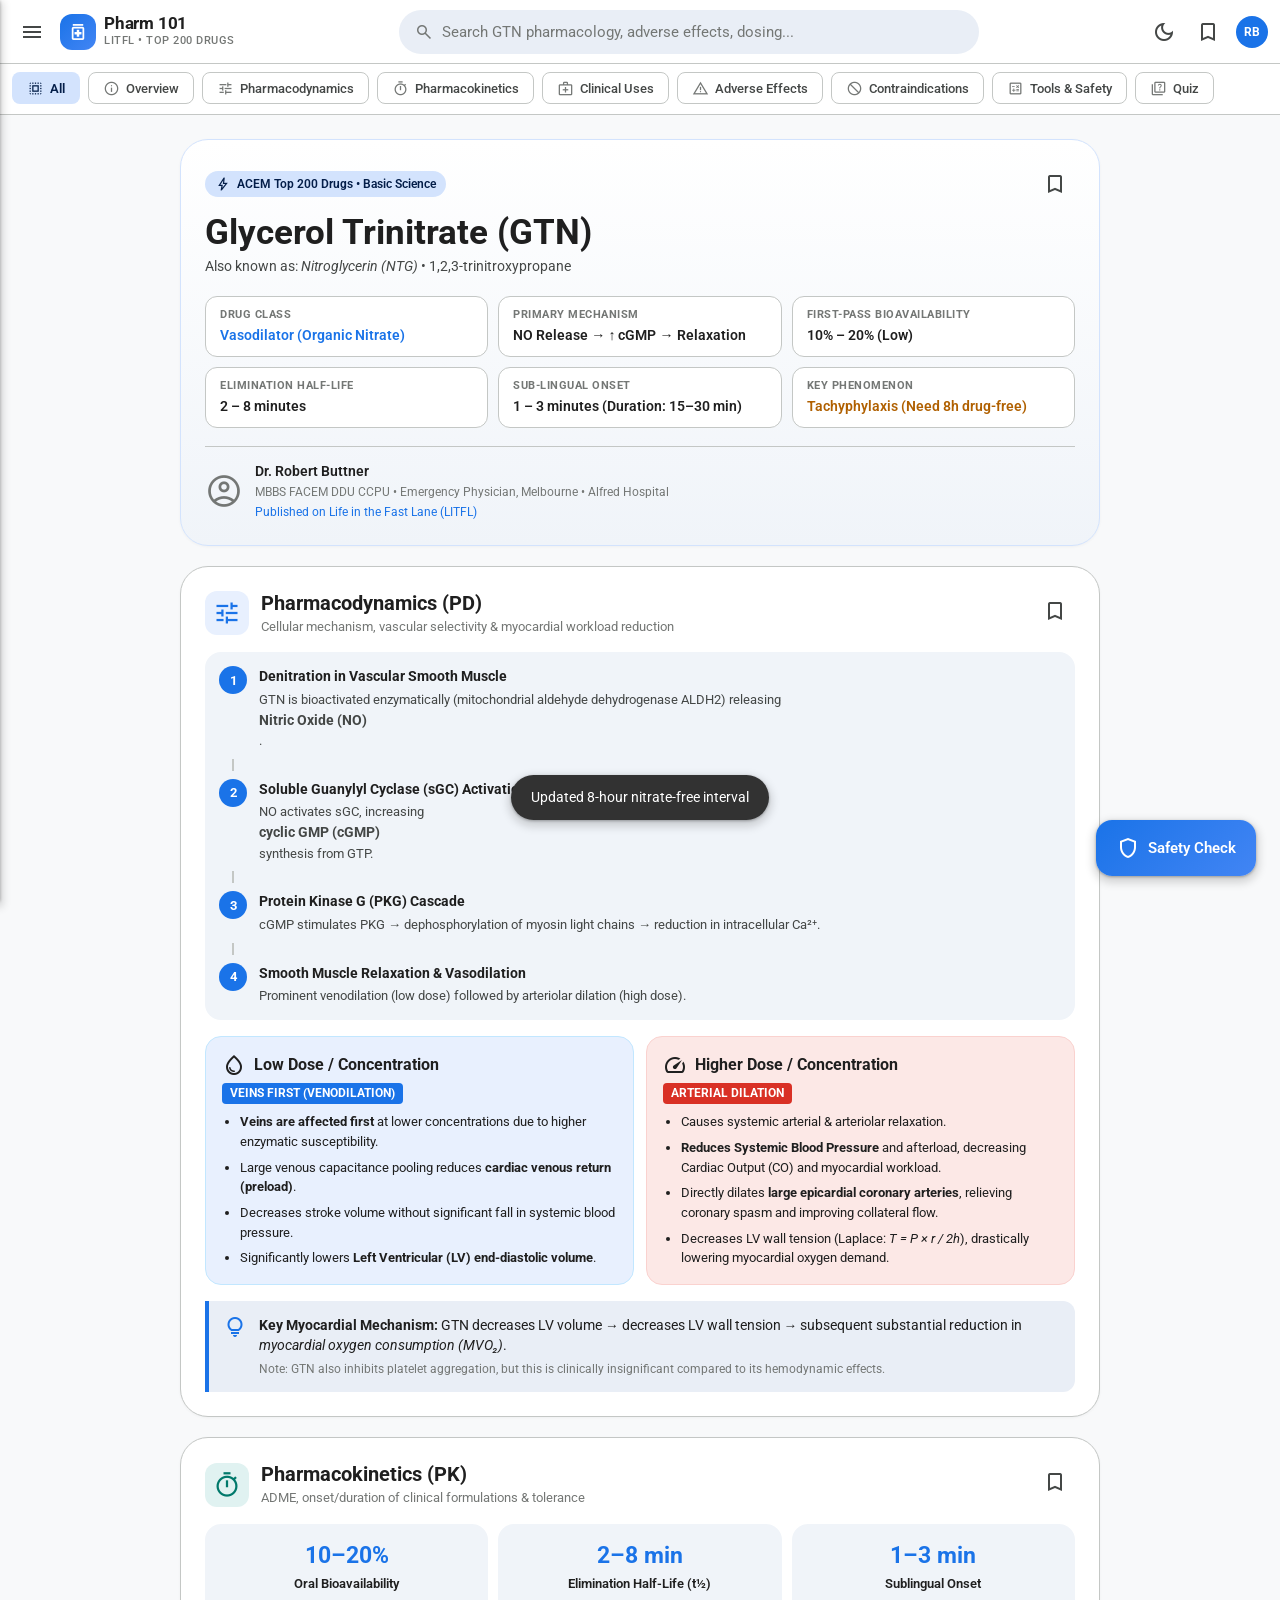
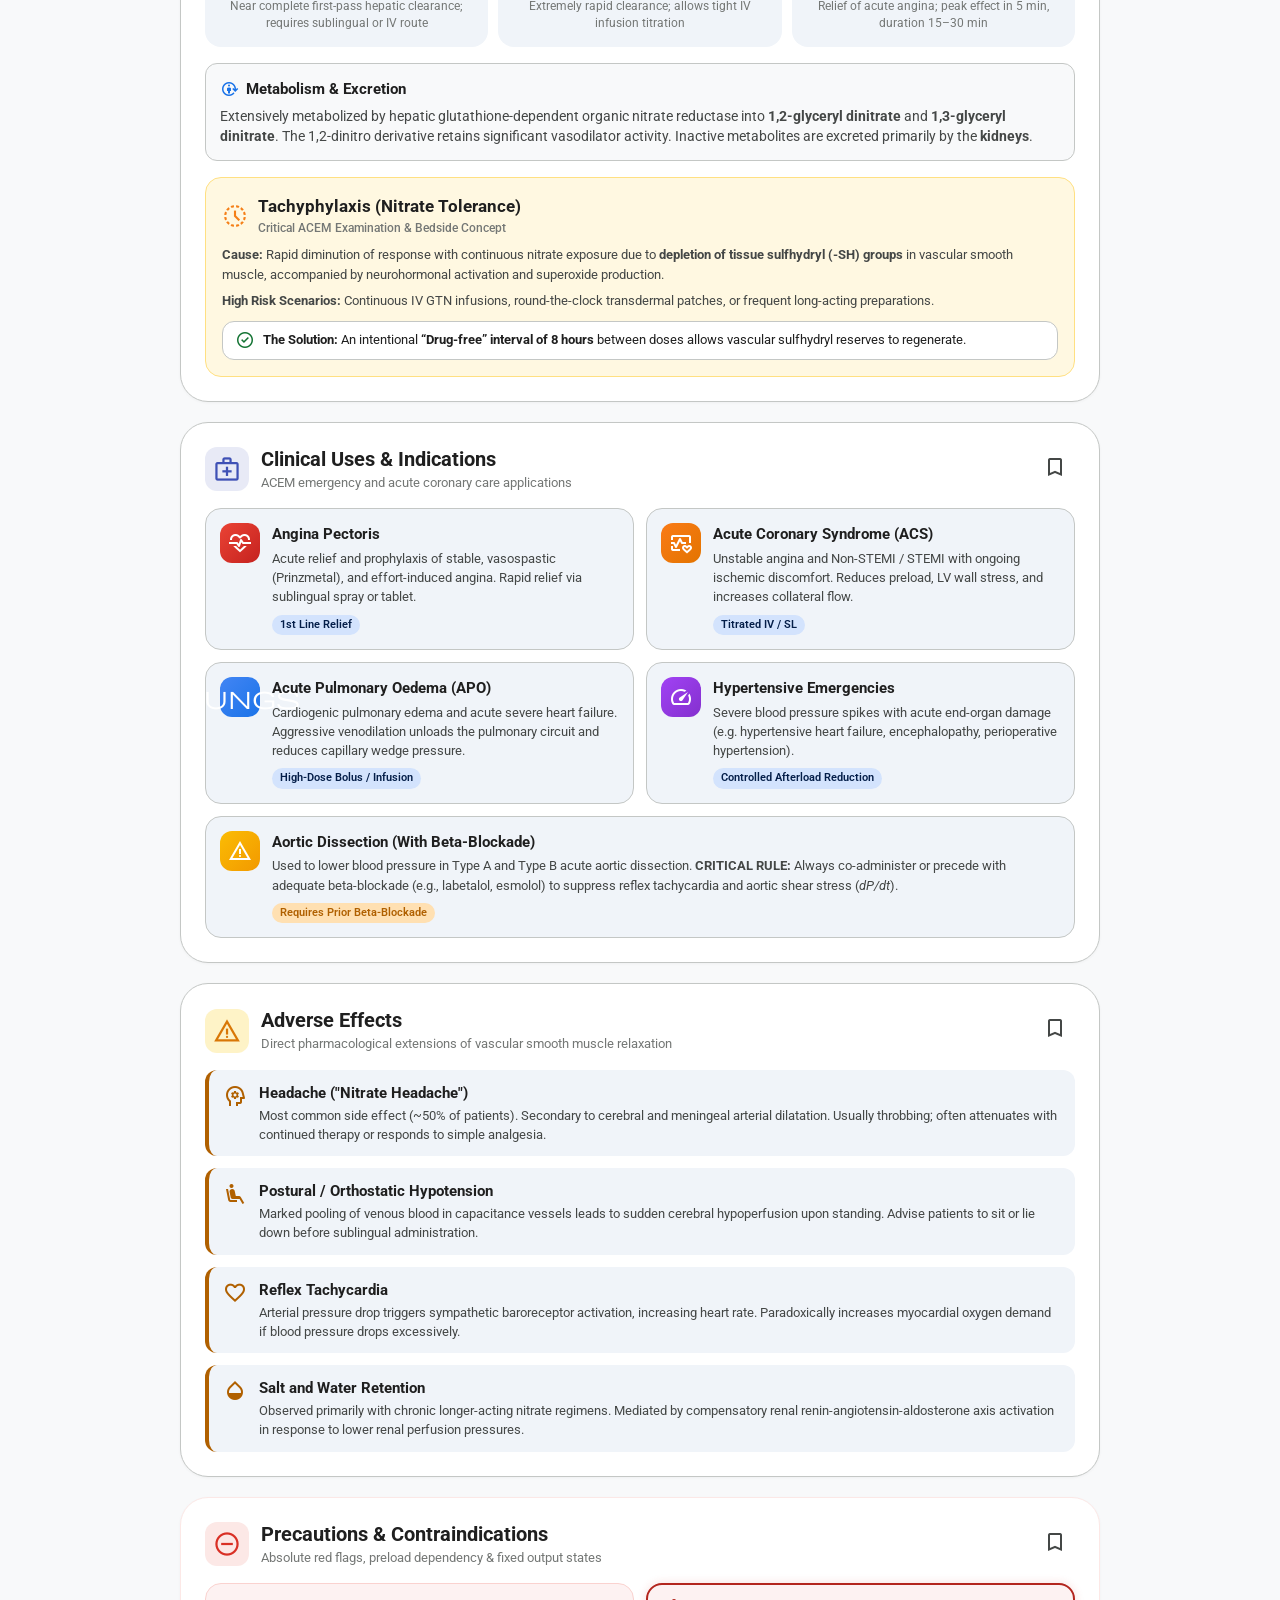
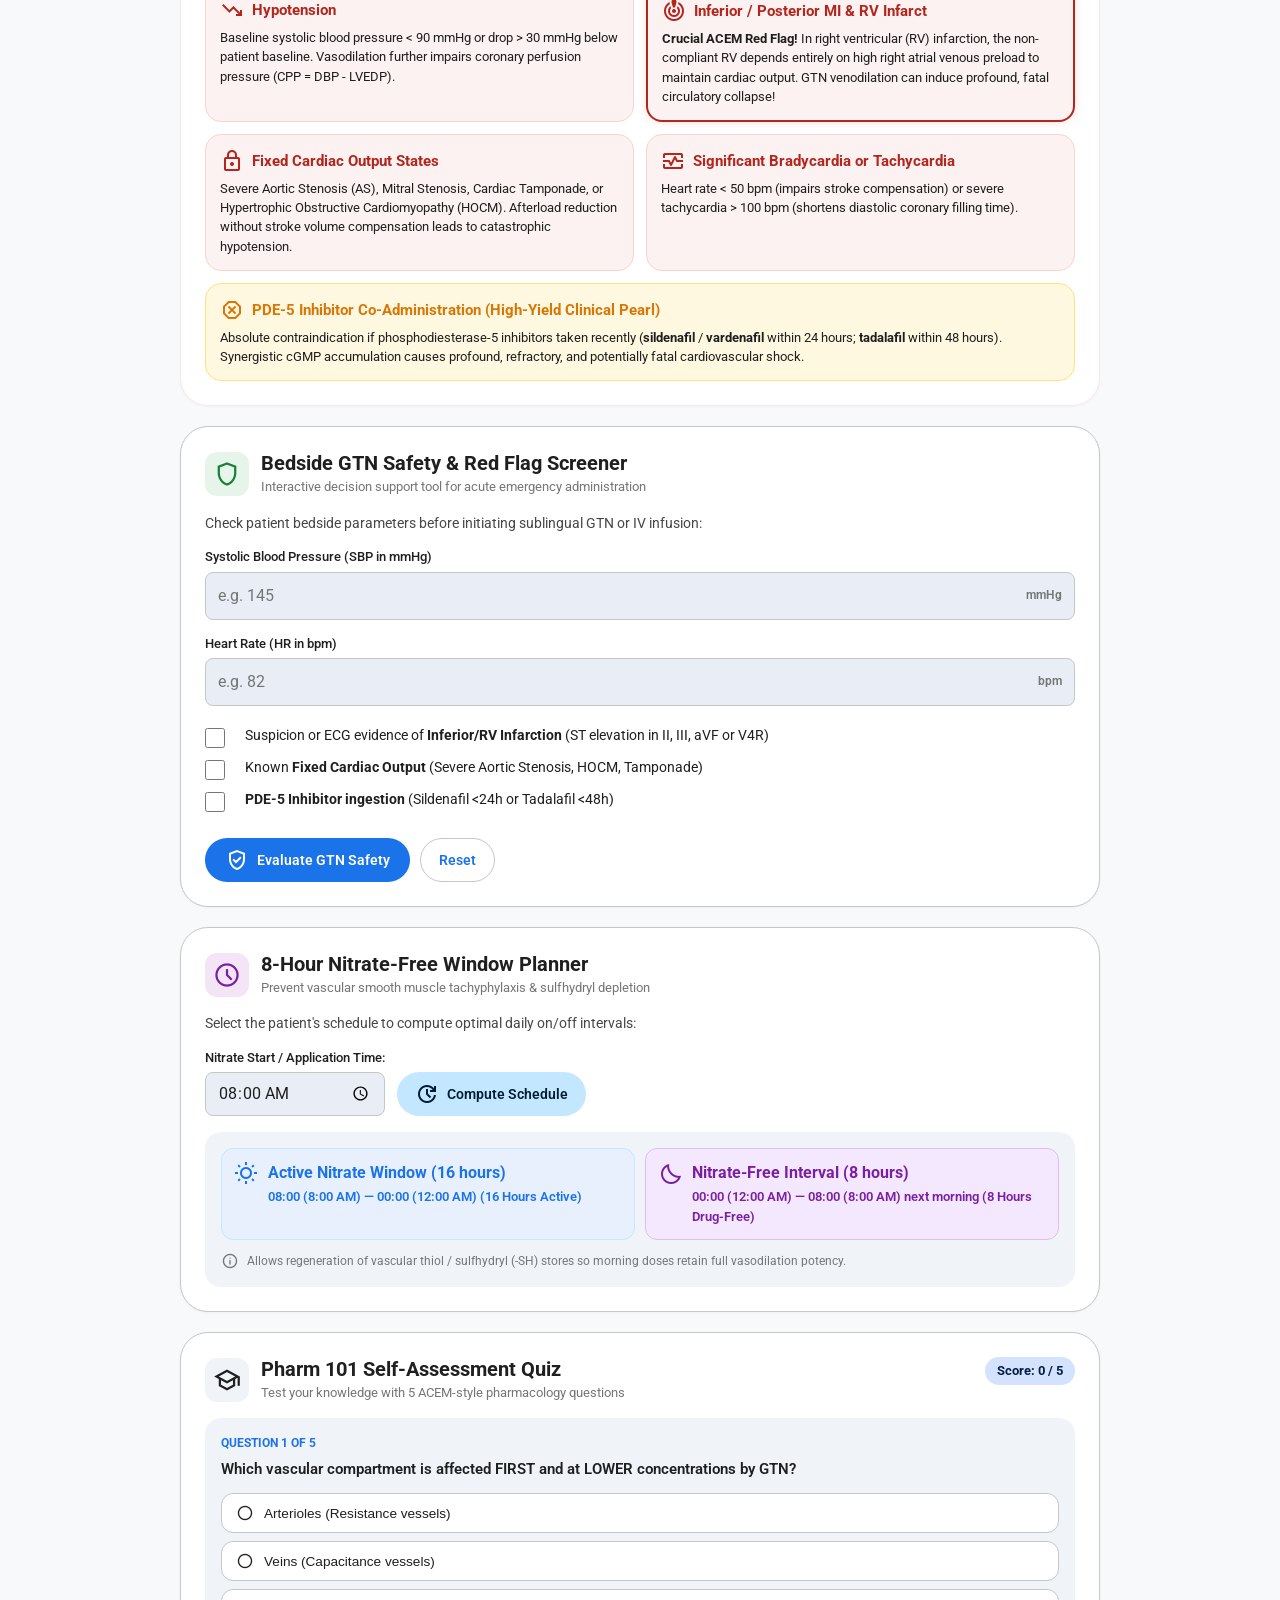
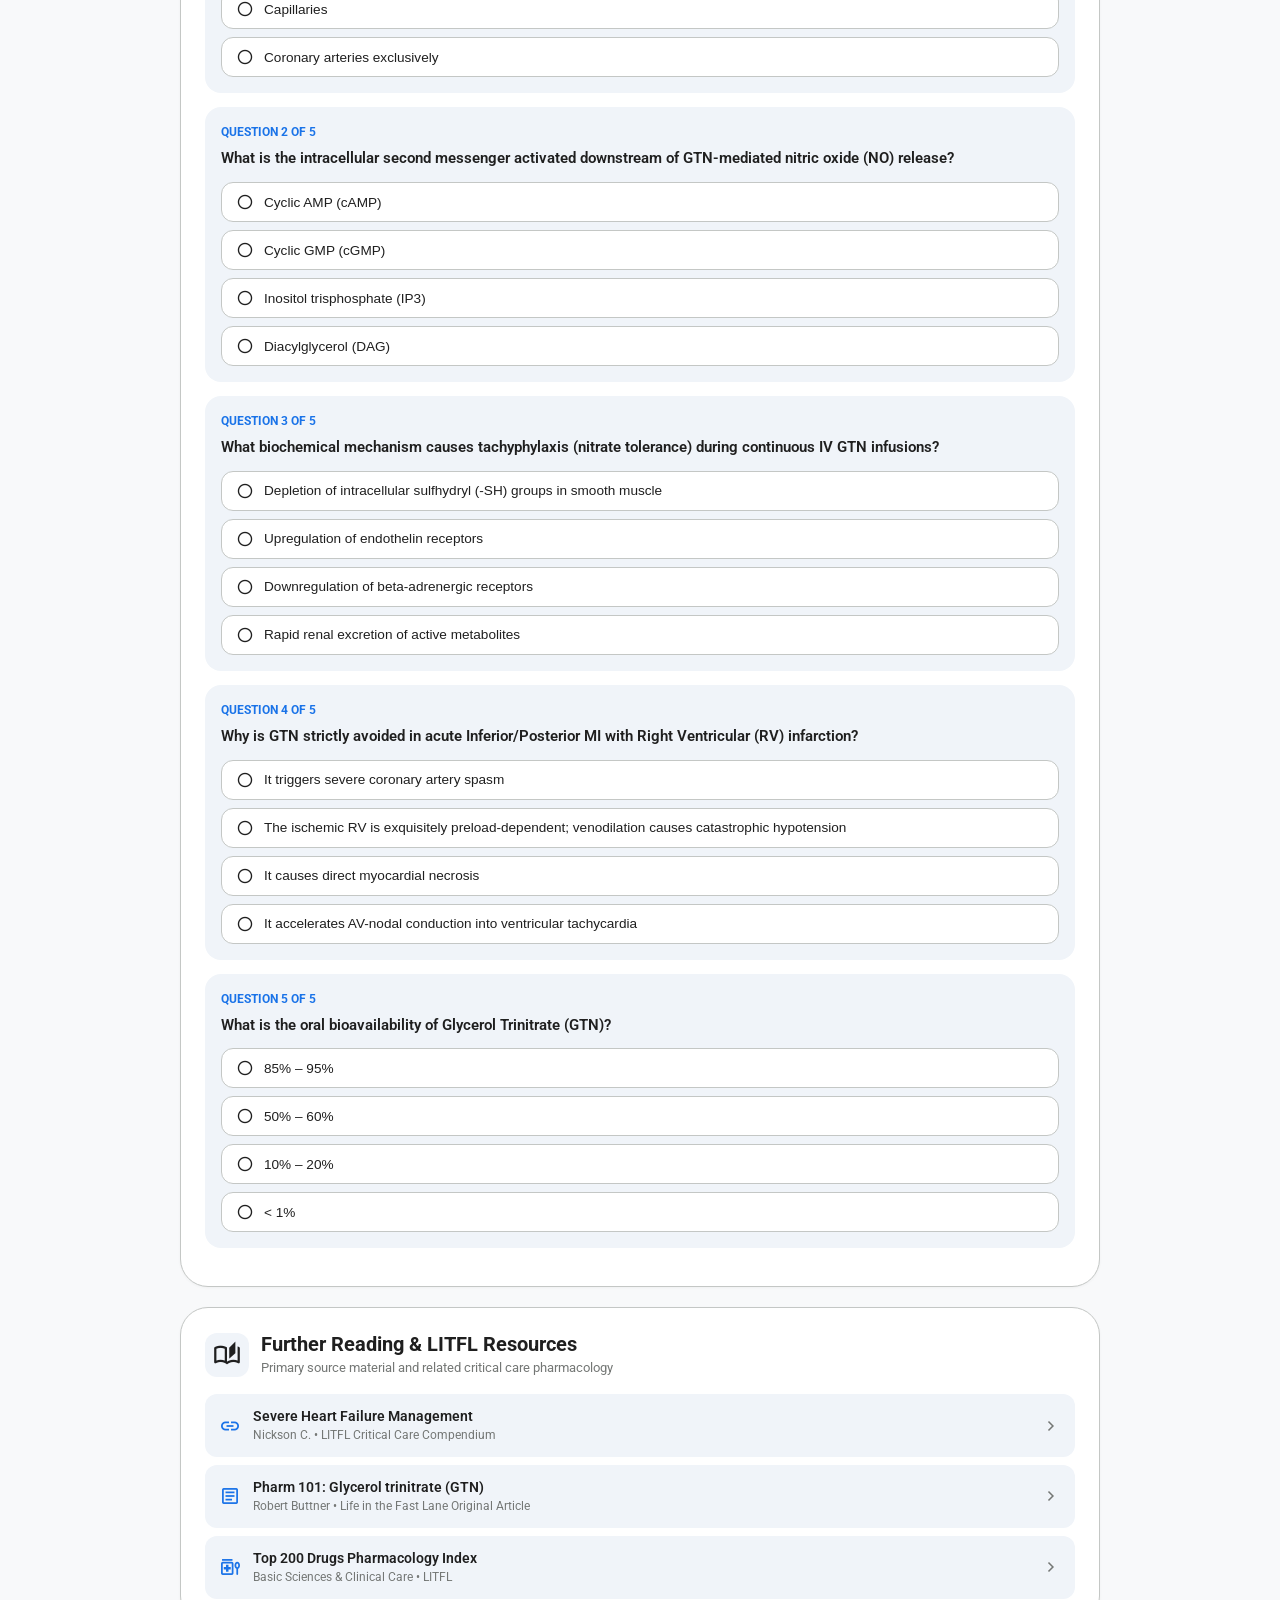
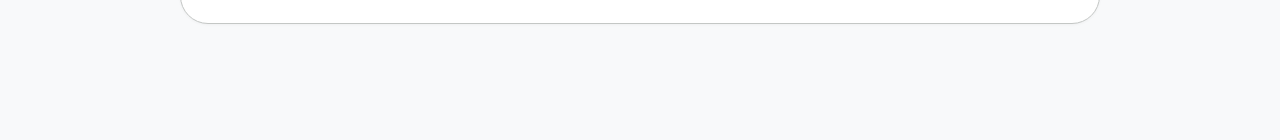
==== index.html @ 9f52c264 "feat: Google Material mobile-first web app for LITFL Pharm 101 GTN" ====
<!DOCTYPE html>
<html lang="en">
<head>
  <meta charset="UTF-8">
  <meta name="viewport" content="width=device-width, initial-scale=1.0, viewport-fit=cover">
  <meta name="description" content="Pharm 101: Glycerol trinitrate (GTN) - Emergency and Critical Care Pharmacology based on LITFL Top 200 Drugs by Dr. Robert Buttner. Mobile-first Google Material web app.">
  <meta name="theme-color" content="#1a73e8" id="meta-theme-color">
  <meta name="apple-mobile-web-app-capable" content="yes">
  <meta name="apple-mobile-web-app-status-bar-style" content="default">
  <title>GTN • Pharm 101 | LITFL Medical Pharmacology</title>

  <!-- Google Fonts: Roboto & Material Symbols -->
  <link rel="preconnect" href="https://fonts.googleapis.com">
  <link rel="preconnect" href="https://fonts.gstatic.com" crossorigin>
  <link href="https://fonts.googleapis.com/css2?family=Google+Sans:wght@400;500;700&family=Roboto:ital,wght@0,300;0,400;0,500;0,700;1,400&family=Roboto+Mono:wght@400;500&display=swap" rel="stylesheet">
  <link href="https://fonts.googleapis.com/css2?family=Material+Symbols+Outlined:opsz,wght,FILL,GRAD@20..48,100..700,0..1,-50..200" rel="stylesheet">

  <link rel="stylesheet" href="style.css">
  <link rel="manifest" href="manifest.json">
  <link rel="icon" type="image/svg+xml" href="favicon.svg">
</head>
<body class="light-theme">
  <!-- Google App Header -->
  <header class="md3-app-bar" id="topAppBar">
    <div class="app-bar-start">
      <button class="md3-icon-button" id="menuButton" aria-label="Menu Navigation" title="Menu">
        <span class="material-symbols-outlined">menu</span>
      </button>
      <div class="app-brand">
        <div class="brand-icon">
          <span class="material-symbols-outlined brand-glyph">medication</span>
        </div>
        <div class="brand-text">
          <span class="brand-title">Pharm 101</span>
          <span class="brand-subtitle">LITFL • Top 200 Drugs</span>
        </div>
      </div>
    </div>

    <!-- Google Pill Search Bar -->
    <div class="app-search-wrapper" id="searchWrapper">
      <div class="search-box">
        <span class="material-symbols-outlined search-icon">search</span>
        <input type="search" id="searchInput" placeholder="Search GTN pharmacology, adverse effects, dosing..." aria-label="Search drug information" autocomplete="off">
        <button class="search-clear-btn" id="searchClearBtn" aria-label="Clear search" style="display: none;">
          <span class="material-symbols-outlined">close</span>
        </button>
      </div>
    </div>

    <div class="app-bar-end">
      <button class="md3-icon-button" id="themeToggleBtn" aria-label="Toggle dark mode" title="Toggle theme">
        <span class="material-symbols-outlined" id="themeIcon">dark_mode</span>
      </button>
      <button class="md3-icon-button" id="bookmarkListBtn" aria-label="Saved Bookmarks" title="Saved items">
        <span class="material-symbols-outlined">bookmark</span>
        <span class="badge-dot" id="bookmarkDot" style="display: none;"></span>
      </button>
      <div class="user-avatar" title="ACEM Primary Pharmacology - LITFL" aria-label="Author avatar">
        <span>RB</span>
      </div>
    </div>
  </header>

  <!-- Filter Chips Bar (Google-style horizontal scrollable pill chips) -->
  <nav class="md3-chip-bar" id="chipBar" aria-label="Category filters">
    <div class="chip-scroller">
      <button class="md3-chip active" data-filter="all">
        <span class="material-symbols-outlined chip-icon">select_all</span>
        <span class="chip-label">All</span>
      </button>
      <button class="md3-chip" data-filter="overview">
        <span class="material-symbols-outlined chip-icon">info</span>
        <span class="chip-label">Overview</span>
      </button>
      <button class="md3-chip" data-filter="pd">
        <span class="material-symbols-outlined chip-icon">tune</span>
        <span class="chip-label">Pharmacodynamics</span>
      </button>
      <button class="md3-chip" data-filter="pk">
        <span class="material-symbols-outlined chip-icon">timer</span>
        <span class="chip-label">Pharmacokinetics</span>
      </button>
      <button class="md3-chip" data-filter="indications">
        <span class="material-symbols-outlined chip-icon">medical_services</span>
        <span class="chip-label">Clinical Uses</span>
      </button>
      <button class="md3-chip" data-filter="adverse">
        <span class="material-symbols-outlined chip-icon">report_problem</span>
        <span class="chip-label">Adverse Effects</span>
      </button>
      <button class="md3-chip" data-filter="contraindications">
        <span class="material-symbols-outlined chip-icon">block</span>
        <span class="chip-label">Contraindications</span>
      </button>
      <button class="md3-chip" data-filter="tools">
        <span class="material-symbols-outlined chip-icon">calculate</span>
        <span class="chip-label">Tools & Safety</span>
      </button>
      <button class="md3-chip" data-filter="quiz">
        <span class="material-symbols-outlined chip-icon">quiz</span>
        <span class="chip-label">Quiz</span>
      </button>
    </div>
  </nav>

  <!-- Side Navigation Drawer (for mobile & tablet toggle) -->
  <aside class="md3-nav-drawer" id="navDrawer" aria-hidden="true">
    <div class="drawer-header">
      <div class="drawer-header-brand">
        <span class="material-symbols-outlined brand-glyph">ecg_heart</span>
        <div>
          <h3>LITFL Pharmacology</h3>
          <p>Emergency & Critical Care</p>
        </div>
      </div>
      <button class="md3-icon-button" id="closeDrawerBtn" aria-label="Close navigation drawer">
        <span class="material-symbols-outlined">close</span>
      </button>
    </div>
    <div class="drawer-content">
      <div class="drawer-section-title">GTN SECTIONS</div>
      <a href="#hero-section" class="drawer-item active" data-target="all">
        <span class="material-symbols-outlined">home</span>
        <span>Drug Summary</span>
      </a>
      <a href="#pd-section" class="drawer-item" data-target="pd">
        <span class="material-symbols-outlined">science</span>
        <span>Pharmacodynamics</span>
      </a>
      <a href="#pk-section" class="drawer-item" data-target="pk">
        <span class="material-symbols-outlined">hourglass_top</span>
        <span>Pharmacokinetics</span>
      </a>
      <a href="#indications-section" class="drawer-item" data-target="indications">
        <span class="material-symbols-outlined">local_hospital</span>
        <span>Clinical Indications</span>
      </a>
      <a href="#adverse-section" class="drawer-item" data-target="adverse">
        <span class="material-symbols-outlined">warning</span>
        <span>Adverse Effects</span>
      </a>
      <a href="#contraindications-section" class="drawer-item" data-target="contraindications">
        <span class="material-symbols-outlined">do_not_disturb</span>
        <span>Red Flags & Safety</span>
      </a>
      <div class="drawer-divider"></div>
      <div class="drawer-section-title">CLINICAL INTERACTIVE TOOLS</div>
      <a href="#safety-checker-section" class="drawer-item" data-target="tools">
        <span class="material-symbols-outlined">shield</span>
        <span>Red Flag Bedside Checker</span>
      </a>
      <a href="#tolerance-calculator-section" class="drawer-item" data-target="tools">
        <span class="material-symbols-outlined">schedule</span>
        <span>8h Nitrate Window Planner</span>
      </a>
      <a href="#quiz-section" class="drawer-item" data-target="quiz">
        <span class="material-symbols-outlined">school</span>
        <span>Pharm 101 Self-Quiz</span>
      </a>
      <div class="drawer-divider"></div>
      <div class="drawer-section-title">SOURCE & CITATION</div>
      <a href="https://litfl.com/pharm-101-gtn/" target="_blank" rel="noopener noreferrer" class="drawer-item">
        <span class="material-symbols-outlined">open_in_new</span>
        <span>Original LITFL Article</span>
      </a>
      <a href="https://litfl.com/bscc/top-200-drugs-pharmacology/" target="_blank" rel="noopener noreferrer" class="drawer-item">
        <span class="material-symbols-outlined">library_books</span>
        <span>LITFL Top 200 Drugs Index</span>
      </a>
    </div>
  </aside>
  <div class="drawer-scrim" id="drawerScrim"></div>

  <!-- Main Content Container (Mobile-first responsive layout) -->
  <main class="md3-main-container" id="mainContainer">

    <!-- Active Search Results Banner (Shown when searching) -->
    <div class="search-status-banner" id="searchBanner" style="display: none;">
      <span class="search-status-text">Showing results for "<strong id="searchQueryDisplay"></strong>"</span>
      <button class="md3-text-button" id="resetSearchBtn">Reset</button>
    </div>

    <!-- 1. HERO / OVERVIEW CARD -->
    <section class="card-section" id="hero-section" data-category="overview">
      <div class="md3-card hero-card">
        <div class="hero-header-row">
          <div class="hero-chip-badge">
            <span class="material-symbols-outlined">bolt</span>
            <span>ACEM Top 200 Drugs • Basic Science</span>
          </div>
          <button class="md3-icon-button bookmark-card-btn" data-card-id="hero" aria-label="Bookmark card" title="Save to bookmarks">
            <span class="material-symbols-outlined">bookmark_border</span>
          </button>
        </div>

        <h1 class="hero-title">Glycerol Trinitrate (GTN)</h1>
        <p class="hero-subtitle">Also known as: <em>Nitroglycerin (NTG)</em> • 1,2,3-trinitroxypropane</p>

        <!-- Quick Facts Pill Grid -->
        <div class="quick-facts-grid">
          <div class="fact-tile">
            <span class="fact-label">DRUG CLASS</span>
            <span class="fact-val highlight-blue">Vasodilator (Organic Nitrate)</span>
          </div>
          <div class="fact-tile">
            <span class="fact-label">PRIMARY MECHANISM</span>
            <span class="fact-val">NO Release &rarr; &uarr; cGMP &rarr; Relaxation</span>
          </div>
          <div class="fact-tile">
            <span class="fact-label">FIRST-PASS BIOAVAILABILITY</span>
            <span class="fact-val">10% – 20% (Low)</span>
          </div>
          <div class="fact-tile">
            <span class="fact-label">ELIMINATION HALF-LIFE</span>
            <span class="fact-val">2 – 8 minutes</span>
          </div>
          <div class="fact-tile">
            <span class="fact-label">SUB-LINGUAL ONSET</span>
            <span class="fact-val">1 – 3 minutes (Duration: 15–30 min)</span>
          </div>
          <div class="fact-tile">
            <span class="fact-label">KEY PHENOMENON</span>
            <span class="fact-val highlight-amber">Tachyphylaxis (Need 8h drug-free)</span>
          </div>
        </div>

        <!-- Article Attribution Banner -->
        <div class="author-citation-banner">
          <div class="author-avatar-img">
            <span class="material-symbols-outlined">account_circle</span>
          </div>
          <div class="author-details">
            <div class="author-name">Dr. Robert Buttner</div>
            <div class="author-creds">MBBS FACEM DDU CCPU • Emergency Physician, Melbourne • Alfred Hospital</div>
            <div class="author-source">Published on <a href="https://litfl.com/pharm-101-gtn/" target="_blank" rel="noopener">Life in the Fast Lane (LITFL)</a></div>
          </div>
        </div>
      </div>
    </section>

    <!-- 2. PHARMACODYNAMICS SECTION -->
    <section class="card-section" id="pd-section" data-category="pd">
      <div class="md3-card pd-card">
        <div class="card-top-bar">
          <div class="card-heading-group">
            <span class="material-symbols-outlined section-icon color-blue">tune</span>
            <div>
              <h2 class="card-title">Pharmacodynamics (PD)</h2>
              <p class="card-subhead">Cellular mechanism, vascular selectivity & myocardial workload reduction</p>
            </div>
          </div>
          <button class="md3-icon-button bookmark-card-btn" data-card-id="pd" aria-label="Bookmark Pharmacodynamics">
            <span class="material-symbols-outlined">bookmark_border</span>
          </button>
        </div>

        <!-- Biochemical Pathway Stepper -->
        <div class="pathway-container">
          <div class="pathway-step">
            <div class="step-num">1</div>
            <div class="step-content">
              <strong>Denitration in Vascular Smooth Muscle</strong>
              <p>GTN is bioactivated enzymatically (mitochondrial aldehyde dehydrogenase ALDH2) releasing <strong>Nitric Oxide (NO)</strong>.</p>
            </div>
          </div>
          <div class="step-connector"></div>
          <div class="pathway-step">
            <div class="step-num">2</div>
            <div class="step-content">
              <strong>Soluble Guanylyl Cyclase (sGC) Activation</strong>
              <p>NO activates sGC, increasing <strong>cyclic GMP (cGMP)</strong> synthesis from GTP.</p>
            </div>
          </div>
          <div class="step-connector"></div>
          <div class="pathway-step">
            <div class="step-num">3</div>
            <div class="step-content">
              <strong>Protein Kinase G (PKG) Cascade</strong>
              <p>cGMP stimulates PKG &rarr; dephosphorylation of myosin light chains &rarr; reduction in intracellular Ca²⁺.</p>
            </div>
          </div>
          <div class="step-connector"></div>
          <div class="pathway-step">
            <div class="step-num">4</div>
            <div class="step-content">
              <strong>Smooth Muscle Relaxation & Vasodilation</strong>
              <p>Prominent venodilation (low dose) followed by arteriolar dilation (high dose).</p>
            </div>
          </div>
        </div>

        <!-- Vascular Dilation Differential Comparison -->
        <div class="dose-dynamics-box">
          <div class="dose-column veno-col">
            <div class="dose-header">
              <span class="material-symbols-outlined">water_drop</span>
              <h4>Low Dose / Concentration</h4>
            </div>
            <div class="dose-tag">Veins First (Venodilation)</div>
            <ul class="clean-bullet-list">
              <li><strong>Veins are affected first</strong> at lower concentrations due to higher enzymatic susceptibility.</li>
              <li>Large venous capacitance pooling reduces <strong>cardiac venous return (preload)</strong>.</li>
              <li>Decreases stroke volume without significant fall in systemic blood pressure.</li>
              <li>Significantly lowers <strong>Left Ventricular (LV) end-diastolic volume</strong>.</li>
            </ul>
          </div>

          <div class="dose-column arterio-col">
            <div class="dose-header">
              <span class="material-symbols-outlined">speed</span>
              <h4>Higher Dose / Concentration</h4>
            </div>
            <div class="dose-tag">Arterial Dilation</div>
            <ul class="clean-bullet-list">
              <li>Causes systemic arterial & arteriolar relaxation.</li>
              <li><strong>Reduces Systemic Blood Pressure</strong> and afterload, decreasing Cardiac Output (CO) and myocardial workload.</li>
              <li>Directly dilates <strong>large epicardial coronary arteries</strong>, relieving coronary spasm and improving collateral flow.</li>
              <li>Decreases LV wall tension (Laplace: <em>T = P &times; r / 2h</em>), drastically lowering myocardial oxygen demand.</li>
            </ul>
          </div>
        </div>

        <!-- Key Clinical Pearl Box -->
        <div class="pearl-callout">
          <span class="material-symbols-outlined pearl-icon">lightbulb</span>
          <div class="pearl-text">
            <strong>Key Myocardial Mechanism:</strong> GTN decreases LV volume &rarr; decreases LV wall tension &rarr; subsequent substantial reduction in <em>myocardial oxygen consumption (MVO₂)</em>.
            <div class="pearl-subtext">Note: GTN also inhibits platelet aggregation, but this is clinically insignificant compared to its hemodynamic effects.</div>
          </div>
        </div>
      </div>
    </section>

    <!-- 3. PHARMACOKINETICS SECTION -->
    <section class="card-section" id="pk-section" data-category="pk">
      <div class="md3-card pk-card">
        <div class="card-top-bar">
          <div class="card-heading-group">
            <span class="material-symbols-outlined section-icon color-teal">timer</span>
            <div>
              <h2 class="card-title">Pharmacokinetics (PK)</h2>
              <p class="card-subhead">ADME, onset/duration of clinical formulations & tolerance</p>
            </div>
          </div>
          <button class="md3-icon-button bookmark-card-btn" data-card-id="pk" aria-label="Bookmark Pharmacokinetics">
            <span class="material-symbols-outlined">bookmark_border</span>
          </button>
        </div>

        <!-- Metric Stat Cards -->
        <div class="metric-row">
          <div class="metric-card">
            <div class="metric-number">10–20%</div>
            <div class="metric-title">Oral Bioavailability</div>
            <div class="metric-desc">Near complete first-pass hepatic clearance; requires sublingual or IV route</div>
          </div>
          <div class="metric-card">
            <div class="metric-number">2–8 min</div>
            <div class="metric-title">Elimination Half-Life (t½)</div>
            <div class="metric-desc">Extremely rapid clearance; allows tight IV infusion titration</div>
          </div>
          <div class="metric-card">
            <div class="metric-number">1–3 min</div>
            <div class="metric-title">Sublingual Onset</div>
            <div class="metric-desc">Relief of acute angina; peak effect in 5 min, duration 15–30 min</div>
          </div>
        </div>

        <!-- Metabolism and Route Details -->
        <div class="info-block">
          <h4 class="block-title">
            <span class="material-symbols-outlined">metabolism</span>
            Metabolism & Excretion
          </h4>
          <p>Extensively metabolized by hepatic glutathione-dependent organic nitrate reductase into <strong>1,2-glyceryl dinitrate</strong> and <strong>1,3-glyceryl dinitrate</strong>. The 1,2-dinitro derivative retains significant vasodilator activity. Inactive metabolites are excreted primarily by the <strong>kidneys</strong>.</p>
        </div>

        <!-- Tachyphylaxis / Tolerance Deep-Dive -->
        <div class="tachyphylaxis-banner">
          <div class="tachy-header">
            <span class="material-symbols-outlined tachy-icon">history_toggle_off</span>
            <div>
              <h4>Tachyphylaxis (Nitrate Tolerance)</h4>
              <p class="tachy-sub">Critical ACEM Examination & Bedside Concept</p>
            </div>
          </div>
          <div class="tachy-body">
            <p><strong>Cause:</strong> Rapid diminution of response with continuous nitrate exposure due to <strong>depletion of tissue sulfhydryl (-SH) groups</strong> in vascular smooth muscle, accompanied by neurohormonal activation and superoxide production.</p>
            <p><strong>High Risk Scenarios:</strong> Continuous IV GTN infusions, round-the-clock transdermal patches, or frequent long-acting preparations.</p>
            <div class="solution-pill">
              <span class="material-symbols-outlined">check_circle</span>
              <span><strong>The Solution:</strong> An intentional <strong>“Drug-free” interval of 8 hours</strong> between doses allows vascular sulfhydryl reserves to regenerate.</span>
            </div>
          </div>
        </div>
      </div>
    </section>

    <!-- 4. CLINICAL USES / INDICATIONS SECTION -->
    <section class="card-section" id="indications-section" data-category="indications">
      <div class="md3-card indications-card">
        <div class="card-top-bar">
          <div class="card-heading-group">
            <span class="material-symbols-outlined section-icon color-indigo">medical_services</span>
            <div>
              <h2 class="card-title">Clinical Uses & Indications</h2>
              <p class="card-subhead">ACEM emergency and acute coronary care applications</p>
            </div>
          </div>
          <button class="md3-icon-button bookmark-card-btn" data-card-id="indications" aria-label="Bookmark Indications">
            <span class="material-symbols-outlined">bookmark_border</span>
          </button>
        </div>

        <!-- Grid of 5 Indications from Article -->
        <div class="indications-grid">
          <div class="indication-card">
            <div class="indication-icon-wrap bg-red">
              <span class="material-symbols-outlined">cardiology</span>
            </div>
            <div class="indication-info">
              <h3>Angina Pectoris</h3>
              <p>Acute relief and prophylaxis of stable, vasospastic (Prinzmetal), and effort-induced angina. Rapid relief via sublingual spray or tablet.</p>
              <div class="mini-tag">1st Line Relief</div>
            </div>
          </div>

          <div class="indication-card">
            <div class="indication-icon-wrap bg-orange">
              <span class="material-symbols-outlined">ecg</span>
            </div>
            <div class="indication-info">
              <h3>Acute Coronary Syndrome (ACS)</h3>
              <p>Unstable angina and Non-STEMI / STEMI with ongoing ischemic discomfort. Reduces preload, LV wall stress, and increases collateral flow.</p>
              <div class="mini-tag">Titrated IV / SL</div>
            </div>
          </div>

          <div class="indication-card">
            <div class="indication-icon-wrap bg-blue">
              <span class="material-symbols-outlined">lungs</span>
            </div>
            <div class="indication-info">
              <h3>Acute Pulmonary Oedema (APO)</h3>
              <p>Cardiogenic pulmonary edema and acute severe heart failure. Aggressive venodilation unloads the pulmonary circuit and reduces capillary wedge pressure.</p>
              <div class="mini-tag">High-Dose Bolus / Infusion</div>
            </div>
          </div>

          <div class="indication-card">
            <div class="indication-icon-wrap bg-purple">
              <span class="material-symbols-outlined">speed</span>
            </div>
            <div class="indication-info">
              <h3>Hypertensive Emergencies</h3>
              <p>Severe blood pressure spikes with acute end-organ damage (e.g. hypertensive heart failure, encephalopathy, perioperative hypertension).</p>
              <div class="mini-tag">Controlled Afterload Reduction</div>
            </div>
          </div>

          <div class="indication-card full-span">
            <div class="indication-icon-wrap bg-amber">
              <span class="material-symbols-outlined">warning_amber</span>
            </div>
            <div class="indication-info">
              <h3>Aortic Dissection (With Beta-Blockade)</h3>
              <p>Used to lower blood pressure in Type A and Type B acute aortic dissection. <strong>CRITICAL RULE:</strong> Always co-administer or precede with adequate beta-blockade (e.g., labetalol, esmolol) to suppress reflex tachycardia and aortic shear stress (<em>dP/dt</em>).</p>
              <div class="mini-tag warning">Requires Prior Beta-Blockade</div>
            </div>
          </div>
        </div>
      </div>
    </section>

    <!-- 5. ADVERSE EFFECTS SECTION -->
    <section class="card-section" id="adverse-section" data-category="adverse">
      <div class="md3-card adverse-card">
        <div class="card-top-bar">
          <div class="card-heading-group">
            <span class="material-symbols-outlined section-icon color-amber">report_problem</span>
            <div>
              <h2 class="card-title">Adverse Effects</h2>
              <p class="card-subhead">Direct pharmacological extensions of vascular smooth muscle relaxation</p>
            </div>
          </div>
          <button class="md3-icon-button bookmark-card-btn" data-card-id="adverse" aria-label="Bookmark Adverse Effects">
            <span class="material-symbols-outlined">bookmark_border</span>
          </button>
        </div>

        <div class="adverse-list">
          <div class="adverse-item">
            <div class="adverse-icon-col">
              <span class="material-symbols-outlined">psychology</span>
            </div>
            <div class="adverse-detail">
              <h4>Headache ("Nitrate Headache")</h4>
              <p>Most common side effect (~50% of patients). Secondary to cerebral and meningeal arterial dilatation. Usually throbbing; often attenuates with continued therapy or responds to simple analgesia.</p>
            </div>
          </div>

          <div class="adverse-item">
            <div class="adverse-icon-col">
              <span class="material-symbols-outlined">airline_seat_recline_extra</span>
            </div>
            <div class="adverse-detail">
              <h4>Postural / Orthostatic Hypotension</h4>
              <p>Marked pooling of venous blood in capacitance vessels leads to sudden cerebral hypoperfusion upon standing. Advise patients to sit or lie down before sublingual administration.</p>
            </div>
          </div>

          <div class="adverse-item">
            <div class="adverse-icon-col">
              <span class="material-symbols-outlined">favorite</span>
            </div>
            <div class="adverse-detail">
              <h4>Reflex Tachycardia</h4>
              <p>Arterial pressure drop triggers sympathetic baroreceptor activation, increasing heart rate. Paradoxically increases myocardial oxygen demand if blood pressure drops excessively.</p>
            </div>
          </div>

          <div class="adverse-item">
            <div class="adverse-icon-col">
              <span class="material-symbols-outlined">opacity</span>
            </div>
            <div class="adverse-detail">
              <h4>Salt and Water Retention</h4>
              <p>Observed primarily with chronic longer-acting nitrate regimens. Mediated by compensatory renal renin-angiotensin-aldosterone axis activation in response to lower renal perfusion pressures.</p>
            </div>
          </div>
        </div>
      </div>
    </section>

    <!-- 6. PRECAUTIONS & CONTRAINDICATIONS SECTION -->
    <section class="card-section" id="contraindications-section" data-category="contraindications">
      <div class="md3-card danger-card">
        <div class="card-top-bar">
          <div class="card-heading-group">
            <span class="material-symbols-outlined section-icon color-danger">do_not_disturb_on</span>
            <div>
              <h2 class="card-title">Precautions & Contraindications</h2>
              <p class="card-subhead">Absolute red flags, preload dependency & fixed output states</p>
            </div>
          </div>
          <button class="md3-icon-button bookmark-card-btn" data-card-id="contraindications" aria-label="Bookmark Contraindications">
            <span class="material-symbols-outlined">bookmark_border</span>
          </button>
        </div>

        <div class="danger-boxes-grid">
          <div class="danger-box">
            <div class="danger-header">
              <span class="material-symbols-outlined">trending_down</span>
              <h3>Hypotension</h3>
            </div>
            <p>Baseline systolic blood pressure &lt; 90 mmHg or drop &gt; 30 mmHg below patient baseline. Vasodilation further impairs coronary perfusion pressure (CPP = DBP - LVEDP).</p>
          </div>

          <div class="danger-box highlight-critical">
            <div class="danger-header">
              <span class="material-symbols-outlined">crisis_alert</span>
              <h3>Inferior / Posterior MI & RV Infarct</h3>
            </div>
            <p><strong>Crucial ACEM Red Flag!</strong> In right ventricular (RV) infarction, the non-compliant RV depends entirely on high right atrial venous preload to maintain cardiac output. GTN venodilation can induce profound, fatal circulatory collapse!</p>
          </div>

          <div class="danger-box">
            <div class="danger-header">
              <span class="material-symbols-outlined">lock</span>
              <h3>Fixed Cardiac Output States</h3>
            </div>
            <p>Severe Aortic Stenosis (AS), Mitral Stenosis, Cardiac Tamponade, or Hypertrophic Obstructive Cardiomyopathy (HOCM). Afterload reduction without stroke volume compensation leads to catastrophic hypotension.</p>
          </div>

          <div class="danger-box">
            <div class="danger-header">
              <span class="material-symbols-outlined">monitor_heart</span>
              <h3>Significant Bradycardia or Tachycardia</h3>
            </div>
            <p>Heart rate &lt; 50 bpm (impairs stroke compensation) or severe tachycardia &gt; 100 bpm (shortens diastolic coronary filling time).</p>
          </div>

          <div class="danger-box full-span warning-alert">
            <div class="danger-header">
              <span class="material-symbols-outlined">dangerous</span>
              <h3>PDE-5 Inhibitor Co-Administration (High-Yield Clinical Pearl)</h3>
            </div>
            <p>Absolute contraindication if phosphodiesterase-5 inhibitors taken recently (<strong>sildenafil</strong> / <strong>vardenafil</strong> within 24 hours; <strong>tadalafil</strong> within 48 hours). Synergistic cGMP accumulation causes profound, refractory, and potentially fatal cardiovascular shock.</p>
          </div>
        </div>
      </div>
    </section>

    <!-- 7. INTERACTIVE TOOLS & CLINICAL DECISION SUPPORT -->
    <section class="card-section" id="safety-checker-section" data-category="tools">
      <div class="md3-card tools-card">
        <div class="card-top-bar">
          <div class="card-heading-group">
            <span class="material-symbols-outlined section-icon color-green">shield</span>
            <div>
              <h2 class="card-title">Bedside GTN Safety & Red Flag Screener</h2>
              <p class="card-subhead">Interactive decision support tool for acute emergency administration</p>
            </div>
          </div>
        </div>

        <p class="tool-intro">Check patient bedside parameters before initiating sublingual GTN or IV infusion:</p>

        <form id="safetyCheckerForm" class="safety-form">
          <div class="input-field-group">
            <label for="sbpInput">Systolic Blood Pressure (SBP in mmHg)</label>
            <div class="md3-text-field">
              <input type="number" id="sbpInput" placeholder="e.g. 145" min="40" max="300" required>
              <span class="unit-badge">mmHg</span>
            </div>
          </div>

          <div class="input-field-group">
            <label for="hrInput">Heart Rate (HR in bpm)</label>
            <div class="md3-text-field">
              <input type="number" id="hrInput" placeholder="e.g. 82" min="20" max="250" required>
              <span class="unit-badge">bpm</span>
            </div>
          </div>

          <div class="checkboxes-group">
            <label class="md3-checkbox-label">
              <input type="checkbox" id="checkRvInfarct">
              <span class="checkbox-box"></span>
              <span class="check-text">Suspicion or ECG evidence of <strong>Inferior/RV Infarction</strong> (ST elevation in II, III, aVF or V4R)</span>
            </label>

            <label class="md3-checkbox-label">
              <input type="checkbox" id="checkFixedCo">
              <span class="checkbox-box"></span>
              <span class="check-text">Known <strong>Fixed Cardiac Output</strong> (Severe Aortic Stenosis, HOCM, Tamponade)</span>
            </label>

            <label class="md3-checkbox-label">
              <input type="checkbox" id="checkPde5">
              <span class="checkbox-box"></span>
              <span class="check-text"><strong>PDE-5 Inhibitor ingestion</strong> (Sildenafil &lt;24h or Tadalafil &lt;48h)</span>
            </label>
          </div>

          <div class="form-actions">
            <button type="button" class="md3-filled-button" id="evaluateSafetyBtn">
              <span class="material-symbols-outlined">verified_user</span>
              <span>Evaluate GTN Safety</span>
            </button>
            <button type="button" class="md3-outlined-button" id="resetSafetyBtn">Reset</button>
          </div>
        </form>

        <div id="safetyResultBox" class="safety-result-box" style="display: none;">
          <!-- Dynamically populated via JavaScript -->
        </div>
      </div>
    </section>

    <!-- 8. 8-HOUR NITRATE TOLERANCE PLANNER -->
    <section class="card-section" id="tolerance-calculator-section" data-category="tools">
      <div class="md3-card tolerance-card">
        <div class="card-top-bar">
          <div class="card-heading-group">
            <span class="material-symbols-outlined section-icon color-purple">schedule</span>
            <div>
              <h2 class="card-title">8-Hour Nitrate-Free Window Planner</h2>
              <p class="card-subhead">Prevent vascular smooth muscle tachyphylaxis & sulfhydryl depletion</p>
            </div>
          </div>
        </div>

        <p class="tool-intro">Select the patient's schedule to compute optimal daily on/off intervals:</p>

        <div class="calc-row">
          <div class="calc-input">
            <label for="patchApplyTime">Nitrate Start / Application Time:</label>
            <input type="time" id="patchApplyTime" value="08:00" class="md3-time-input">
          </div>
          <button class="md3-tonal-button" id="calcScheduleBtn">
            <span class="material-symbols-outlined">update</span>
            <span>Compute Schedule</span>
          </button>
        </div>

        <div class="schedule-output-card" id="scheduleOutput">
          <div class="timeline-row">
            <div class="timeline-chip active-period">
              <span class="material-symbols-outlined">wb_sunny</span>
              <div>
                <strong>Active Nitrate Window (16 hours)</strong>
                <p id="activePeriodText">08:00 &mdash; 00:00 (Midnight)</p>
              </div>
            </div>
            <div class="timeline-chip free-period">
              <span class="material-symbols-outlined">bedtime</span>
              <div>
                <strong>Nitrate-Free Interval (8 hours)</strong>
                <p id="freePeriodText">00:00 (Midnight) &mdash; 08:00 (Next morning)</p>
              </div>
            </div>
          </div>
          <div class="rationale-note">
            <span class="material-symbols-outlined">info</span>
            <span>Allows regeneration of vascular thiol / sulfhydryl (-SH) stores so morning doses retain full vasodilation potency.</span>
          </div>
        </div>
      </div>
    </section>

    <!-- 9. PHARM 101 KNOWLEDGE CHECK / QUIZ -->
    <section class="card-section" id="quiz-section" data-category="quiz">
      <div class="md3-card quiz-card">
        <div class="card-top-bar">
          <div class="card-heading-group">
            <span class="material-symbols-outlined section-icon color-red">school</span>
            <div>
              <h2 class="card-title">Pharm 101 Self-Assessment Quiz</h2>
              <p class="card-subhead">Test your knowledge with 5 ACEM-style pharmacology questions</p>
            </div>
          </div>
          <div class="quiz-score-badge" id="quizScoreBadge">Score: <span id="currentScore">0</span> / 5</div>
        </div>

        <div class="quiz-container" id="quizContainer">
          <!-- Dynamically generated question cards -->
        </div>

        <div class="quiz-controls">
          <button class="md3-filled-button" id="restartQuizBtn" style="display: none;">
            <span class="material-symbols-outlined">replay</span>
            <span>Restart Quiz</span>
          </button>
        </div>
      </div>
    </section>

    <!-- 10. REFERENCES & FURTHER READING -->
    <section class="card-section" id="references-section" data-category="overview">
      <div class="md3-card ref-card">
        <div class="card-top-bar">
          <div class="card-heading-group">
            <span class="material-symbols-outlined section-icon">auto_stories</span>
            <div>
              <h2 class="card-title">Further Reading & LITFL Resources</h2>
              <p class="card-subhead">Primary source material and related critical care pharmacology</p>
            </div>
          </div>
        </div>

        <div class="ref-links-list">
          <a href="https://litfl.com/severe-heart-failure-management/" target="_blank" rel="noopener" class="ref-item">
            <span class="material-symbols-outlined ref-icon">link</span>
            <div class="ref-item-body">
              <span class="ref-name">Severe Heart Failure Management</span>
              <span class="ref-author">Nickson C. • LITFL Critical Care Compendium</span>
            </div>
            <span class="material-symbols-outlined link-arrow">chevron_right</span>
          </a>

          <a href="https://litfl.com/pharm-101-gtn/" target="_blank" rel="noopener" class="ref-item">
            <span class="material-symbols-outlined ref-icon">article</span>
            <div class="ref-item-body">
              <span class="ref-name">Pharm 101: Glycerol trinitrate (GTN)</span>
              <span class="ref-author">Robert Buttner • Life in the Fast Lane Original Article</span>
            </div>
            <span class="material-symbols-outlined link-arrow">chevron_right</span>
          </a>

          <a href="https://litfl.com/bscc/top-200-drugs-pharmacology/" target="_blank" rel="noopener" class="ref-item">
            <span class="material-symbols-outlined ref-icon">medication_liquid</span>
            <div class="ref-item-body">
              <span class="ref-name">Top 200 Drugs Pharmacology Index</span>
              <span class="ref-author">Basic Sciences & Clinical Care • LITFL</span>
            </div>
            <span class="material-symbols-outlined link-arrow">chevron_right</span>
          </a>
        </div>
      </div>
    </section>

  </main>

  <!-- Google Floating Action Button (FAB) -->
  <button class="md3-fab" id="fabAction" aria-label="Quick Safety Check" title="Quick Bedside Safety Check">
    <span class="material-symbols-outlined">shield</span>
    <span class="fab-label">Safety Check</span>
  </button>

  <!-- Mobile Bottom Navigation Bar (Google Material 3 Standard) -->
  <nav class="md3-bottom-nav" id="bottomNav" aria-label="Bottom mobile navigation">
    <button class="nav-item active" data-nav="all">
      <span class="material-symbols-outlined nav-icon">home</span>
      <span class="nav-label">Summary</span>
    </button>
    <button class="nav-item" data-nav="pd">
      <span class="material-symbols-outlined nav-icon">tune</span>
      <span class="nav-label">Dynamics</span>
    </button>
    <button class="nav-item" data-nav="pk">
      <span class="material-symbols-outlined nav-icon">timer</span>
      <span class="nav-label">Kinetics</span>
    </button>
    <button class="nav-item" data-nav="contraindications">
      <span class="material-symbols-outlined nav-icon">shield</span>
      <span class="nav-label">Safety</span>
    </button>
    <button class="nav-item" data-nav="quiz">
      <span class="material-symbols-outlined nav-icon">quiz</span>
      <span class="nav-label">Quiz</span>
    </button>
  </nav>

  <!-- Bookmarks Modal Dialog -->
  <dialog class="md3-dialog" id="bookmarksDialog">
    <div class="dialog-surface">
      <div class="dialog-header">
        <h3 class="dialog-title">Saved Drug Sections</h3>
        <button class="md3-icon-button" id="closeBookmarksDialogBtn" aria-label="Close dialog">
          <span class="material-symbols-outlined">close</span>
        </button>
      </div>
      <div class="dialog-body" id="bookmarksDialogBody">
        <!-- Injected by JavaScript -->
      </div>
      <div class="dialog-actions">
        <button class="md3-text-button" id="clearAllBookmarksBtn">Clear All</button>
        <button class="md3-filled-button" id="doneBookmarksBtn">Done</button>
      </div>
    </div>
  </dialog>

  <!-- Toast Notification Snackbar -->
  <div class="md3-snackbar" id="appSnackbar" role="status" aria-live="polite">
    <span class="snackbar-text" id="snackbarText">Action completed</span>
  </div>

  <script src="app.js"></script>
</body>
</html>
---- style.css ----
/* ==========================================================================
   Google Material Design 3 (Material You) Mobile-First Stylesheet
   LITFL Pharm 101 - Glycerol Trinitrate (GTN)
   ========================================================================== */

/* --------------------------------------------------------------------------
   1. CSS Custom Properties / MD3 Design Tokens
   -------------------------------------------------------------------------- */
:root {
  /* MD3 Color Palette - Light Theme */
  --md-sys-color-primary: #1a73e8;
  --md-sys-color-on-primary: #ffffff;
  --md-sys-color-primary-container: #d3e3fd;
  --md-sys-color-on-primary-container: #041e49;

  --md-sys-color-secondary: #00639b;
  --md-sys-color-secondary-container: #c2e7ff;
  --md-sys-color-on-secondary-container: #001d32;

  --md-sys-color-surface: #ffffff;
  --md-sys-color-on-surface: #1f1f1f;
  --md-sys-color-surface-variant: #f1f3f4;
  --md-sys-color-on-surface-variant: #444746;
  
  --md-sys-color-surface-container-lowest: #ffffff;
  --md-sys-color-surface-container-low: #f8f9fa;
  --md-sys-color-surface-container: #f0f4f9;
  --md-sys-color-surface-container-high: #e9eef6;
  --md-sys-color-surface-container-highest: #dfe3e8;

  --md-sys-color-outline: #747775;
  --md-sys-color-outline-variant: #c4c7c5;

  --md-sys-color-error: #b3261e;
  --md-sys-color-error-container: #f9dedc;
  --md-sys-color-on-error: #ffffff;

  --md-sys-color-warning: #b06000;
  --md-sys-color-warning-container: #ffe0b2;

  --md-sys-color-success: #137333;
  --md-sys-color-success-container: #ceead6;

  /* Typography */
  --font-brand: 'Google Sans', -apple-system, BlinkMacSystemFont, 'Segoe UI', Roboto, Helvetica, Arial, sans-serif;
  --font-body: 'Roboto', -apple-system, BlinkMacSystemFont, 'Segoe UI', sans-serif;
  --font-mono: 'Roboto Mono', monospace;

  /* Elevations / Box Shadows */
  --md-elevation-1: 0px 1px 3px 1px rgba(0, 0, 0, 0.15), 0px 1px 2px 0px rgba(0, 0, 0, 0.30);
  --md-elevation-2: 0px 2px 6px 2px rgba(0, 0, 0, 0.15), 0px 1px 2px 0px rgba(0, 0, 0, 0.30);
  --md-elevation-3: 0px 4px 8px 3px rgba(0, 0, 0, 0.15), 0px 1px 3px 0px rgba(0, 0, 0, 0.30);
  --md-elevation-4: 0px 6px 10px 4px rgba(0, 0, 0, 0.15), 0px 2px 3px 0px rgba(0, 0, 0, 0.30);

  /* Shape tokens */
  --shape-corner-xs: 4px;
  --shape-corner-s: 8px;
  --shape-corner-m: 12px;
  --shape-corner-l: 16px;
  --shape-corner-xl: 28px;
  --shape-corner-full: 9999px;

  /* Nav dimensions */
  --header-height: 64px;
  --bottom-nav-height: 68px;
  --safe-bottom: env(safe-area-inset-bottom, 0px);

  /* Transition speeds */
  --transition-standard: cubic-bezier(0.2, 0, 0, 1) 200ms;
  --transition-decelerate: cubic-bezier(0, 0, 0.2, 1) 250ms;
}

/* Dark Theme Overrides */
body.dark-theme {
  --md-sys-color-primary: #a8c7fa;
  --md-sys-color-on-primary: #062e6f;
  --md-sys-color-primary-container: #0842a0;
  --md-sys-color-on-primary-container: #d3e3fd;

  --md-sys-color-secondary: #7fcfff;
  --md-sys-color-secondary-container: #004a77;
  --md-sys-color-on-secondary-container: #c2e7ff;

  --md-sys-color-surface: #131314;
  --md-sys-color-on-surface: #e3e3e3;
  --md-sys-color-surface-variant: #282a2c;
  --md-sys-color-on-surface-variant: #c4c7c5;

  --md-sys-color-surface-container-lowest: #0e0e0e;
  --md-sys-color-surface-container-low: #1b1b1f;
  --md-sys-color-surface-container: #1e1f20;
  --md-sys-color-surface-container-high: #28292a;
  --md-sys-color-surface-container-highest: #333537;

  --md-sys-color-outline: #8e918f;
  --md-sys-color-outline-variant: #444746;

  --md-sys-color-error: #f2b8b5;
  --md-sys-color-error-container: #8c1d18;
  --md-sys-color-on-error: #601410;

  --md-sys-color-warning: #ffb74d;
  --md-sys-color-warning-container: #7f3d00;

  --md-sys-color-success: #81c995;
  --md-sys-color-success-container: #0d652d;

  --md-elevation-1: 0px 1px 3px 1px rgba(0, 0, 0, 0.4), 0px 1px 2px 0px rgba(0, 0, 0, 0.6);
  --md-elevation-2: 0px 2px 6px 2px rgba(0, 0, 0, 0.45), 0px 1px 2px 0px rgba(0, 0, 0, 0.6);
  --md-elevation-3: 0px 4px 8px 3px rgba(0, 0, 0, 0.5), 0px 1px 3px 0px rgba(0, 0, 0, 0.6);
}

/* --------------------------------------------------------------------------
   2. Reset & Mobile-First Base
   -------------------------------------------------------------------------- */
*, *::before, *::after {
  box-sizing: border-box;
  margin: 0;
  padding: 0;
  -webkit-tap-highlight-color: transparent;
}

html {
  font-size: 16px;
  scroll-behavior: smooth;
  height: 100%;
}

body {
  font-family: var(--font-body);
  background-color: var(--md-sys-color-surface-container-low);
  color: var(--md-sys-color-on-surface);
  line-height: 1.5;
  min-height: 100%;
  display: flex;
  flex-direction: column;
  padding-bottom: calc(var(--bottom-nav-height) + var(--safe-bottom) + 24px);
  -webkit-font-smoothing: antialiased;
  -moz-osx-font-smoothing: grayscale;
}

/* Links */
a {
  color: var(--md-sys-color-primary);
  text-decoration: none;
}
a:hover {
  text-decoration: underline;
}

/* --------------------------------------------------------------------------
   3. Top Google App Bar
   -------------------------------------------------------------------------- */
.md3-app-bar {
  position: sticky;
  top: 0;
  z-index: 100;
  display: flex;
  align-items: center;
  justify-content: space-between;
  height: var(--header-height);
  padding: 0 12px;
  background-color: var(--md-sys-color-surface);
  border-bottom: 1px solid var(--md-sys-color-outline-variant);
  transition: background-color var(--transition-standard), box-shadow var(--transition-standard);
}

.md3-app-bar.scrolled {
  box-shadow: 0 2px 8px rgba(0,0,0,0.08);
}

.app-bar-start {
  display: flex;
  align-items: center;
  gap: 8px;
}

.app-brand {
  display: flex;
  align-items: center;
  gap: 8px;
}

.brand-icon {
  width: 36px;
  height: 36px;
  border-radius: var(--shape-corner-m);
  background: linear-gradient(135deg, #1a73e8, #4285f4);
  color: #fff;
  display: flex;
  align-items: center;
  justify-content: center;
}

.brand-glyph {
  font-size: 22px;
}

.brand-text {
  display: flex;
  flex-direction: column;
}

.brand-title {
  font-family: var(--font-brand);
  font-weight: 700;
  font-size: 1.05rem;
  line-height: 1.1;
  letter-spacing: -0.2px;
  color: var(--md-sys-color-on-surface);
}

.brand-subtitle {
  font-size: 0.68rem;
  font-weight: 500;
  color: var(--md-sys-color-outline);
  text-transform: uppercase;
  letter-spacing: 0.5px;
}

/* Search Wrapper (Hidden on very small mobile until expanded, or responsive) */
.app-search-wrapper {
  flex: 1;
  max-width: 580px;
  margin: 0 12px;
  display: none; /* Desktop/tablet or opened via search trigger */
}

@media (min-width: 680px) {
  .app-search-wrapper {
    display: block;
  }
}

.search-box {
  position: relative;
  display: flex;
  align-items: center;
  background-color: var(--md-sys-color-surface-container-high);
  border-radius: var(--shape-corner-full);
  height: 44px;
  padding: 0 14px;
  border: 1px solid transparent;
  transition: all var(--transition-standard);
}

.search-box:focus-within {
  background-color: var(--md-sys-color-surface);
  border-color: var(--md-sys-color-primary);
  box-shadow: 0 1px 6px rgba(26, 115, 232, 0.2);
}

.search-icon {
  color: var(--md-sys-color-outline);
  font-size: 20px;
  margin-right: 8px;
}

.search-box input {
  flex: 1;
  background: transparent;
  border: none;
  outline: none;
  font-family: var(--font-body);
  font-size: 0.92rem;
  color: var(--md-sys-color-on-surface);
}

.search-box input::placeholder {
  color: var(--md-sys-color-outline);
}

.search-clear-btn {
  background: transparent;
  border: none;
  cursor: pointer;
  color: var(--md-sys-color-outline);
  display: flex;
  align-items: center;
  justify-content: center;
  padding: 4px;
  border-radius: 50%;
}
.search-clear-btn:hover {
  background-color: rgba(0,0,0,0.06);
}

.app-bar-end {
  display: flex;
  align-items: center;
  gap: 4px;
}

/* User avatar */
.user-avatar {
  width: 32px;
  height: 32px;
  border-radius: 50%;
  background-color: var(--md-sys-color-primary);
  color: var(--md-sys-color-on-primary);
  display: flex;
  align-items: center;
  justify-content: center;
  font-size: 0.75rem;
  font-weight: 700;
  font-family: var(--font-brand);
  margin-left: 4px;
}

/* Material Icon Buttons */
.md3-icon-button {
  position: relative;
  width: 40px;
  height: 40px;
  border-radius: 50%;
  border: none;
  background: transparent;
  color: var(--md-sys-color-on-surface-variant);
  display: inline-flex;
  align-items: center;
  justify-content: center;
  cursor: pointer;
  transition: background-color var(--transition-standard);
}

.md3-icon-button:hover {
  background-color: rgba(0, 0, 0, 0.05);
}
body.dark-theme .md3-icon-button:hover {
  background-color: rgba(255, 255, 255, 0.08);
}

.badge-dot {
  position: absolute;
  top: 6px;
  right: 6px;
  width: 8px;
  height: 8px;
  border-radius: 50%;
  background-color: var(--md-sys-color-error);
}

/* --------------------------------------------------------------------------
   4. Filter Chips Bar (Google-Style Horizontal Pills)
   -------------------------------------------------------------------------- */
.md3-chip-bar {
  position: sticky;
  top: var(--header-height);
  z-index: 95;
  background-color: var(--md-sys-color-surface);
  border-bottom: 1px solid var(--md-sys-color-outline-variant);
  padding: 8px 12px;
  overflow: hidden;
}

.chip-scroller {
  display: flex;
  gap: 8px;
  overflow-x: auto;
  scrollbar-width: none;
  -webkit-overflow-scrolling: touch;
  padding-bottom: 2px;
}

.chip-scroller::-webkit-scrollbar {
  display: none;
}

.md3-chip {
  display: inline-flex;
  align-items: center;
  gap: 6px;
  height: 32px;
  padding: 0 14px;
  border-radius: var(--shape-corner-s);
  border: 1px solid var(--md-sys-color-outline-variant);
  background-color: var(--md-sys-color-surface);
  color: var(--md-sys-color-on-surface-variant);
  font-family: var(--font-brand);
  font-size: 0.82rem;
  font-weight: 500;
  white-space: nowrap;
  cursor: pointer;
  transition: all var(--transition-standard);
  user-select: none;
}

.md3-chip .chip-icon {
  font-size: 17px;
  color: var(--md-sys-color-outline);
}

.md3-chip:hover {
  background-color: var(--md-sys-color-surface-container-high);
}

.md3-chip.active {
  background-color: var(--md-sys-color-primary-container);
  color: var(--md-sys-color-on-primary-container);
  border-color: transparent;
  font-weight: 600;
}

.md3-chip.active .chip-icon {
  color: var(--md-sys-color-on-primary-container);
}

/* --------------------------------------------------------------------------
   5. Side Navigation Drawer
   -------------------------------------------------------------------------- */
.md3-nav-drawer {
  position: fixed;
  top: 0;
  left: 0;
  width: 300px;
  max-width: 85vw;
  height: 100vh;
  background-color: var(--md-sys-color-surface);
  z-index: 200;
  box-shadow: var(--md-elevation-3);
  transform: translateX(-100%);
  transition: transform var(--transition-decelerate);
  overflow-y: auto;
  display: flex;
  flex-direction: column;
}

.md3-nav-drawer.open {
  transform: translateX(0);
}

.drawer-scrim {
  position: fixed;
  inset: 0;
  background-color: rgba(0, 0, 0, 0.4);
  z-index: 190;
  opacity: 0;
  pointer-events: none;
  transition: opacity var(--transition-standard);
}

.drawer-scrim.visible {
  opacity: 1;
  pointer-events: auto;
}

.drawer-header {
  display: flex;
  align-items: center;
  justify-content: space-between;
  padding: 16px;
  border-bottom: 1px solid var(--md-sys-color-outline-variant);
}

.drawer-header-brand {
  display: flex;
  align-items: center;
  gap: 12px;
}

.drawer-header-brand h3 {
  font-family: var(--font-brand);
  font-size: 1rem;
  line-height: 1.2;
}

.drawer-header-brand p {
  font-size: 0.75rem;
  color: var(--md-sys-color-outline);
}

.drawer-content {
  padding: 12px;
  display: flex;
  flex-direction: column;
  gap: 4px;
}

.drawer-section-title {
  font-size: 0.68rem;
  font-weight: 700;
  color: var(--md-sys-color-outline);
  padding: 12px 12px 4px;
  letter-spacing: 0.8px;
}

.drawer-item {
  display: flex;
  align-items: center;
  gap: 14px;
  padding: 10px 14px;
  border-radius: var(--shape-corner-full);
  color: var(--md-sys-color-on-surface-variant);
  font-family: var(--font-brand);
  font-size: 0.88rem;
  font-weight: 500;
  transition: background-color var(--transition-standard);
}

.drawer-item:hover {
  background-color: var(--md-sys-color-surface-container-high);
  text-decoration: none;
}

.drawer-item.active {
  background-color: var(--md-sys-color-secondary-container);
  color: var(--md-sys-color-on-secondary-container);
  font-weight: 600;
}

.drawer-divider {
  height: 1px;
  background-color: var(--md-sys-color-outline-variant);
  margin: 8px 12px;
}

/* --------------------------------------------------------------------------
   6. Main Content Area & Responsive Grid
   -------------------------------------------------------------------------- */
.md3-main-container {
  width: 100%;
  max-width: 960px;
  margin: 0 auto;
  padding: 16px 12px;
  display: flex;
  flex-direction: column;
  gap: 16px;
}

@media (min-width: 600px) {
  .md3-main-container {
    padding: 24px 20px;
    gap: 20px;
  }
}

/* Active Search Banner */
.search-status-banner {
  display: flex;
  align-items: center;
  justify-content: space-between;
  background-color: var(--md-sys-color-primary-container);
  color: var(--md-sys-color-on-primary-container);
  padding: 8px 16px;
  border-radius: var(--shape-corner-m);
  font-size: 0.88rem;
}

/* Section Wrapper */
.card-section {
  width: 100%;
  transition: opacity var(--transition-standard), transform var(--transition-standard);
}

.card-section.hidden-by-filter {
  display: none !important;
}

/* --------------------------------------------------------------------------
   7. Material 3 Cards (Tonal Elevation & Rounded Shapes)
   -------------------------------------------------------------------------- */
.md3-card {
  background-color: var(--md-sys-color-surface);
  border-radius: var(--shape-corner-xl);
  padding: 18px;
  border: 1px solid var(--md-sys-color-outline-variant);
  box-shadow: 0 1px 3px rgba(0,0,0,0.04);
  transition: transform var(--transition-standard), box-shadow var(--transition-standard);
}

@media (min-width: 600px) {
  .md3-card {
    padding: 24px;
  }
}

.md3-card:hover {
  box-shadow: 0 4px 12px rgba(0,0,0,0.06);
}

.card-top-bar {
  display: flex;
  align-items: flex-start;
  justify-content: space-between;
  margin-bottom: 16px;
}

.card-heading-group {
  display: flex;
  align-items: center;
  gap: 12px;
}

.section-icon {
  font-size: 28px;
  padding: 8px;
  border-radius: var(--shape-corner-m);
  background-color: var(--md-sys-color-surface-container);
}

.section-icon.color-blue {
  color: #1a73e8;
  background-color: #e8f0fe;
}
.section-icon.color-teal {
  color: #00796b;
  background-color: #e0f2f1;
}
.section-icon.color-indigo {
  color: #3f51b5;
  background-color: #e8eaf6;
}
.section-icon.color-amber {
  color: #d97706;
  background-color: #fef3c7;
}
.section-icon.color-danger {
  color: #d93025;
  background-color: #fce8e6;
}
.section-icon.color-green {
  color: #188038;
  background-color: #e6f4ea;
}
.section-icon.color-purple {
  color: #7b1fa2;
  background-color: #f3e5f5;
}

body.dark-theme .section-icon.color-blue { background-color: #174ea6; color: #8ab4f8; }
body.dark-theme .section-icon.color-teal { background-color: #004d40; color: #80cbc4; }
body.dark-theme .section-icon.color-indigo { background-color: #283593; color: #9fa8da; }
body.dark-theme .section-icon.color-amber { background-color: #78350f; color: #fde68a; }
body.dark-theme .section-icon.color-danger { background-color: #7c2d12; color: #fca5a5; }
body.dark-theme .section-icon.color-green { background-color: #0d652d; color: #81c995; }
body.dark-theme .section-icon.color-purple { background-color: #4a148c; color: #ce93d8; }

.card-title {
  font-family: var(--font-brand);
  font-size: 1.25rem;
  font-weight: 700;
  line-height: 1.2;
}

.card-subhead {
  font-size: 0.82rem;
  color: var(--md-sys-color-outline);
  margin-top: 2px;
}

/* Bookmark Active State */
.bookmark-card-btn.bookmarked {
  color: var(--md-sys-color-primary);
}
.bookmark-card-btn.bookmarked .material-symbols-outlined {
  font-variation-settings: 'FILL' 1;
}

/* --------------------------------------------------------------------------
   8. Specific Cards Details
   -------------------------------------------------------------------------- */

/* Hero Card */
.hero-card {
  background: linear-gradient(180deg, var(--md-sys-color-surface) 0%, var(--md-sys-color-surface-container) 100%);
  border: 1px solid var(--md-sys-color-primary-container);
}

.hero-header-row {
  display: flex;
  align-items: center;
  justify-content: space-between;
  margin-bottom: 8px;
}

.hero-chip-badge {
  display: inline-flex;
  align-items: center;
  gap: 6px;
  background-color: var(--md-sys-color-primary-container);
  color: var(--md-sys-color-on-primary-container);
  padding: 4px 10px;
  border-radius: var(--shape-corner-full);
  font-size: 0.75rem;
  font-weight: 600;
  font-family: var(--font-brand);
}

.hero-chip-badge .material-symbols-outlined {
  font-size: 16px;
}

.hero-title {
  font-family: var(--font-brand);
  font-size: 1.7rem;
  font-weight: 700;
  color: var(--md-sys-color-on-surface);
  line-height: 1.15;
  margin-top: 6px;
}

@media (min-width: 600px) {
  .hero-title {
    font-size: 2.2rem;
  }
}

.hero-subtitle {
  font-size: 0.88rem;
  color: var(--md-sys-color-on-surface-variant);
  margin-top: 4px;
}

/* Quick Facts Grid */
.quick-facts-grid {
  display: grid;
  grid-template-columns: 1fr;
  gap: 10px;
  margin-top: 18px;
}

@media (min-width: 480px) {
  .quick-facts-grid {
    grid-template-columns: repeat(2, 1fr);
  }
}

@media (min-width: 768px) {
  .quick-facts-grid {
    grid-template-columns: repeat(3, 1fr);
  }
}

.fact-tile {
  background-color: var(--md-sys-color-surface);
  border: 1px solid var(--md-sys-color-outline-variant);
  border-radius: var(--shape-corner-m);
  padding: 10px 14px;
  display: flex;
  flex-direction: column;
}

.fact-label {
  font-size: 0.68rem;
  font-weight: 700;
  letter-spacing: 0.5px;
  color: var(--md-sys-color-outline);
}

.fact-val {
  font-size: 0.88rem;
  font-weight: 600;
  color: var(--md-sys-color-on-surface);
  margin-top: 2px;
}

.fact-val.highlight-blue {
  color: var(--md-sys-color-primary);
}

.fact-val.highlight-amber {
  color: var(--md-sys-color-warning);
}

/* Author Citation Banner */
.author-citation-banner {
  display: flex;
  align-items: center;
  gap: 12px;
  margin-top: 18px;
  padding-top: 14px;
  border-top: 1px solid var(--md-sys-color-outline-variant);
}

.author-avatar-img {
  color: var(--md-sys-color-outline);
  display: flex;
}
.author-avatar-img .material-symbols-outlined {
  font-size: 38px;
}

.author-name {
  font-family: var(--font-brand);
  font-weight: 600;
  font-size: 0.88rem;
}

.author-creds {
  font-size: 0.75rem;
  color: var(--md-sys-color-outline);
}

.author-source {
  font-size: 0.75rem;
  color: var(--md-sys-color-primary);
  margin-top: 2px;
}

/* --------------------------------------------------------------------------
   9. Pharmacodynamics Pathway Stepper
   -------------------------------------------------------------------------- */
.pathway-container {
  display: flex;
  flex-direction: column;
  gap: 8px;
  margin: 16px 0;
  padding: 14px;
  background-color: var(--md-sys-color-surface-container);
  border-radius: var(--shape-corner-l);
}

.pathway-step {
  display: flex;
  gap: 12px;
}

.step-num {
  width: 28px;
  height: 28px;
  border-radius: 50%;
  background-color: var(--md-sys-color-primary);
  color: var(--md-sys-color-on-primary);
  font-weight: 700;
  font-size: 0.8rem;
  display: flex;
  align-items: center;
  justify-content: center;
  flex-shrink: 0;
}

.step-content strong {
  font-family: var(--font-brand);
  font-size: 0.9rem;
  display: block;
}

.step-content p {
  font-size: 0.82rem;
  color: var(--md-sys-color-on-surface-variant);
  margin-top: 2px;
}

.step-connector {
  width: 2px;
  height: 12px;
  background-color: var(--md-sys-color-outline-variant);
  margin-left: 13px;
}

/* Dose Dynamics Columns */
.dose-dynamics-box {
  display: grid;
  grid-template-columns: 1fr;
  gap: 12px;
  margin: 16px 0;
}

@media (min-width: 680px) {
  .dose-dynamics-box {
    grid-template-columns: 1fr 1fr;
  }
}

.dose-column {
  border-radius: var(--shape-corner-l);
  padding: 16px;
  display: flex;
  flex-direction: column;
}

.dose-column.veno-col {
  background-color: #e8f0fe;
  border: 1px solid #c2e7ff;
}

.dose-column.arterio-col {
  background-color: #fce8e6;
  border: 1px solid #fad2cf;
}

body.dark-theme .dose-column.veno-col {
  background-color: #0b2548;
  border-color: #174ea6;
}

body.dark-theme .dose-column.arterio-col {
  background-color: #3c1618;
  border-color: #8c1d18;
}

.dose-header {
  display: flex;
  align-items: center;
  gap: 8px;
  margin-bottom: 6px;
}

.dose-header h4 {
  font-family: var(--font-brand);
  font-size: 1rem;
}

.dose-tag {
  display: inline-block;
  align-self: flex-start;
  font-size: 0.72rem;
  font-weight: 700;
  padding: 2px 8px;
  border-radius: var(--shape-corner-xs);
  text-transform: uppercase;
  margin-bottom: 8px;
}

.veno-col .dose-tag {
  background-color: #1a73e8;
  color: #fff;
}

.arterio-col .dose-tag {
  background-color: #d93025;
  color: #fff;
}

.clean-bullet-list {
  padding-left: 18px;
  display: flex;
  flex-direction: column;
  gap: 6px;
  font-size: 0.82rem;
  color: var(--md-sys-color-on-surface);
}

.pearl-callout {
  display: flex;
  gap: 12px;
  padding: 14px;
  background-color: var(--md-sys-color-surface-container-high);
  border-left: 4px solid var(--md-sys-color-primary);
  border-radius: 0 var(--shape-corner-m) var(--shape-corner-m) 0;
  margin-top: 14px;
}

.pearl-icon {
  color: var(--md-sys-color-primary);
  font-size: 24px;
  flex-shrink: 0;
}

.pearl-text {
  font-size: 0.85rem;
}

.pearl-subtext {
  font-size: 0.75rem;
  color: var(--md-sys-color-outline);
  margin-top: 4px;
}

/* --------------------------------------------------------------------------
   10. Pharmacokinetics Metrics
   -------------------------------------------------------------------------- */
.metric-row {
  display: grid;
  grid-template-columns: 1fr;
  gap: 10px;
  margin-bottom: 16px;
}

@media (min-width: 520px) {
  .metric-row {
    grid-template-columns: repeat(3, 1fr);
  }
}

.metric-card {
  background-color: var(--md-sys-color-surface-container);
  border-radius: var(--shape-corner-l);
  padding: 14px;
  text-align: center;
}

.metric-number {
  font-family: var(--font-brand);
  font-size: 1.45rem;
  font-weight: 700;
  color: var(--md-sys-color-primary);
}

.metric-title {
  font-size: 0.82rem;
  font-weight: 600;
  margin-top: 2px;
}

.metric-desc {
  font-size: 0.72rem;
  color: var(--md-sys-color-outline);
  margin-top: 4px;
}

.info-block {
  padding: 14px;
  background-color: var(--md-sys-color-surface-container-low);
  border: 1px solid var(--md-sys-color-outline-variant);
  border-radius: var(--shape-corner-m);
  margin-bottom: 16px;
}

.block-title {
  display: flex;
  align-items: center;
  gap: 6px;
  font-family: var(--font-brand);
  font-size: 0.92rem;
  margin-bottom: 6px;
}

.block-title .material-symbols-outlined {
  font-size: 20px;
  color: var(--md-sys-color-primary);
}

.info-block p {
  font-size: 0.85rem;
  color: var(--md-sys-color-on-surface-variant);
}

/* Tachyphylaxis Banner */
.tachyphylaxis-banner {
  background-color: #fff8e1;
  border: 1px solid #ffe082;
  border-radius: var(--shape-corner-l);
  padding: 16px;
}

body.dark-theme .tachyphylaxis-banner {
  background-color: #332607;
  border-color: #614a0f;
}

.tachy-header {
  display: flex;
  align-items: center;
  gap: 10px;
  margin-bottom: 8px;
}

.tachy-icon {
  font-size: 26px;
  color: #f57f17;
}

.tachy-header h4 {
  font-family: var(--font-brand);
  font-size: 1.05rem;
  color: var(--md-sys-color-on-surface);
}

.tachy-sub {
  font-size: 0.72rem;
  color: var(--md-sys-color-outline);
  font-weight: 500;
}

.tachy-body p {
  font-size: 0.84rem;
  margin-bottom: 6px;
  color: var(--md-sys-color-on-surface-variant);
}

.solution-pill {
  display: flex;
  align-items: center;
  gap: 8px;
  background-color: var(--md-sys-color-surface);
  border: 1px solid var(--md-sys-color-outline-variant);
  border-radius: var(--shape-corner-m);
  padding: 8px 12px;
  font-size: 0.84rem;
  margin-top: 10px;
  color: var(--md-sys-color-on-surface);
}

.solution-pill .material-symbols-outlined {
  color: var(--md-sys-color-success);
  font-size: 20px;
  flex-shrink: 0;
}

/* --------------------------------------------------------------------------
   11. Clinical Indications Grid
   -------------------------------------------------------------------------- */
.indications-grid {
  display: grid;
  grid-template-columns: 1fr;
  gap: 12px;
}

@media (min-width: 600px) {
  .indications-grid {
    grid-template-columns: 1fr 1fr;
  }
}

.indication-card {
  display: flex;
  gap: 12px;
  padding: 14px;
  background-color: var(--md-sys-color-surface-container);
  border-radius: var(--shape-corner-l);
  border: 1px solid var(--md-sys-color-outline-variant);
  transition: transform var(--transition-standard);
}

.indication-card.full-span {
  grid-column: 1 / -1;
}

.indication-icon-wrap {
  width: 40px;
  height: 40px;
  border-radius: var(--shape-corner-m);
  display: flex;
  align-items: center;
  justify-content: center;
  flex-shrink: 0;
  color: #fff;
}

.indication-icon-wrap.bg-red { background: linear-gradient(135deg, #ea4335, #c5221f); }
.indication-icon-wrap.bg-orange { background: linear-gradient(135deg, #fa7b17, #e37400); }
.indication-icon-wrap.bg-blue { background: linear-gradient(135deg, #4285f4, #1a73e8); }
.indication-icon-wrap.bg-purple { background: linear-gradient(135deg, #a142f4, #8430ce); }
.indication-icon-wrap.bg-amber { background: linear-gradient(135deg, #fbbc04, #f29900); }

.indication-info h3 {
  font-family: var(--font-brand);
  font-size: 0.95rem;
}

.indication-info p {
  font-size: 0.8rem;
  color: var(--md-sys-color-on-surface-variant);
  margin-top: 3px;
}

.mini-tag {
  display: inline-block;
  font-size: 0.68rem;
  font-weight: 600;
  padding: 2px 8px;
  border-radius: var(--shape-corner-full);
  background-color: var(--md-sys-color-primary-container);
  color: var(--md-sys-color-on-primary-container);
  margin-top: 8px;
}

.mini-tag.warning {
  background-color: var(--md-sys-color-warning-container);
  color: var(--md-sys-color-warning);
}

/* --------------------------------------------------------------------------
   12. Adverse Effects
   -------------------------------------------------------------------------- */
.adverse-list {
  display: flex;
  flex-direction: column;
  gap: 12px;
}

.adverse-item {
  display: flex;
  gap: 12px;
  padding: 12px 14px;
  border-radius: var(--shape-corner-m);
  background-color: var(--md-sys-color-surface-container);
  border-left: 4px solid var(--md-sys-color-warning);
}

.adverse-icon-col {
  color: var(--md-sys-color-warning);
  font-size: 24px;
  display: flex;
  align-items: flex-start;
  padding-top: 2px;
}

.adverse-detail h4 {
  font-family: var(--font-brand);
  font-size: 0.92rem;
}

.adverse-detail p {
  font-size: 0.8rem;
  color: var(--md-sys-color-on-surface-variant);
  margin-top: 2px;
}

/* --------------------------------------------------------------------------
   13. Red Flags & Contraindications
   -------------------------------------------------------------------------- */
.danger-card {
  border-color: #fce8e6;
}

.danger-boxes-grid {
  display: grid;
  grid-template-columns: 1fr;
  gap: 12px;
}

@media (min-width: 600px) {
  .danger-boxes-grid {
    grid-template-columns: 1fr 1fr;
  }
}

.danger-box {
  background-color: #fdf2f2;
  border: 1px solid #fad2cf;
  border-radius: var(--shape-corner-l);
  padding: 14px;
}

body.dark-theme .danger-box {
  background-color: #2e1112;
  border-color: #601410;
}

.danger-box.full-span {
  grid-column: 1 / -1;
}

.danger-box.highlight-critical {
  border: 2px solid var(--md-sys-color-error);
  box-shadow: 0 0 10px rgba(217, 48, 37, 0.15);
}

.danger-header {
  display: flex;
  align-items: center;
  gap: 8px;
  margin-bottom: 6px;
  color: var(--md-sys-color-error);
}

.danger-header h3 {
  font-family: var(--font-brand);
  font-size: 0.92rem;
  font-weight: 700;
}

.danger-box p {
  font-size: 0.8rem;
  color: var(--md-sys-color-on-surface);
}

.warning-alert {
  background-color: #fff8e1;
  border-color: #ffe082;
}
.warning-alert .danger-header {
  color: #d97706;
}
body.dark-theme .warning-alert {
  background-color: #332607;
  border-color: #614a0f;
}

/* --------------------------------------------------------------------------
   14. Bedside Safety Screener Tool
   -------------------------------------------------------------------------- */
.tool-intro {
  font-size: 0.86rem;
  color: var(--md-sys-color-on-surface-variant);
  margin-bottom: 14px;
}

.safety-form {
  display: flex;
  flex-direction: column;
  gap: 14px;
}

.input-field-group label {
  display: block;
  font-family: var(--font-brand);
  font-size: 0.84rem;
  font-weight: 500;
  margin-bottom: 4px;
}

.md3-text-field {
  display: flex;
  align-items: center;
  background-color: var(--md-sys-color-surface-container-high);
  border: 1px solid var(--md-sys-color-outline-variant);
  border-radius: var(--shape-corner-s);
  padding: 0 12px;
  height: 48px;
  transition: border-color var(--transition-standard);
}

.md3-text-field:focus-within {
  border-color: var(--md-sys-color-primary);
  background-color: var(--md-sys-color-surface);
}

.md3-text-field input {
  flex: 1;
  border: none;
  background: transparent;
  outline: none;
  font-family: var(--font-body);
  font-size: 1rem;
  color: var(--md-sys-color-on-surface);
}

.unit-badge {
  font-size: 0.78rem;
  color: var(--md-sys-color-outline);
  font-weight: 600;
}

.checkboxes-group {
  display: flex;
  flex-direction: column;
  gap: 10px;
  margin: 6px 0;
}

.md3-checkbox-label {
  display: flex;
  align-items: flex-start;
  gap: 10px;
  cursor: pointer;
  font-size: 0.85rem;
  line-height: 1.4;
}

.md3-checkbox-label input[type="checkbox"] {
  width: 20px;
  height: 20px;
  margin-top: 2px;
  accent-color: var(--md-sys-color-primary);
  flex-shrink: 0;
  cursor: pointer;
}

.form-actions {
  display: flex;
  gap: 10px;
  margin-top: 6px;
}

/* Material Buttons */
.md3-filled-button {
  display: inline-flex;
  align-items: center;
  justify-content: center;
  gap: 8px;
  height: 44px;
  padding: 0 20px;
  border-radius: var(--shape-corner-full);
  background-color: var(--md-sys-color-primary);
  color: var(--md-sys-color-on-primary);
  border: none;
  font-family: var(--font-brand);
  font-size: 0.88rem;
  font-weight: 600;
  cursor: pointer;
  transition: all var(--transition-standard);
}

.md3-filled-button:hover {
  box-shadow: var(--md-elevation-1);
  filter: brightness(1.05);
}

.md3-outlined-button {
  display: inline-flex;
  align-items: center;
  justify-content: center;
  gap: 8px;
  height: 44px;
  padding: 0 18px;
  border-radius: var(--shape-corner-full);
  background: transparent;
  color: var(--md-sys-color-primary);
  border: 1px solid var(--md-sys-color-outline-variant);
  font-family: var(--font-brand);
  font-size: 0.88rem;
  font-weight: 600;
  cursor: pointer;
  transition: all var(--transition-standard);
}

.md3-outlined-button:hover {
  background-color: var(--md-sys-color-surface-container);
}

.md3-tonal-button {
  display: inline-flex;
  align-items: center;
  justify-content: center;
  gap: 8px;
  height: 44px;
  padding: 0 18px;
  border-radius: var(--shape-corner-full);
  background-color: var(--md-sys-color-secondary-container);
  color: var(--md-sys-color-on-secondary-container);
  border: none;
  font-family: var(--font-brand);
  font-size: 0.88rem;
  font-weight: 600;
  cursor: pointer;
}

.md3-text-button {
  background: transparent;
  border: none;
  color: var(--md-sys-color-primary);
  font-family: var(--font-brand);
  font-size: 0.88rem;
  font-weight: 600;
  cursor: pointer;
  padding: 8px 12px;
  border-radius: var(--shape-corner-full);
}
.md3-text-button:hover {
  background-color: rgba(0,0,0,0.04);
}

/* Results Box */
.safety-result-box {
  margin-top: 18px;
  padding: 16px;
  border-radius: var(--shape-corner-l);
  animation: fadeIn 250ms ease-out;
}

.result-badge {
  display: inline-flex;
  align-items: center;
  gap: 6px;
  padding: 4px 12px;
  border-radius: var(--shape-corner-full);
  font-size: 0.8rem;
  font-weight: 700;
  margin-bottom: 8px;
}

.result-badge.danger {
  background-color: var(--md-sys-color-error);
  color: #fff;
}
.result-badge.caution {
  background-color: #f59e0b;
  color: #fff;
}
.result-badge.safe {
  background-color: var(--md-sys-color-success);
  color: #fff;
}

.safety-result-box h4 {
  font-family: var(--font-brand);
  font-size: 1.05rem;
  margin-bottom: 6px;
}

.safety-result-box ul {
  padding-left: 20px;
  font-size: 0.84rem;
  display: flex;
  flex-direction: column;
  gap: 4px;
  margin-top: 8px;
}

/* --------------------------------------------------------------------------
   15. Tolerance Schedule Calculator
   -------------------------------------------------------------------------- */
.calc-row {
  display: flex;
  flex-wrap: wrap;
  align-items: flex-end;
  gap: 12px;
  margin-bottom: 16px;
}

.calc-input {
  display: flex;
  flex-direction: column;
  gap: 4px;
}

.calc-input label {
  font-size: 0.82rem;
  font-weight: 500;
}

.md3-time-input {
  height: 44px;
  padding: 0 12px;
  border-radius: var(--shape-corner-s);
  border: 1px solid var(--md-sys-color-outline-variant);
  background-color: var(--md-sys-color-surface-container-high);
  color: var(--md-sys-color-on-surface);
  font-family: var(--font-body);
  font-size: 1rem;
}

.schedule-output-card {
  background-color: var(--md-sys-color-surface-container);
  border-radius: var(--shape-corner-l);
  padding: 16px;
}

.timeline-row {
  display: grid;
  grid-template-columns: 1fr;
  gap: 10px;
}

@media (min-width: 600px) {
  .timeline-row {
    grid-template-columns: 1fr 1fr;
  }
}

.timeline-chip {
  display: flex;
  gap: 10px;
  padding: 12px;
  border-radius: var(--shape-corner-m);
}

.timeline-chip.active-period {
  background-color: #e8f0fe;
  color: #1a73e8;
  border: 1px solid #c2e7ff;
}

.timeline-chip.free-period {
  background-color: #f3e8fd;
  color: #7b1fa2;
  border: 1px solid #e1bee7;
}

body.dark-theme .timeline-chip.active-period {
  background-color: #0c274c;
  color: #8ab4f8;
  border-color: #174ea6;
}

body.dark-theme .timeline-chip.free-period {
  background-color: #3b144c;
  color: #ce93d8;
  border-color: #7b1fa2;
}

.timeline-chip p {
  font-size: 0.84rem;
  font-weight: 600;
  margin-top: 2px;
}

.rationale-note {
  display: flex;
  align-items: center;
  gap: 8px;
  margin-top: 12px;
  font-size: 0.78rem;
  color: var(--md-sys-color-outline);
}

.rationale-note .material-symbols-outlined {
  font-size: 18px;
  flex-shrink: 0;
}

/* --------------------------------------------------------------------------
   16. Quiz Section
   -------------------------------------------------------------------------- */
.quiz-score-badge {
  background-color: var(--md-sys-color-primary-container);
  color: var(--md-sys-color-on-primary-container);
  font-family: var(--font-brand);
  font-weight: 700;
  font-size: 0.84rem;
  padding: 4px 12px;
  border-radius: var(--shape-corner-full);
}

.quiz-question-card {
  background-color: var(--md-sys-color-surface-container);
  border-radius: var(--shape-corner-l);
  padding: 16px;
  margin-bottom: 14px;
}

.q-header {
  display: flex;
  justify-content: space-between;
  margin-bottom: 6px;
}

.q-number {
  font-size: 0.75rem;
  font-weight: 700;
  color: var(--md-sys-color-primary);
  text-transform: uppercase;
}

.q-text {
  font-family: var(--font-brand);
  font-size: 0.95rem;
  font-weight: 600;
  margin-bottom: 12px;
}

.quiz-options {
  display: flex;
  flex-direction: column;
  gap: 8px;
}

.quiz-option-btn {
  display: flex;
  align-items: center;
  gap: 10px;
  padding: 10px 14px;
  border-radius: var(--shape-corner-m);
  border: 1px solid var(--md-sys-color-outline-variant);
  background-color: var(--md-sys-color-surface);
  color: var(--md-sys-color-on-surface);
  text-align: left;
  font-size: 0.85rem;
  cursor: pointer;
  transition: all var(--transition-standard);
}

.quiz-option-btn:hover:not(:disabled) {
  background-color: var(--md-sys-color-surface-container-high);
}

.quiz-option-btn.correct {
  background-color: #e6f4ea;
  border-color: #34a853;
  color: #137333;
  font-weight: 600;
}

.quiz-option-btn.incorrect {
  background-color: #fce8e6;
  border-color: #ea4335;
  color: #c5221f;
}

body.dark-theme .quiz-option-btn.correct {
  background-color: #0f391e;
  border-color: #34a853;
  color: #81c995;
}

body.dark-theme .quiz-option-btn.incorrect {
  background-color: #441315;
  border-color: #ea4335;
  color: #f28b82;
}

.q-feedback {
  margin-top: 10px;
  padding: 10px;
  border-radius: var(--shape-corner-s);
  font-size: 0.82rem;
  display: none;
}

.q-feedback.visible {
  display: block;
}

.q-feedback.correct-fb {
  background-color: #e6f4ea;
  color: #137333;
}

.q-feedback.incorrect-fb {
  background-color: #fce8e6;
  color: #c5221f;
}

/* --------------------------------------------------------------------------
   17. References Links List
   -------------------------------------------------------------------------- */
.ref-links-list {
  display: flex;
  flex-direction: column;
  gap: 8px;
}

.ref-item {
  display: flex;
  align-items: center;
  gap: 12px;
  padding: 12px 14px;
  border-radius: var(--shape-corner-m);
  background-color: var(--md-sys-color-surface-container);
  color: var(--md-sys-color-on-surface);
  transition: background-color var(--transition-standard);
}

.ref-item:hover {
  background-color: var(--md-sys-color-surface-container-high);
  text-decoration: none;
}

.ref-icon {
  color: var(--md-sys-color-primary);
  font-size: 22px;
}

.ref-item-body {
  flex: 1;
  display: flex;
  flex-direction: column;
}

.ref-name {
  font-family: var(--font-brand);
  font-size: 0.88rem;
  font-weight: 600;
}

.ref-author {
  font-size: 0.74rem;
  color: var(--md-sys-color-outline);
}

.link-arrow {
  color: var(--md-sys-color-outline);
  font-size: 20px;
}

/* --------------------------------------------------------------------------
   18. Google Floating Action Button (FAB)
   -------------------------------------------------------------------------- */
.md3-fab {
  position: fixed;
  right: 16px;
  bottom: calc(var(--bottom-nav-height) + var(--safe-bottom) + 16px);
  z-index: 90;
  display: inline-flex;
  align-items: center;
  gap: 8px;
  height: 56px;
  padding: 0 20px;
  border-radius: var(--shape-corner-l);
  background: linear-gradient(135deg, #1a73e8, #4285f4);
  color: #ffffff;
  border: none;
  box-shadow: var(--md-elevation-3);
  font-family: var(--font-brand);
  font-size: 0.92rem;
  font-weight: 600;
  cursor: pointer;
  transition: transform var(--transition-standard), box-shadow var(--transition-standard);
}

.md3-fab:hover {
  transform: translateY(-2px);
  box-shadow: var(--md-elevation-4);
}

.md3-fab .material-symbols-outlined {
  font-size: 24px;
}

@media (min-width: 768px) {
  .md3-fab {
    bottom: 24px;
    right: 24px;
  }
}

/* --------------------------------------------------------------------------
   19. Mobile Bottom Navigation Bar (Google Material 3)
   -------------------------------------------------------------------------- */
.md3-bottom-nav {
  position: fixed;
  bottom: 0;
  left: 0;
  right: 0;
  height: calc(var(--bottom-nav-height) + var(--safe-bottom));
  padding-bottom: var(--safe-bottom);
  background-color: var(--md-sys-color-surface);
  border-top: 1px solid var(--md-sys-color-outline-variant);
  display: flex;
  align-items: center;
  justify-content: space-around;
  z-index: 99;
}

@media (min-width: 860px) {
  .md3-bottom-nav {
    display: none; /* Desktop uses top navigation & drawer */
  }
}

.nav-item {
  display: flex;
  flex-direction: column;
  align-items: center;
  justify-content: center;
  background: transparent;
  border: none;
  color: var(--md-sys-color-on-surface-variant);
  padding: 4px 12px;
  cursor: pointer;
  flex: 1;
  transition: all var(--transition-standard);
}

.nav-item .nav-icon {
  font-size: 22px;
  padding: 4px 16px;
  border-radius: var(--shape-corner-full);
  transition: background-color var(--transition-standard), color var(--transition-standard);
}

.nav-item .nav-label {
  font-family: var(--font-brand);
  font-size: 0.72rem;
  font-weight: 500;
  margin-top: 2px;
}

.nav-item.active {
  color: var(--md-sys-color-primary);
}

.nav-item.active .nav-icon {
  background-color: var(--md-sys-color-secondary-container);
  color: var(--md-sys-color-on-secondary-container);
  font-variation-settings: 'FILL' 1;
}

/* --------------------------------------------------------------------------
   20. Bookmarks Dialog & Snackbar
   -------------------------------------------------------------------------- */
.md3-dialog {
  border: none;
  background: transparent;
  padding: 0;
  margin: auto;
  max-width: 480px;
  width: 90vw;
}

.md3-dialog::backdrop {
  background-color: rgba(0, 0, 0, 0.4);
}

.dialog-surface {
  background-color: var(--md-sys-color-surface);
  border-radius: var(--shape-corner-xl);
  padding: 24px;
  box-shadow: var(--md-elevation-3);
  display: flex;
  flex-direction: column;
  max-height: 80vh;
}

.dialog-header {
  display: flex;
  align-items: center;
  justify-content: space-between;
  margin-bottom: 16px;
}

.dialog-title {
  font-family: var(--font-brand);
  font-size: 1.25rem;
}

.dialog-body {
  overflow-y: auto;
  flex: 1;
  display: flex;
  flex-direction: column;
  gap: 8px;
  margin-bottom: 16px;
}

.dialog-actions {
  display: flex;
  justify-content: flex-end;
  gap: 8px;
}

.bookmark-dialog-item {
  display: flex;
  align-items: center;
  justify-content: space-between;
  padding: 10px 14px;
  background-color: var(--md-sys-color-surface-container);
  border-radius: var(--shape-corner-m);
}

/* Snackbar */
.md3-snackbar {
  position: fixed;
  bottom: calc(var(--bottom-nav-height) + var(--safe-bottom) + 12px);
  left: 50%;
  transform: translateX(-50%) translateY(100px);
  background-color: #323232;
  color: #fff;
  padding: 12px 20px;
  border-radius: var(--shape-corner-full);
  font-size: 0.88rem;
  box-shadow: var(--md-elevation-3);
  z-index: 300;
  opacity: 0;
  pointer-events: none;
  transition: all var(--transition-decelerate);
}

.md3-snackbar.visible {
  transform: translateX(-50%) translateY(0);
  opacity: 1;
  pointer-events: auto;
}

@keyframes fadeIn {
  from { opacity: 0; transform: translateY(6px); }
  to { opacity: 1; transform: translateY(0); }
}
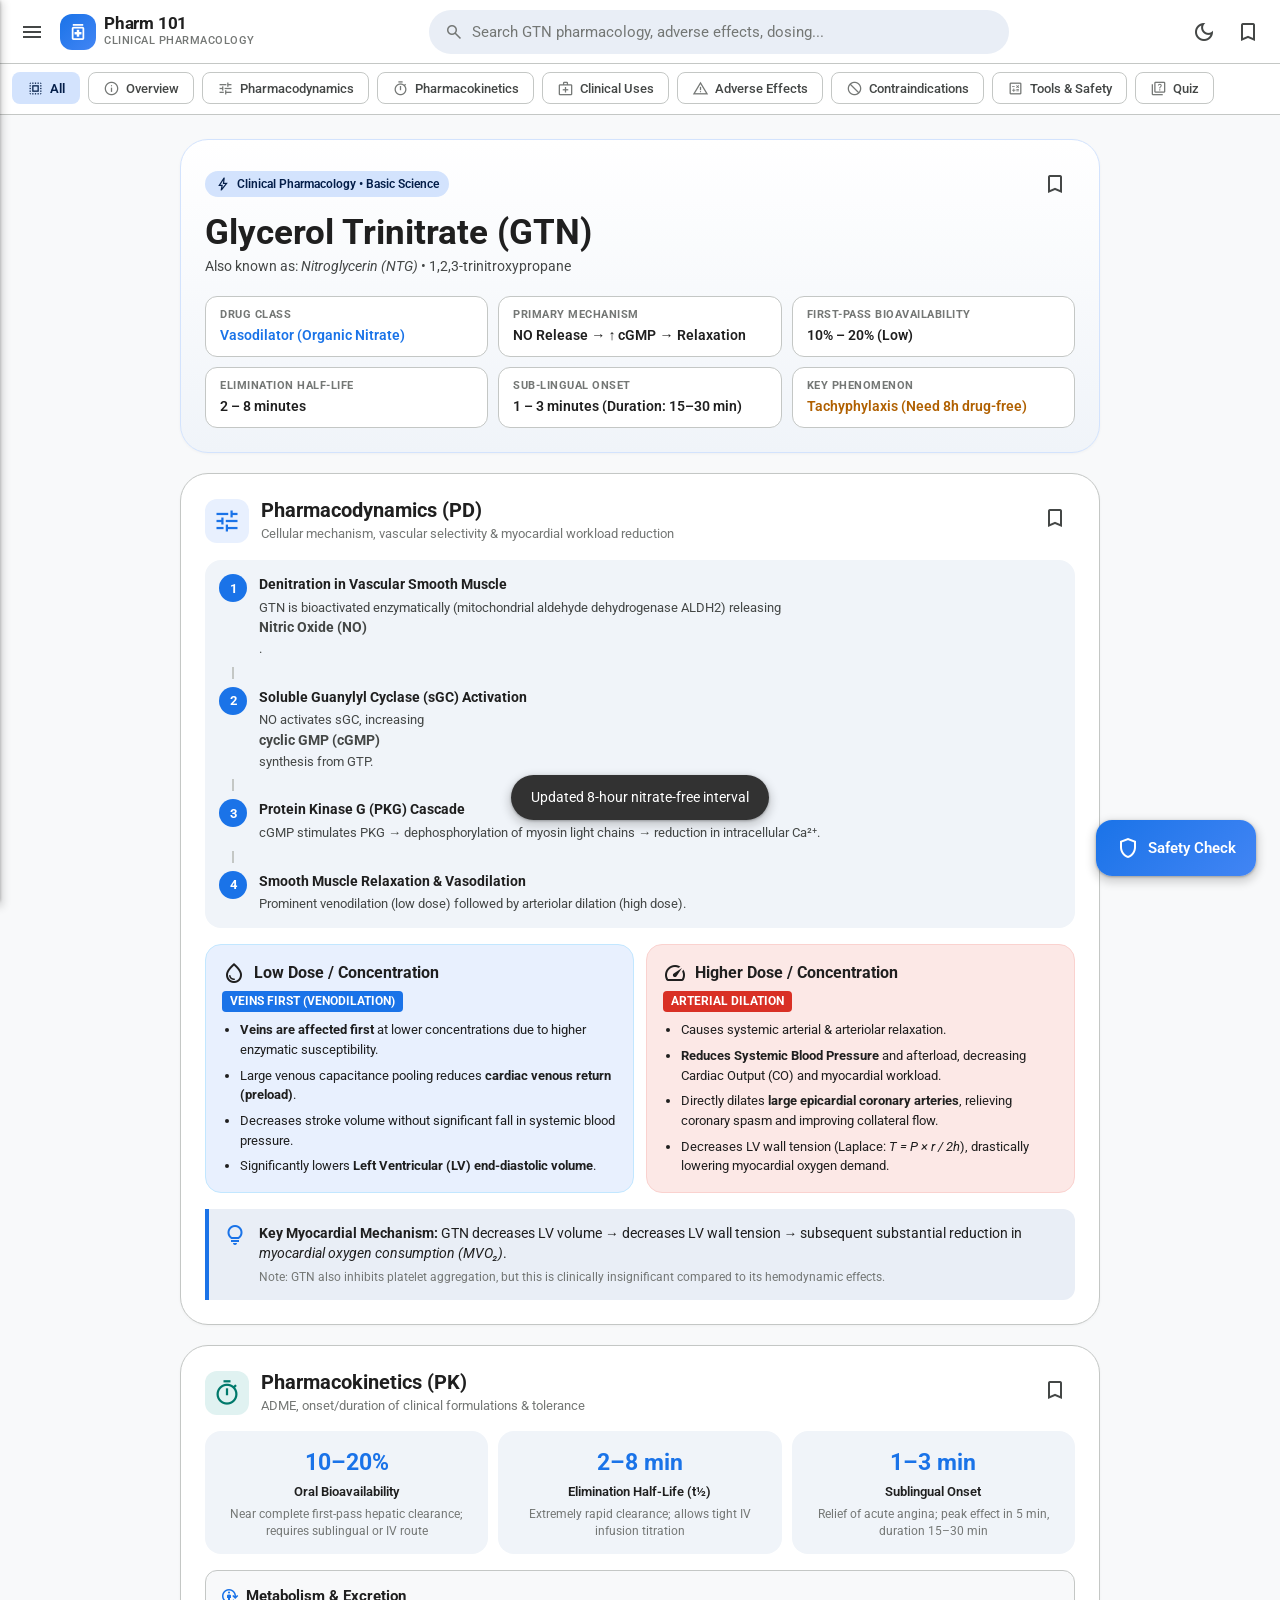
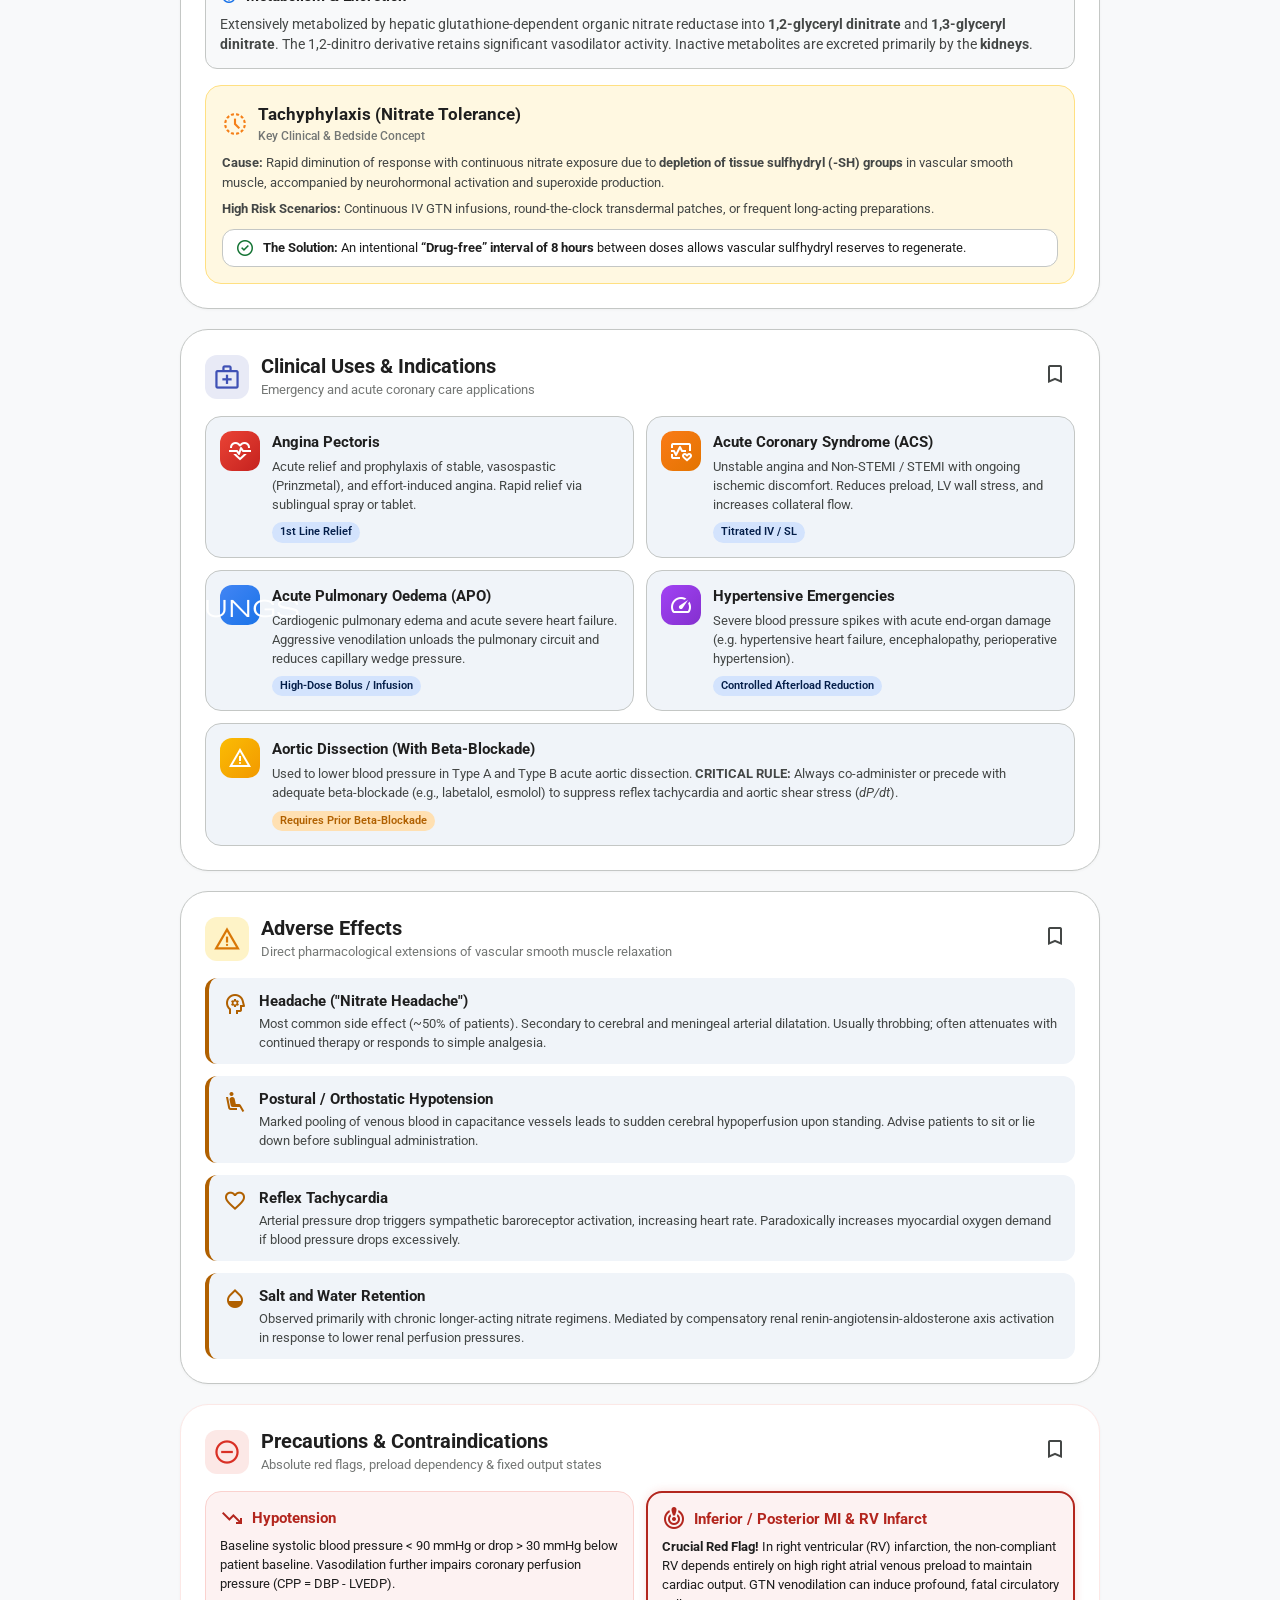
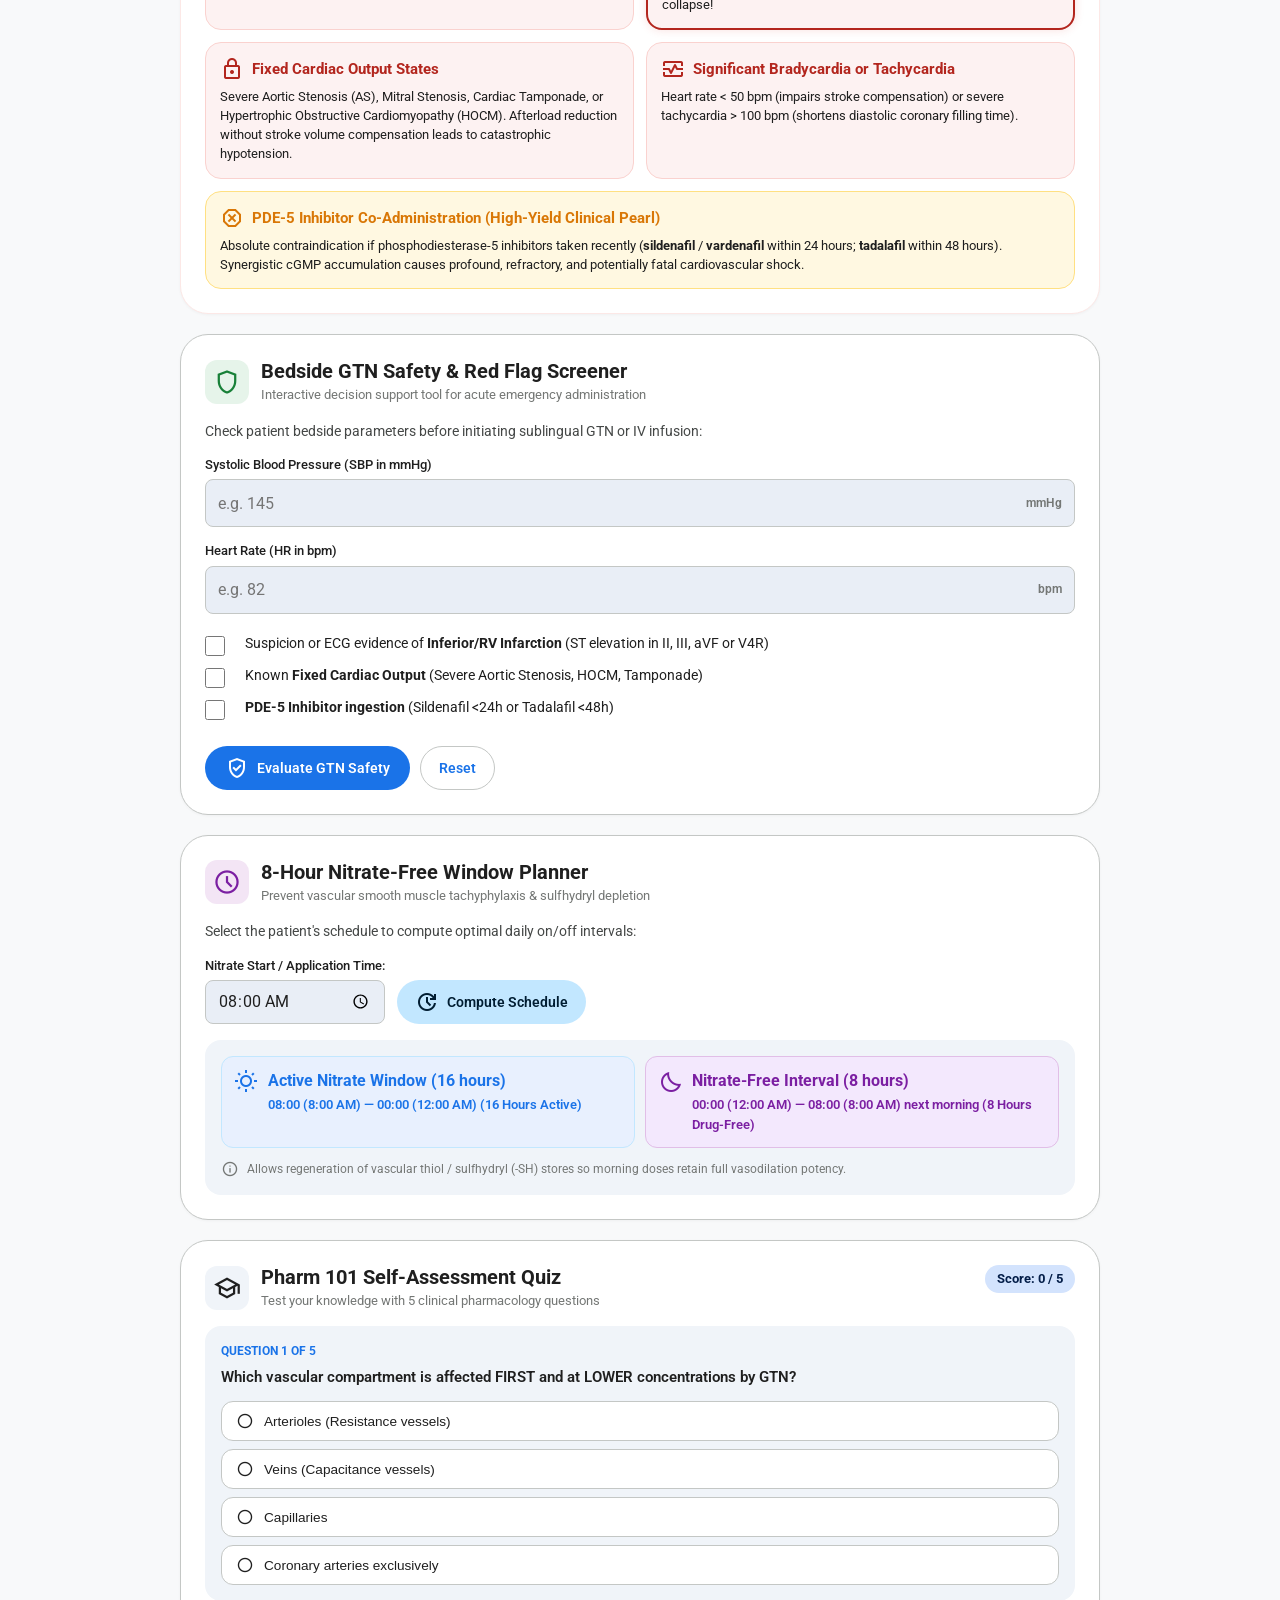
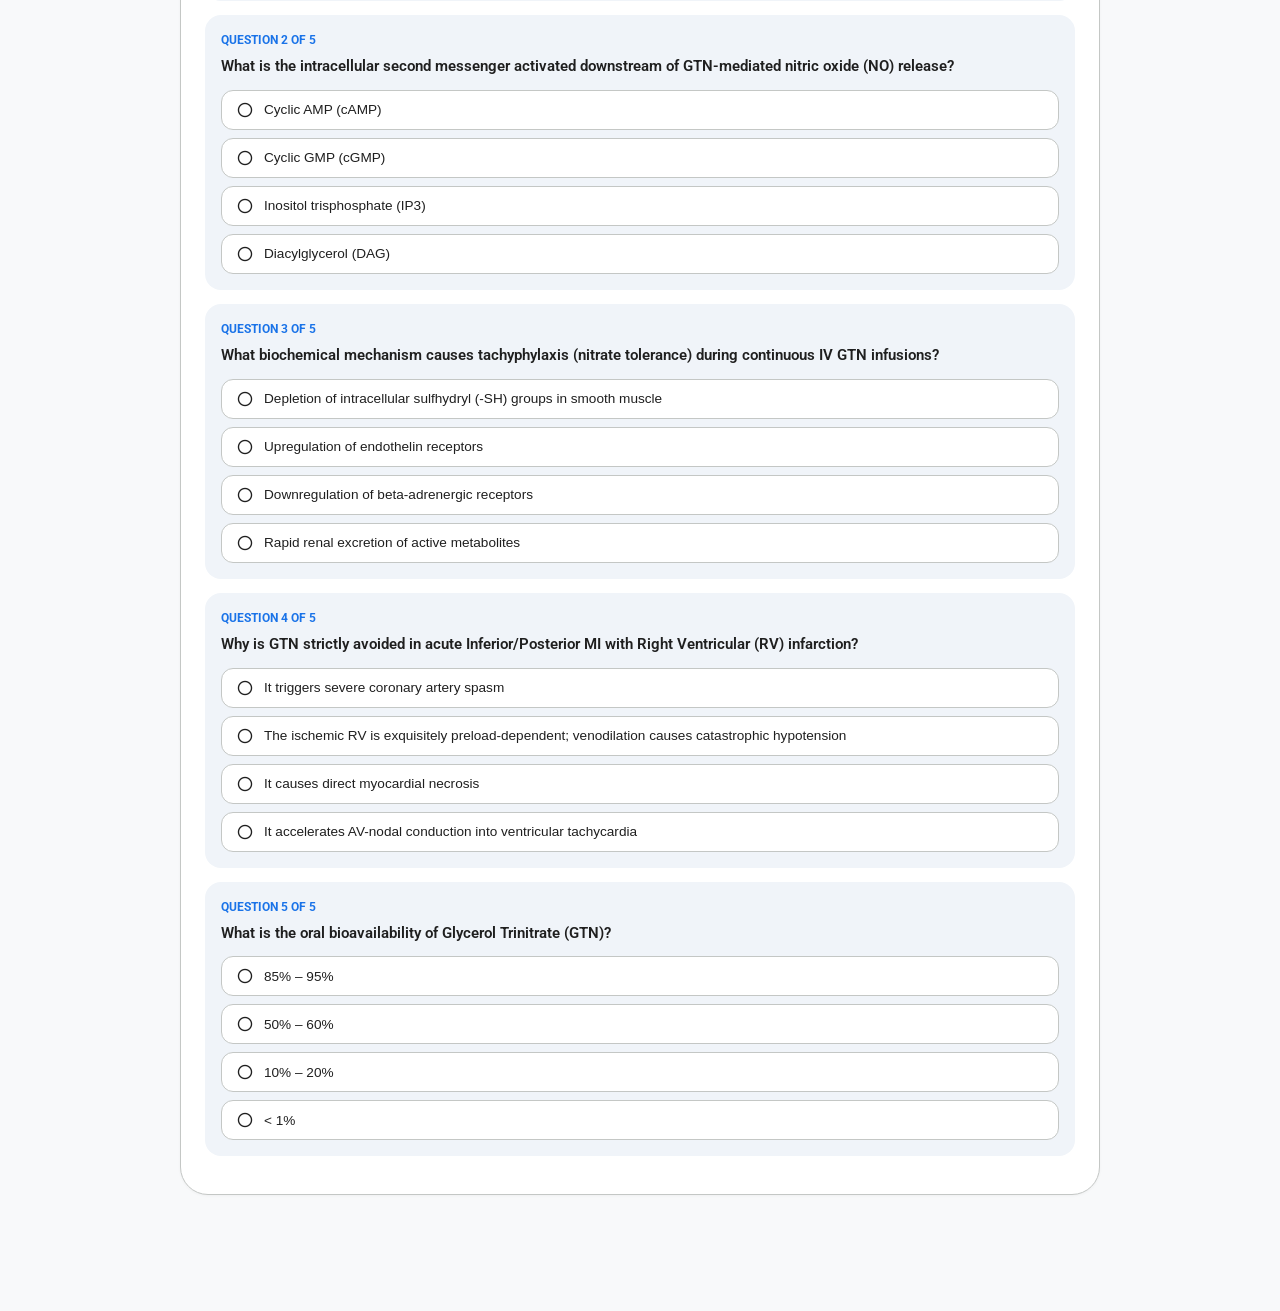
==== commit 80438013: "refactor: personalize app for private clinical use and document prompt in README" ====
--- a/index.html
+++ b/index.html
@@ -3,11 +3,11 @@
 <head>
   <meta charset="UTF-8">
   <meta name="viewport" content="width=device-width, initial-scale=1.0, viewport-fit=cover">
-  <meta name="description" content="Pharm 101: Glycerol trinitrate (GTN) - Emergency and Critical Care Pharmacology based on LITFL Top 200 Drugs by Dr. Robert Buttner. Mobile-first Google Material web app.">
+  <meta name="description" content="Pharm 101: Glycerol trinitrate (GTN) - Emergency and Critical Care Pharmacology Reference Guide. Mobile-first Google Material web app.">
   <meta name="theme-color" content="#1a73e8" id="meta-theme-color">
   <meta name="apple-mobile-web-app-capable" content="yes">
   <meta name="apple-mobile-web-app-status-bar-style" content="default">
-  <title>GTN • Pharm 101 | LITFL Medical Pharmacology</title>
+  <title>GTN • Pharm 101 | Clinical Pharmacology Reference</title>
 
   <!-- Google Fonts: Roboto & Material Symbols -->
   <link rel="preconnect" href="https://fonts.googleapis.com">
@@ -32,7 +32,7 @@
         </div>
         <div class="brand-text">
           <span class="brand-title">Pharm 101</span>
-          <span class="brand-subtitle">LITFL • Top 200 Drugs</span>
+          <span class="brand-subtitle">Clinical Pharmacology</span>
         </div>
       </div>
     </div>
@@ -56,9 +56,6 @@
         <span class="material-symbols-outlined">bookmark</span>
         <span class="badge-dot" id="bookmarkDot" style="display: none;"></span>
       </button>
-      <div class="user-avatar" title="ACEM Primary Pharmacology - LITFL" aria-label="Author avatar">
-        <span>RB</span>
-      </div>
     </div>
   </header>
 
@@ -110,7 +107,7 @@
       <div class="drawer-header-brand">
         <span class="material-symbols-outlined brand-glyph">ecg_heart</span>
         <div>
-          <h3>LITFL Pharmacology</h3>
+          <h3>Pharm 101</h3>
           <p>Emergency & Critical Care</p>
         </div>
       </div>
@@ -158,16 +155,6 @@
         <span class="material-symbols-outlined">school</span>
         <span>Pharm 101 Self-Quiz</span>
       </a>
-      <div class="drawer-divider"></div>
-      <div class="drawer-section-title">SOURCE & CITATION</div>
-      <a href="https://litfl.com/pharm-101-gtn/" target="_blank" rel="noopener noreferrer" class="drawer-item">
-        <span class="material-symbols-outlined">open_in_new</span>
-        <span>Original LITFL Article</span>
-      </a>
-      <a href="https://litfl.com/bscc/top-200-drugs-pharmacology/" target="_blank" rel="noopener noreferrer" class="drawer-item">
-        <span class="material-symbols-outlined">library_books</span>
-        <span>LITFL Top 200 Drugs Index</span>
-      </a>
     </div>
   </aside>
   <div class="drawer-scrim" id="drawerScrim"></div>
@@ -187,7 +174,7 @@
         <div class="hero-header-row">
           <div class="hero-chip-badge">
             <span class="material-symbols-outlined">bolt</span>
-            <span>ACEM Top 200 Drugs • Basic Science</span>
+            <span>Clinical Pharmacology • Basic Science</span>
           </div>
           <button class="md3-icon-button bookmark-card-btn" data-card-id="hero" aria-label="Bookmark card" title="Save to bookmarks">
             <span class="material-symbols-outlined">bookmark_border</span>
@@ -222,18 +209,6 @@
           <div class="fact-tile">
             <span class="fact-label">KEY PHENOMENON</span>
             <span class="fact-val highlight-amber">Tachyphylaxis (Need 8h drug-free)</span>
-          </div>
-        </div>
-
-        <!-- Article Attribution Banner -->
-        <div class="author-citation-banner">
-          <div class="author-avatar-img">
-            <span class="material-symbols-outlined">account_circle</span>
-          </div>
-          <div class="author-details">
-            <div class="author-name">Dr. Robert Buttner</div>
-            <div class="author-creds">MBBS FACEM DDU CCPU • Emergency Physician, Melbourne • Alfred Hospital</div>
-            <div class="author-source">Published on <a href="https://litfl.com/pharm-101-gtn/" target="_blank" rel="noopener">Life in the Fast Lane (LITFL)</a></div>
           </div>
         </div>
       </div>
@@ -382,7 +357,7 @@
             <span class="material-symbols-outlined tachy-icon">history_toggle_off</span>
             <div>
               <h4>Tachyphylaxis (Nitrate Tolerance)</h4>
-              <p class="tachy-sub">Critical ACEM Examination & Bedside Concept</p>
+              <p class="tachy-sub">Key Clinical & Bedside Concept</p>
             </div>
           </div>
           <div class="tachy-body">
@@ -405,7 +380,7 @@
             <span class="material-symbols-outlined section-icon color-indigo">medical_services</span>
             <div>
               <h2 class="card-title">Clinical Uses & Indications</h2>
-              <p class="card-subhead">ACEM emergency and acute coronary care applications</p>
+              <p class="card-subhead">Emergency and acute coronary care applications</p>
             </div>
           </div>
           <button class="md3-icon-button bookmark-card-btn" data-card-id="indications" aria-label="Bookmark Indications">
@@ -563,7 +538,7 @@
               <span class="material-symbols-outlined">crisis_alert</span>
               <h3>Inferior / Posterior MI & RV Infarct</h3>
             </div>
-            <p><strong>Crucial ACEM Red Flag!</strong> In right ventricular (RV) infarction, the non-compliant RV depends entirely on high right atrial venous preload to maintain cardiac output. GTN venodilation can induce profound, fatal circulatory collapse!</p>
+            <p><strong>Crucial Red Flag!</strong> In right ventricular (RV) infarction, the non-compliant RV depends entirely on high right atrial venous preload to maintain cardiac output. GTN venodilation can induce profound, fatal circulatory collapse!</p>
           </div>
 
           <div class="danger-box">
@@ -719,7 +694,7 @@
             <span class="material-symbols-outlined section-icon color-red">school</span>
             <div>
               <h2 class="card-title">Pharm 101 Self-Assessment Quiz</h2>
-              <p class="card-subhead">Test your knowledge with 5 ACEM-style pharmacology questions</p>
+              <p class="card-subhead">Test your knowledge with 5 clinical pharmacology questions</p>
             </div>
           </div>
           <div class="quiz-score-badge" id="quizScoreBadge">Score: <span id="currentScore">0</span> / 5</div>
@@ -734,50 +709,6 @@
             <span class="material-symbols-outlined">replay</span>
             <span>Restart Quiz</span>
           </button>
-        </div>
-      </div>
-    </section>
-
-    <!-- 10. REFERENCES & FURTHER READING -->
-    <section class="card-section" id="references-section" data-category="overview">
-      <div class="md3-card ref-card">
-        <div class="card-top-bar">
-          <div class="card-heading-group">
-            <span class="material-symbols-outlined section-icon">auto_stories</span>
-            <div>
-              <h2 class="card-title">Further Reading & LITFL Resources</h2>
-              <p class="card-subhead">Primary source material and related critical care pharmacology</p>
-            </div>
-          </div>
-        </div>
-
-        <div class="ref-links-list">
-          <a href="https://litfl.com/severe-heart-failure-management/" target="_blank" rel="noopener" class="ref-item">
-            <span class="material-symbols-outlined ref-icon">link</span>
-            <div class="ref-item-body">
-              <span class="ref-name">Severe Heart Failure Management</span>
-              <span class="ref-author">Nickson C. • LITFL Critical Care Compendium</span>
-            </div>
-            <span class="material-symbols-outlined link-arrow">chevron_right</span>
-          </a>
-
-          <a href="https://litfl.com/pharm-101-gtn/" target="_blank" rel="noopener" class="ref-item">
-            <span class="material-symbols-outlined ref-icon">article</span>
-            <div class="ref-item-body">
-              <span class="ref-name">Pharm 101: Glycerol trinitrate (GTN)</span>
-              <span class="ref-author">Robert Buttner • Life in the Fast Lane Original Article</span>
-            </div>
-            <span class="material-symbols-outlined link-arrow">chevron_right</span>
-          </a>
-
-          <a href="https://litfl.com/bscc/top-200-drugs-pharmacology/" target="_blank" rel="noopener" class="ref-item">
-            <span class="material-symbols-outlined ref-icon">medication_liquid</span>
-            <div class="ref-item-body">
-              <span class="ref-name">Top 200 Drugs Pharmacology Index</span>
-              <span class="ref-author">Basic Sciences & Clinical Care • LITFL</span>
-            </div>
-            <span class="material-symbols-outlined link-arrow">chevron_right</span>
-          </a>
         </div>
       </div>
     </section>
--- a/style.css
+++ b/style.css
@@ -1,6 +1,6 @@
 /* ==========================================================================
    Google Material Design 3 (Material You) Mobile-First Stylesheet
-   LITFL Pharm 101 - Glycerol Trinitrate (GTN)
+   Pharm 101 - Glycerol Trinitrate (GTN)
    ========================================================================== */
 
 /* --------------------------------------------------------------------------
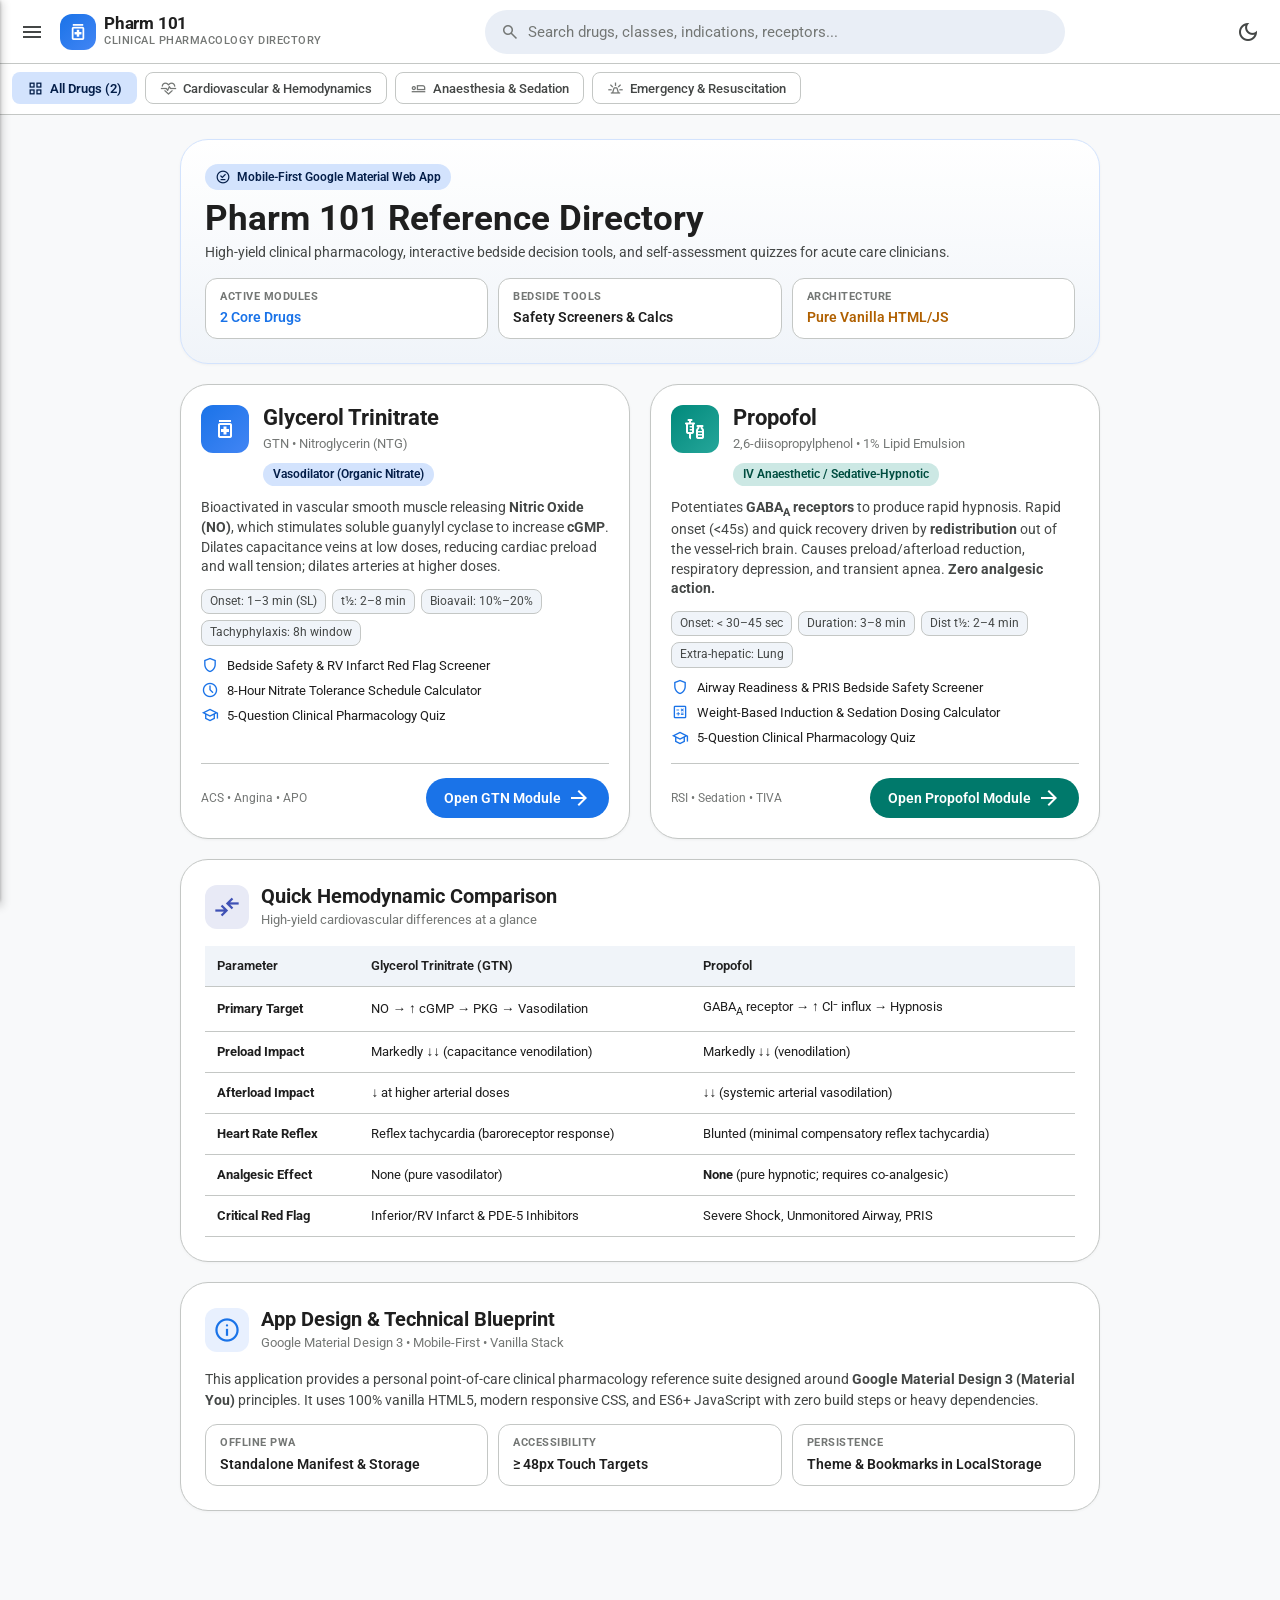
==== commit 77941d48: "feat: Add Propofol module, Landing Page directory index.html, and multi-drug routing" ====
--- a/index.html
+++ b/index.html
@@ -3,11 +3,11 @@
 <head>
   <meta charset="UTF-8">
   <meta name="viewport" content="width=device-width, initial-scale=1.0, viewport-fit=cover">
-  <meta name="description" content="Pharm 101: Glycerol trinitrate (GTN) - Emergency and Critical Care Pharmacology Reference Guide. Mobile-first Google Material web app.">
+  <meta name="description" content="Pharm 101: Clinical Pharmacology & Bedside Decision Reference Guide. Mobile-first Google Material Design web app directory.">
   <meta name="theme-color" content="#1a73e8" id="meta-theme-color">
   <meta name="apple-mobile-web-app-capable" content="yes">
   <meta name="apple-mobile-web-app-status-bar-style" content="default">
-  <title>GTN • Pharm 101 | Clinical Pharmacology Reference</title>
+  <title>Pharm 101 | Clinical Pharmacology Reference Directory</title>
 
   <!-- Google Fonts: Roboto & Material Symbols -->
   <link rel="preconnect" href="https://fonts.googleapis.com">
@@ -19,7 +19,7 @@
   <link rel="manifest" href="manifest.json">
   <link rel="icon" type="image/svg+xml" href="favicon.svg">
 </head>
-<body class="light-theme">
+<body class="light-theme" data-page="landing">
   <!-- Google App Header -->
   <header class="md3-app-bar" id="topAppBar">
     <div class="app-bar-start">
@@ -32,7 +32,7 @@
         </div>
         <div class="brand-text">
           <span class="brand-title">Pharm 101</span>
-          <span class="brand-subtitle">Clinical Pharmacology</span>
+          <span class="brand-subtitle">Clinical Pharmacology Directory</span>
         </div>
       </div>
     </div>
@@ -41,8 +41,8 @@
     <div class="app-search-wrapper" id="searchWrapper">
       <div class="search-box">
         <span class="material-symbols-outlined search-icon">search</span>
-        <input type="search" id="searchInput" placeholder="Search GTN pharmacology, adverse effects, dosing..." aria-label="Search drug information" autocomplete="off">
-        <button class="search-clear-btn" id="searchClearBtn" aria-label="Clear search" style="display: none;">
+        <input type="search" id="catalogSearchInput" placeholder="Search drugs, classes, indications, receptors..." aria-label="Search drug catalog" autocomplete="off">
+        <button class="search-clear-btn" id="catalogSearchClearBtn" aria-label="Clear search" style="display: none;">
           <span class="material-symbols-outlined">close</span>
         </button>
       </div>
@@ -52,63 +52,39 @@
       <button class="md3-icon-button" id="themeToggleBtn" aria-label="Toggle dark mode" title="Toggle theme">
         <span class="material-symbols-outlined" id="themeIcon">dark_mode</span>
       </button>
-      <button class="md3-icon-button" id="bookmarkListBtn" aria-label="Saved Bookmarks" title="Saved items">
-        <span class="material-symbols-outlined">bookmark</span>
-        <span class="badge-dot" id="bookmarkDot" style="display: none;"></span>
-      </button>
     </div>
   </header>
 
-  <!-- Filter Chips Bar (Google-style horizontal scrollable pill chips) -->
-  <nav class="md3-chip-bar" id="chipBar" aria-label="Category filters">
+  <!-- Filter Chips Bar -->
+  <nav class="md3-chip-bar" id="chipBar" aria-label="Drug classification filters">
     <div class="chip-scroller">
-      <button class="md3-chip active" data-filter="all">
-        <span class="material-symbols-outlined chip-icon">select_all</span>
-        <span class="chip-label">All</span>
-      </button>
-      <button class="md3-chip" data-filter="overview">
-        <span class="material-symbols-outlined chip-icon">info</span>
-        <span class="chip-label">Overview</span>
-      </button>
-      <button class="md3-chip" data-filter="pd">
-        <span class="material-symbols-outlined chip-icon">tune</span>
-        <span class="chip-label">Pharmacodynamics</span>
-      </button>
-      <button class="md3-chip" data-filter="pk">
-        <span class="material-symbols-outlined chip-icon">timer</span>
-        <span class="chip-label">Pharmacokinetics</span>
-      </button>
-      <button class="md3-chip" data-filter="indications">
-        <span class="material-symbols-outlined chip-icon">medical_services</span>
-        <span class="chip-label">Clinical Uses</span>
-      </button>
-      <button class="md3-chip" data-filter="adverse">
-        <span class="material-symbols-outlined chip-icon">report_problem</span>
-        <span class="chip-label">Adverse Effects</span>
-      </button>
-      <button class="md3-chip" data-filter="contraindications">
-        <span class="material-symbols-outlined chip-icon">block</span>
-        <span class="chip-label">Contraindications</span>
-      </button>
-      <button class="md3-chip" data-filter="tools">
-        <span class="material-symbols-outlined chip-icon">calculate</span>
-        <span class="chip-label">Tools & Safety</span>
-      </button>
-      <button class="md3-chip" data-filter="quiz">
-        <span class="material-symbols-outlined chip-icon">quiz</span>
-        <span class="chip-label">Quiz</span>
+      <button class="md3-chip active" data-catalog-filter="all">
+        <span class="material-symbols-outlined chip-icon">grid_view</span>
+        <span class="chip-label">All Drugs (2)</span>
+      </button>
+      <button class="md3-chip" data-catalog-filter="cardiovascular">
+        <span class="material-symbols-outlined chip-icon">cardiology</span>
+        <span class="chip-label">Cardiovascular & Hemodynamics</span>
+      </button>
+      <button class="md3-chip" data-catalog-filter="anaesthesia">
+        <span class="material-symbols-outlined chip-icon">airline_seat_flat</span>
+        <span class="chip-label">Anaesthesia & Sedation</span>
+      </button>
+      <button class="md3-chip" data-catalog-filter="emergency">
+        <span class="material-symbols-outlined chip-icon">e911_emergency</span>
+        <span class="chip-label">Emergency & Resuscitation</span>
       </button>
     </div>
   </nav>
 
-  <!-- Side Navigation Drawer (for mobile & tablet toggle) -->
+  <!-- Side Navigation Drawer -->
   <aside class="md3-nav-drawer" id="navDrawer" aria-hidden="true">
     <div class="drawer-header">
       <div class="drawer-header-brand">
-        <span class="material-symbols-outlined brand-glyph">ecg_heart</span>
+        <span class="material-symbols-outlined brand-glyph">medication</span>
         <div>
           <h3>Pharm 101</h3>
-          <p>Emergency & Critical Care</p>
+          <p>Clinical Pharmacology</p>
         </div>
       </div>
       <button class="md3-icon-button" id="closeDrawerBtn" aria-label="Close navigation drawer">
@@ -116,659 +92,298 @@
       </button>
     </div>
     <div class="drawer-content">
-      <div class="drawer-section-title">GTN SECTIONS</div>
-      <a href="#hero-section" class="drawer-item active" data-target="all">
-        <span class="material-symbols-outlined">home</span>
-        <span>Drug Summary</span>
-      </a>
-      <a href="#pd-section" class="drawer-item" data-target="pd">
-        <span class="material-symbols-outlined">science</span>
-        <span>Pharmacodynamics</span>
-      </a>
-      <a href="#pk-section" class="drawer-item" data-target="pk">
-        <span class="material-symbols-outlined">hourglass_top</span>
-        <span>Pharmacokinetics</span>
-      </a>
-      <a href="#indications-section" class="drawer-item" data-target="indications">
-        <span class="material-symbols-outlined">local_hospital</span>
-        <span>Clinical Indications</span>
-      </a>
-      <a href="#adverse-section" class="drawer-item" data-target="adverse">
-        <span class="material-symbols-outlined">warning</span>
-        <span>Adverse Effects</span>
-      </a>
-      <a href="#contraindications-section" class="drawer-item" data-target="contraindications">
-        <span class="material-symbols-outlined">do_not_disturb</span>
-        <span>Red Flags & Safety</span>
+      <div class="drawer-section-title">DRUG DIRECTORY</div>
+      <a href="index.html" class="drawer-item active">
+        <span class="material-symbols-outlined">grid_view</span>
+        <span>Drug Directory</span>
+      </a>
+      <a href="gtn.html" class="drawer-item">
+        <span class="material-symbols-outlined">medication</span>
+        <span>GTN (Vasodilator)</span>
+      </a>
+      <a href="propofol.html" class="drawer-item">
+        <span class="material-symbols-outlined">vaccines</span>
+        <span>Propofol (IV Anaesthetic)</span>
       </a>
       <div class="drawer-divider"></div>
-      <div class="drawer-section-title">CLINICAL INTERACTIVE TOOLS</div>
-      <a href="#safety-checker-section" class="drawer-item" data-target="tools">
-        <span class="material-symbols-outlined">shield</span>
-        <span>Red Flag Bedside Checker</span>
-      </a>
-      <a href="#tolerance-calculator-section" class="drawer-item" data-target="tools">
-        <span class="material-symbols-outlined">schedule</span>
-        <span>8h Nitrate Window Planner</span>
-      </a>
-      <a href="#quiz-section" class="drawer-item" data-target="quiz">
-        <span class="material-symbols-outlined">school</span>
-        <span>Pharm 101 Self-Quiz</span>
+      <div class="drawer-section-title">APP FEATURES</div>
+      <a href="#about-section" class="drawer-item">
+        <span class="material-symbols-outlined">info</span>
+        <span>App Architecture & Purpose</span>
+      </a>
+      <a href="#comparison-section" class="drawer-item">
+        <span class="material-symbols-outlined">compare_arrows</span>
+        <span>Hemodynamic Comparison</span>
       </a>
     </div>
   </aside>
   <div class="drawer-scrim" id="drawerScrim"></div>
 
-  <!-- Main Content Container (Mobile-first responsive layout) -->
+  <!-- Main Content Container -->
   <main class="md3-main-container" id="mainContainer">
 
-    <!-- Active Search Results Banner (Shown when searching) -->
-    <div class="search-status-banner" id="searchBanner" style="display: none;">
-      <span class="search-status-text">Showing results for "<strong id="searchQueryDisplay"></strong>"</span>
-      <button class="md3-text-button" id="resetSearchBtn">Reset</button>
-    </div>
-
-    <!-- 1. HERO / OVERVIEW CARD -->
-    <section class="card-section" id="hero-section" data-category="overview">
+    <!-- Active Search Results Banner -->
+    <div class="search-status-banner" id="catalogSearchBanner" style="display: none;">
+      <span class="search-status-text">Showing drugs matching "<strong id="catalogSearchQueryDisplay"></strong>"</span>
+      <button class="md3-text-button" id="catalogResetSearchBtn">Reset</button>
+    </div>
+
+    <!-- 1. HERO DIRECTORY BANNER -->
+    <section class="card-section" id="directory-hero">
       <div class="md3-card hero-card">
         <div class="hero-header-row">
           <div class="hero-chip-badge">
-            <span class="material-symbols-outlined">bolt</span>
-            <span>Clinical Pharmacology • Basic Science</span>
-          </div>
-          <button class="md3-icon-button bookmark-card-btn" data-card-id="hero" aria-label="Bookmark card" title="Save to bookmarks">
-            <span class="material-symbols-outlined">bookmark_border</span>
-          </button>
-        </div>
-
-        <h1 class="hero-title">Glycerol Trinitrate (GTN)</h1>
-        <p class="hero-subtitle">Also known as: <em>Nitroglycerin (NTG)</em> • 1,2,3-trinitroxypropane</p>
-
-        <!-- Quick Facts Pill Grid -->
-        <div class="quick-facts-grid">
-          <div class="fact-tile">
-            <span class="fact-label">DRUG CLASS</span>
-            <span class="fact-val highlight-blue">Vasodilator (Organic Nitrate)</span>
-          </div>
-          <div class="fact-tile">
-            <span class="fact-label">PRIMARY MECHANISM</span>
-            <span class="fact-val">NO Release &rarr; &uarr; cGMP &rarr; Relaxation</span>
-          </div>
-          <div class="fact-tile">
-            <span class="fact-label">FIRST-PASS BIOAVAILABILITY</span>
-            <span class="fact-val">10% – 20% (Low)</span>
-          </div>
-          <div class="fact-tile">
-            <span class="fact-label">ELIMINATION HALF-LIFE</span>
-            <span class="fact-val">2 – 8 minutes</span>
-          </div>
-          <div class="fact-tile">
-            <span class="fact-label">SUB-LINGUAL ONSET</span>
-            <span class="fact-val">1 – 3 minutes (Duration: 15–30 min)</span>
-          </div>
-          <div class="fact-tile">
-            <span class="fact-label">KEY PHENOMENON</span>
-            <span class="fact-val highlight-amber">Tachyphylaxis (Need 8h drug-free)</span>
+            <span class="material-symbols-outlined">offline_pin</span>
+            <span>Mobile-First Google Material Web App</span>
+          </div>
+        </div>
+
+        <h1 class="hero-title">Pharm 101 Reference Directory</h1>
+        <p class="hero-subtitle">High-yield clinical pharmacology, interactive bedside decision tools, and self-assessment quizzes for acute care clinicians.</p>
+
+        <!-- Stats Pill Row -->
+        <div class="quick-facts-grid" style="grid-template-columns: repeat(3, 1fr); margin-top: 14px;">
+          <div class="fact-tile">
+            <span class="fact-label">ACTIVE MODULES</span>
+            <span class="fact-val highlight-blue">2 Core Drugs</span>
+          </div>
+          <div class="fact-tile">
+            <span class="fact-label">BEDSIDE TOOLS</span>
+            <span class="fact-val">Safety Screeners & Calcs</span>
+          </div>
+          <div class="fact-tile">
+            <span class="fact-label">ARCHITECTURE</span>
+            <span class="fact-val highlight-amber">Pure Vanilla HTML/JS</span>
           </div>
         </div>
       </div>
     </section>
 
-    <!-- 2. PHARMACODYNAMICS SECTION -->
-    <section class="card-section" id="pd-section" data-category="pd">
-      <div class="md3-card pd-card">
+    <!-- 2. DRUG CATALOG CARDS GRID -->
+    <section class="card-section" id="catalog-section">
+      <div class="drug-directory-grid">
+
+        <!-- CARD 1: GTN -->
+        <div class="catalog-card" data-category="cardiovascular emergency" data-drug="gtn glycerol trinitrate nitroglycerin vasodilator angina acs apo">
+          <div>
+            <div class="catalog-card-header">
+              <div class="catalog-drug-icon gtn-theme">
+                <span class="material-symbols-outlined">medication</span>
+              </div>
+              <div class="catalog-header-text">
+                <h2 class="catalog-drug-name">Glycerol Trinitrate</h2>
+                <span class="catalog-drug-alias">GTN • Nitroglycerin (NTG)</span>
+                <div>
+                  <span class="catalog-class-badge">Vasodilator (Organic Nitrate)</span>
+                </div>
+              </div>
+            </div>
+
+            <p class="catalog-summary-text">
+              Bioactivated in vascular smooth muscle releasing <strong>Nitric Oxide (NO)</strong>, which stimulates soluble guanylyl cyclase to increase <strong>cGMP</strong>. Dilates capacitance veins at low doses, reducing cardiac preload and wall tension; dilates arteries at higher doses.
+            </p>
+
+            <div class="catalog-pills-row">
+              <span class="tag-pill">Onset: 1–3 min (SL)</span>
+              <span class="tag-pill">t½: 2–8 min</span>
+              <span class="tag-pill">Bioavail: 10%–20%</span>
+              <span class="tag-pill">Tachyphylaxis: 8h window</span>
+            </div>
+
+            <div class="catalog-features-list">
+              <div class="catalog-feature-item">
+                <span class="material-symbols-outlined">shield</span>
+                <span>Bedside Safety & RV Infarct Red Flag Screener</span>
+              </div>
+              <div class="catalog-feature-item">
+                <span class="material-symbols-outlined">schedule</span>
+                <span>8-Hour Nitrate Tolerance Schedule Calculator</span>
+              </div>
+              <div class="catalog-feature-item">
+                <span class="material-symbols-outlined">school</span>
+                <span>5-Question Clinical Pharmacology Quiz</span>
+              </div>
+            </div>
+          </div>
+
+          <div class="catalog-action-row">
+            <span style="font-size: 0.78rem; color: var(--md-sys-color-outline);">ACS • Angina • APO</span>
+            <a href="gtn.html" class="catalog-open-btn">
+              <span>Open GTN Module</span>
+              <span class="material-symbols-outlined">arrow_forward</span>
+            </a>
+          </div>
+        </div>
+
+        <!-- CARD 2: PROPOFOL -->
+        <div class="catalog-card" data-category="anaesthesia emergency" data-drug="propofol 2,6-diisopropylphenol sedative hypnotic anaesthetic rsi tiva pris">
+          <div>
+            <div class="catalog-card-header">
+              <div class="catalog-drug-icon propofol-theme">
+                <span class="material-symbols-outlined">vaccines</span>
+              </div>
+              <div class="catalog-header-text">
+                <h2 class="catalog-drug-name">Propofol</h2>
+                <span class="catalog-drug-alias">2,6-diisopropylphenol • 1% Lipid Emulsion</span>
+                <div>
+                  <span class="catalog-class-badge" style="background-color: #cce8e4; color: #004d40;">IV Anaesthetic / Sedative-Hypnotic</span>
+                </div>
+              </div>
+            </div>
+
+            <p class="catalog-summary-text">
+              Potentiates <strong>GABA<sub>A</sub> receptors</strong> to produce rapid hypnosis. Rapid onset (<45s) and quick recovery driven by <strong>redistribution</strong> out of the vessel-rich brain. Causes preload/afterload reduction, respiratory depression, and transient apnea. <strong>Zero analgesic action.</strong>
+            </p>
+
+            <div class="catalog-pills-row">
+              <span class="tag-pill">Onset: &lt; 30–45 sec</span>
+              <span class="tag-pill">Duration: 3–8 min</span>
+              <span class="tag-pill">Dist t½: 2–4 min</span>
+              <span class="tag-pill">Extra-hepatic: Lung</span>
+            </div>
+
+            <div class="catalog-features-list">
+              <div class="catalog-feature-item">
+                <span class="material-symbols-outlined">shield</span>
+                <span>Airway Readiness & PRIS Bedside Safety Screener</span>
+              </div>
+              <div class="catalog-feature-item">
+                <span class="material-symbols-outlined">calculate</span>
+                <span>Weight-Based Induction & Sedation Dosing Calculator</span>
+              </div>
+              <div class="catalog-feature-item">
+                <span class="material-symbols-outlined">school</span>
+                <span>5-Question Clinical Pharmacology Quiz</span>
+              </div>
+            </div>
+          </div>
+
+          <div class="catalog-action-row">
+            <span style="font-size: 0.78rem; color: var(--md-sys-color-outline);">RSI • Sedation • TIVA</span>
+            <a href="propofol.html" class="catalog-open-btn" style="background-color: #00796b;">
+              <span>Open Propofol Module</span>
+              <span class="material-symbols-outlined">arrow_forward</span>
+            </a>
+          </div>
+        </div>
+
+      </div>
+    </section>
+
+    <!-- 3. HEMODYNAMIC COMPARISON MATRIX -->
+    <section class="card-section" id="comparison-section">
+      <div class="md3-card matrix-card">
         <div class="card-top-bar">
           <div class="card-heading-group">
-            <span class="material-symbols-outlined section-icon color-blue">tune</span>
+            <span class="material-symbols-outlined section-icon color-indigo">compare_arrows</span>
             <div>
-              <h2 class="card-title">Pharmacodynamics (PD)</h2>
-              <p class="card-subhead">Cellular mechanism, vascular selectivity & myocardial workload reduction</p>
-            </div>
-          </div>
-          <button class="md3-icon-button bookmark-card-btn" data-card-id="pd" aria-label="Bookmark Pharmacodynamics">
-            <span class="material-symbols-outlined">bookmark_border</span>
-          </button>
-        </div>
-
-        <!-- Biochemical Pathway Stepper -->
-        <div class="pathway-container">
-          <div class="pathway-step">
-            <div class="step-num">1</div>
-            <div class="step-content">
-              <strong>Denitration in Vascular Smooth Muscle</strong>
-              <p>GTN is bioactivated enzymatically (mitochondrial aldehyde dehydrogenase ALDH2) releasing <strong>Nitric Oxide (NO)</strong>.</p>
-            </div>
-          </div>
-          <div class="step-connector"></div>
-          <div class="pathway-step">
-            <div class="step-num">2</div>
-            <div class="step-content">
-              <strong>Soluble Guanylyl Cyclase (sGC) Activation</strong>
-              <p>NO activates sGC, increasing <strong>cyclic GMP (cGMP)</strong> synthesis from GTP.</p>
-            </div>
-          </div>
-          <div class="step-connector"></div>
-          <div class="pathway-step">
-            <div class="step-num">3</div>
-            <div class="step-content">
-              <strong>Protein Kinase G (PKG) Cascade</strong>
-              <p>cGMP stimulates PKG &rarr; dephosphorylation of myosin light chains &rarr; reduction in intracellular Ca²⁺.</p>
-            </div>
-          </div>
-          <div class="step-connector"></div>
-          <div class="pathway-step">
-            <div class="step-num">4</div>
-            <div class="step-content">
-              <strong>Smooth Muscle Relaxation & Vasodilation</strong>
-              <p>Prominent venodilation (low dose) followed by arteriolar dilation (high dose).</p>
-            </div>
-          </div>
-        </div>
-
-        <!-- Vascular Dilation Differential Comparison -->
-        <div class="dose-dynamics-box">
-          <div class="dose-column veno-col">
-            <div class="dose-header">
-              <span class="material-symbols-outlined">water_drop</span>
-              <h4>Low Dose / Concentration</h4>
-            </div>
-            <div class="dose-tag">Veins First (Venodilation)</div>
-            <ul class="clean-bullet-list">
-              <li><strong>Veins are affected first</strong> at lower concentrations due to higher enzymatic susceptibility.</li>
-              <li>Large venous capacitance pooling reduces <strong>cardiac venous return (preload)</strong>.</li>
-              <li>Decreases stroke volume without significant fall in systemic blood pressure.</li>
-              <li>Significantly lowers <strong>Left Ventricular (LV) end-diastolic volume</strong>.</li>
-            </ul>
-          </div>
-
-          <div class="dose-column arterio-col">
-            <div class="dose-header">
-              <span class="material-symbols-outlined">speed</span>
-              <h4>Higher Dose / Concentration</h4>
-            </div>
-            <div class="dose-tag">Arterial Dilation</div>
-            <ul class="clean-bullet-list">
-              <li>Causes systemic arterial & arteriolar relaxation.</li>
-              <li><strong>Reduces Systemic Blood Pressure</strong> and afterload, decreasing Cardiac Output (CO) and myocardial workload.</li>
-              <li>Directly dilates <strong>large epicardial coronary arteries</strong>, relieving coronary spasm and improving collateral flow.</li>
-              <li>Decreases LV wall tension (Laplace: <em>T = P &times; r / 2h</em>), drastically lowering myocardial oxygen demand.</li>
-            </ul>
-          </div>
-        </div>
-
-        <!-- Key Clinical Pearl Box -->
-        <div class="pearl-callout">
-          <span class="material-symbols-outlined pearl-icon">lightbulb</span>
-          <div class="pearl-text">
-            <strong>Key Myocardial Mechanism:</strong> GTN decreases LV volume &rarr; decreases LV wall tension &rarr; subsequent substantial reduction in <em>myocardial oxygen consumption (MVO₂)</em>.
-            <div class="pearl-subtext">Note: GTN also inhibits platelet aggregation, but this is clinically insignificant compared to its hemodynamic effects.</div>
-          </div>
-        </div>
+              <h2 class="card-title">Quick Hemodynamic Comparison</h2>
+              <p class="card-subhead">High-yield cardiovascular differences at a glance</p>
+            </div>
+          </div>
+        </div>
+
+        <table class="matrix-table">
+          <thead>
+            <tr>
+              <th>Parameter</th>
+              <th>Glycerol Trinitrate (GTN)</th>
+              <th>Propofol</th>
+            </tr>
+          </thead>
+          <tbody>
+            <tr>
+              <td><strong>Primary Target</strong></td>
+              <td>NO &rarr; &uarr; cGMP &rarr; PKG &rarr; Vasodilation</td>
+              <td>GABA<sub>A</sub> receptor &rarr; &uarr; Cl⁻ influx &rarr; Hypnosis</td>
+            </tr>
+            <tr>
+              <td><strong>Preload Impact</strong></td>
+              <td>Markedly &darr;&darr; (capacitance venodilation)</td>
+              <td>Markedly &darr;&darr; (venodilation)</td>
+            </tr>
+            <tr>
+              <td><strong>Afterload Impact</strong></td>
+              <td>&darr; at higher arterial doses</td>
+              <td>&darr;&darr; (systemic arterial vasodilation)</td>
+            </tr>
+            <tr>
+              <td><strong>Heart Rate Reflex</strong></td>
+              <td>Reflex tachycardia (baroreceptor response)</td>
+              <td>Blunted (minimal compensatory reflex tachycardia)</td>
+            </tr>
+            <tr>
+              <td><strong>Analgesic Effect</strong></td>
+              <td>None (pure vasodilator)</td>
+              <td><strong>None</strong> (pure hypnotic; requires co-analgesic)</td>
+            </tr>
+            <tr>
+              <td><strong>Critical Red Flag</strong></td>
+              <td>Inferior/RV Infarct & PDE-5 Inhibitors</td>
+              <td>Severe Shock, Unmonitored Airway, PRIS</td>
+            </tr>
+          </tbody>
+        </table>
       </div>
     </section>
 
-    <!-- 3. PHARMACOKINETICS SECTION -->
-    <section class="card-section" id="pk-section" data-category="pk">
-      <div class="md3-card pk-card">
+    <!-- 4. APP ARCHITECTURE & DESIGN OVERVIEW -->
+    <section class="card-section" id="about-section">
+      <div class="md3-card">
         <div class="card-top-bar">
           <div class="card-heading-group">
-            <span class="material-symbols-outlined section-icon color-teal">timer</span>
+            <span class="material-symbols-outlined section-icon color-blue">info</span>
             <div>
-              <h2 class="card-title">Pharmacokinetics (PK)</h2>
-              <p class="card-subhead">ADME, onset/duration of clinical formulations & tolerance</p>
-            </div>
-          </div>
-          <button class="md3-icon-button bookmark-card-btn" data-card-id="pk" aria-label="Bookmark Pharmacokinetics">
-            <span class="material-symbols-outlined">bookmark_border</span>
-          </button>
-        </div>
-
-        <!-- Metric Stat Cards -->
-        <div class="metric-row">
-          <div class="metric-card">
-            <div class="metric-number">10–20%</div>
-            <div class="metric-title">Oral Bioavailability</div>
-            <div class="metric-desc">Near complete first-pass hepatic clearance; requires sublingual or IV route</div>
-          </div>
-          <div class="metric-card">
-            <div class="metric-number">2–8 min</div>
-            <div class="metric-title">Elimination Half-Life (t½)</div>
-            <div class="metric-desc">Extremely rapid clearance; allows tight IV infusion titration</div>
-          </div>
-          <div class="metric-card">
-            <div class="metric-number">1–3 min</div>
-            <div class="metric-title">Sublingual Onset</div>
-            <div class="metric-desc">Relief of acute angina; peak effect in 5 min, duration 15–30 min</div>
-          </div>
-        </div>
-
-        <!-- Metabolism and Route Details -->
-        <div class="info-block">
-          <h4 class="block-title">
-            <span class="material-symbols-outlined">metabolism</span>
-            Metabolism & Excretion
-          </h4>
-          <p>Extensively metabolized by hepatic glutathione-dependent organic nitrate reductase into <strong>1,2-glyceryl dinitrate</strong> and <strong>1,3-glyceryl dinitrate</strong>. The 1,2-dinitro derivative retains significant vasodilator activity. Inactive metabolites are excreted primarily by the <strong>kidneys</strong>.</p>
-        </div>
-
-        <!-- Tachyphylaxis / Tolerance Deep-Dive -->
-        <div class="tachyphylaxis-banner">
-          <div class="tachy-header">
-            <span class="material-symbols-outlined tachy-icon">history_toggle_off</span>
-            <div>
-              <h4>Tachyphylaxis (Nitrate Tolerance)</h4>
-              <p class="tachy-sub">Key Clinical & Bedside Concept</p>
-            </div>
-          </div>
-          <div class="tachy-body">
-            <p><strong>Cause:</strong> Rapid diminution of response with continuous nitrate exposure due to <strong>depletion of tissue sulfhydryl (-SH) groups</strong> in vascular smooth muscle, accompanied by neurohormonal activation and superoxide production.</p>
-            <p><strong>High Risk Scenarios:</strong> Continuous IV GTN infusions, round-the-clock transdermal patches, or frequent long-acting preparations.</p>
-            <div class="solution-pill">
-              <span class="material-symbols-outlined">check_circle</span>
-              <span><strong>The Solution:</strong> An intentional <strong>“Drug-free” interval of 8 hours</strong> between doses allows vascular sulfhydryl reserves to regenerate.</span>
-            </div>
+              <h2 class="card-title">App Design & Technical Blueprint</h2>
+              <p class="card-subhead">Google Material Design 3 • Mobile-First • Vanilla Stack</p>
+            </div>
+          </div>
+        </div>
+
+        <p style="font-size: 0.86rem; color: var(--md-sys-color-on-surface-variant); line-height: 1.5;">
+          This application provides a personal point-of-care clinical pharmacology reference suite designed around <strong>Google Material Design 3 (Material You)</strong> principles. It uses 100% vanilla HTML5, modern responsive CSS, and ES6+ JavaScript with zero build steps or heavy dependencies.
+        </p>
+
+        <div class="quick-facts-grid" style="margin-top: 14px;">
+          <div class="fact-tile">
+            <span class="fact-label">OFFLINE PWA</span>
+            <span class="fact-val">Standalone Manifest & Storage</span>
+          </div>
+          <div class="fact-tile">
+            <span class="fact-label">ACCESSIBILITY</span>
+            <span class="fact-val">&ge; 48px Touch Targets</span>
+          </div>
+          <div class="fact-tile">
+            <span class="fact-label">PERSISTENCE</span>
+            <span class="fact-val">Theme & Bookmarks in LocalStorage</span>
           </div>
         </div>
       </div>
     </section>
 
-    <!-- 4. CLINICAL USES / INDICATIONS SECTION -->
-    <section class="card-section" id="indications-section" data-category="indications">
-      <div class="md3-card indications-card">
-        <div class="card-top-bar">
-          <div class="card-heading-group">
-            <span class="material-symbols-outlined section-icon color-indigo">medical_services</span>
-            <div>
-              <h2 class="card-title">Clinical Uses & Indications</h2>
-              <p class="card-subhead">Emergency and acute coronary care applications</p>
-            </div>
-          </div>
-          <button class="md3-icon-button bookmark-card-btn" data-card-id="indications" aria-label="Bookmark Indications">
-            <span class="material-symbols-outlined">bookmark_border</span>
-          </button>
-        </div>
-
-        <!-- Grid of 5 Indications from Article -->
-        <div class="indications-grid">
-          <div class="indication-card">
-            <div class="indication-icon-wrap bg-red">
-              <span class="material-symbols-outlined">cardiology</span>
-            </div>
-            <div class="indication-info">
-              <h3>Angina Pectoris</h3>
-              <p>Acute relief and prophylaxis of stable, vasospastic (Prinzmetal), and effort-induced angina. Rapid relief via sublingual spray or tablet.</p>
-              <div class="mini-tag">1st Line Relief</div>
-            </div>
-          </div>
-
-          <div class="indication-card">
-            <div class="indication-icon-wrap bg-orange">
-              <span class="material-symbols-outlined">ecg</span>
-            </div>
-            <div class="indication-info">
-              <h3>Acute Coronary Syndrome (ACS)</h3>
-              <p>Unstable angina and Non-STEMI / STEMI with ongoing ischemic discomfort. Reduces preload, LV wall stress, and increases collateral flow.</p>
-              <div class="mini-tag">Titrated IV / SL</div>
-            </div>
-          </div>
-
-          <div class="indication-card">
-            <div class="indication-icon-wrap bg-blue">
-              <span class="material-symbols-outlined">lungs</span>
-            </div>
-            <div class="indication-info">
-              <h3>Acute Pulmonary Oedema (APO)</h3>
-              <p>Cardiogenic pulmonary edema and acute severe heart failure. Aggressive venodilation unloads the pulmonary circuit and reduces capillary wedge pressure.</p>
-              <div class="mini-tag">High-Dose Bolus / Infusion</div>
-            </div>
-          </div>
-
-          <div class="indication-card">
-            <div class="indication-icon-wrap bg-purple">
-              <span class="material-symbols-outlined">speed</span>
-            </div>
-            <div class="indication-info">
-              <h3>Hypertensive Emergencies</h3>
-              <p>Severe blood pressure spikes with acute end-organ damage (e.g. hypertensive heart failure, encephalopathy, perioperative hypertension).</p>
-              <div class="mini-tag">Controlled Afterload Reduction</div>
-            </div>
-          </div>
-
-          <div class="indication-card full-span">
-            <div class="indication-icon-wrap bg-amber">
-              <span class="material-symbols-outlined">warning_amber</span>
-            </div>
-            <div class="indication-info">
-              <h3>Aortic Dissection (With Beta-Blockade)</h3>
-              <p>Used to lower blood pressure in Type A and Type B acute aortic dissection. <strong>CRITICAL RULE:</strong> Always co-administer or precede with adequate beta-blockade (e.g., labetalol, esmolol) to suppress reflex tachycardia and aortic shear stress (<em>dP/dt</em>).</p>
-              <div class="mini-tag warning">Requires Prior Beta-Blockade</div>
-            </div>
-          </div>
-        </div>
-      </div>
-    </section>
-
-    <!-- 5. ADVERSE EFFECTS SECTION -->
-    <section class="card-section" id="adverse-section" data-category="adverse">
-      <div class="md3-card adverse-card">
-        <div class="card-top-bar">
-          <div class="card-heading-group">
-            <span class="material-symbols-outlined section-icon color-amber">report_problem</span>
-            <div>
-              <h2 class="card-title">Adverse Effects</h2>
-              <p class="card-subhead">Direct pharmacological extensions of vascular smooth muscle relaxation</p>
-            </div>
-          </div>
-          <button class="md3-icon-button bookmark-card-btn" data-card-id="adverse" aria-label="Bookmark Adverse Effects">
-            <span class="material-symbols-outlined">bookmark_border</span>
-          </button>
-        </div>
-
-        <div class="adverse-list">
-          <div class="adverse-item">
-            <div class="adverse-icon-col">
-              <span class="material-symbols-outlined">psychology</span>
-            </div>
-            <div class="adverse-detail">
-              <h4>Headache ("Nitrate Headache")</h4>
-              <p>Most common side effect (~50% of patients). Secondary to cerebral and meningeal arterial dilatation. Usually throbbing; often attenuates with continued therapy or responds to simple analgesia.</p>
-            </div>
-          </div>
-
-          <div class="adverse-item">
-            <div class="adverse-icon-col">
-              <span class="material-symbols-outlined">airline_seat_recline_extra</span>
-            </div>
-            <div class="adverse-detail">
-              <h4>Postural / Orthostatic Hypotension</h4>
-              <p>Marked pooling of venous blood in capacitance vessels leads to sudden cerebral hypoperfusion upon standing. Advise patients to sit or lie down before sublingual administration.</p>
-            </div>
-          </div>
-
-          <div class="adverse-item">
-            <div class="adverse-icon-col">
-              <span class="material-symbols-outlined">favorite</span>
-            </div>
-            <div class="adverse-detail">
-              <h4>Reflex Tachycardia</h4>
-              <p>Arterial pressure drop triggers sympathetic baroreceptor activation, increasing heart rate. Paradoxically increases myocardial oxygen demand if blood pressure drops excessively.</p>
-            </div>
-          </div>
-
-          <div class="adverse-item">
-            <div class="adverse-icon-col">
-              <span class="material-symbols-outlined">opacity</span>
-            </div>
-            <div class="adverse-detail">
-              <h4>Salt and Water Retention</h4>
-              <p>Observed primarily with chronic longer-acting nitrate regimens. Mediated by compensatory renal renin-angiotensin-aldosterone axis activation in response to lower renal perfusion pressures.</p>
-            </div>
-          </div>
-        </div>
-      </div>
-    </section>
-
-    <!-- 6. PRECAUTIONS & CONTRAINDICATIONS SECTION -->
-    <section class="card-section" id="contraindications-section" data-category="contraindications">
-      <div class="md3-card danger-card">
-        <div class="card-top-bar">
-          <div class="card-heading-group">
-            <span class="material-symbols-outlined section-icon color-danger">do_not_disturb_on</span>
-            <div>
-              <h2 class="card-title">Precautions & Contraindications</h2>
-              <p class="card-subhead">Absolute red flags, preload dependency & fixed output states</p>
-            </div>
-          </div>
-          <button class="md3-icon-button bookmark-card-btn" data-card-id="contraindications" aria-label="Bookmark Contraindications">
-            <span class="material-symbols-outlined">bookmark_border</span>
-          </button>
-        </div>
-
-        <div class="danger-boxes-grid">
-          <div class="danger-box">
-            <div class="danger-header">
-              <span class="material-symbols-outlined">trending_down</span>
-              <h3>Hypotension</h3>
-            </div>
-            <p>Baseline systolic blood pressure &lt; 90 mmHg or drop &gt; 30 mmHg below patient baseline. Vasodilation further impairs coronary perfusion pressure (CPP = DBP - LVEDP).</p>
-          </div>
-
-          <div class="danger-box highlight-critical">
-            <div class="danger-header">
-              <span class="material-symbols-outlined">crisis_alert</span>
-              <h3>Inferior / Posterior MI & RV Infarct</h3>
-            </div>
-            <p><strong>Crucial Red Flag!</strong> In right ventricular (RV) infarction, the non-compliant RV depends entirely on high right atrial venous preload to maintain cardiac output. GTN venodilation can induce profound, fatal circulatory collapse!</p>
-          </div>
-
-          <div class="danger-box">
-            <div class="danger-header">
-              <span class="material-symbols-outlined">lock</span>
-              <h3>Fixed Cardiac Output States</h3>
-            </div>
-            <p>Severe Aortic Stenosis (AS), Mitral Stenosis, Cardiac Tamponade, or Hypertrophic Obstructive Cardiomyopathy (HOCM). Afterload reduction without stroke volume compensation leads to catastrophic hypotension.</p>
-          </div>
-
-          <div class="danger-box">
-            <div class="danger-header">
-              <span class="material-symbols-outlined">monitor_heart</span>
-              <h3>Significant Bradycardia or Tachycardia</h3>
-            </div>
-            <p>Heart rate &lt; 50 bpm (impairs stroke compensation) or severe tachycardia &gt; 100 bpm (shortens diastolic coronary filling time).</p>
-          </div>
-
-          <div class="danger-box full-span warning-alert">
-            <div class="danger-header">
-              <span class="material-symbols-outlined">dangerous</span>
-              <h3>PDE-5 Inhibitor Co-Administration (High-Yield Clinical Pearl)</h3>
-            </div>
-            <p>Absolute contraindication if phosphodiesterase-5 inhibitors taken recently (<strong>sildenafil</strong> / <strong>vardenafil</strong> within 24 hours; <strong>tadalafil</strong> within 48 hours). Synergistic cGMP accumulation causes profound, refractory, and potentially fatal cardiovascular shock.</p>
-          </div>
-        </div>
-      </div>
-    </section>
-
-    <!-- 7. INTERACTIVE TOOLS & CLINICAL DECISION SUPPORT -->
-    <section class="card-section" id="safety-checker-section" data-category="tools">
-      <div class="md3-card tools-card">
-        <div class="card-top-bar">
-          <div class="card-heading-group">
-            <span class="material-symbols-outlined section-icon color-green">shield</span>
-            <div>
-              <h2 class="card-title">Bedside GTN Safety & Red Flag Screener</h2>
-              <p class="card-subhead">Interactive decision support tool for acute emergency administration</p>
-            </div>
-          </div>
-        </div>
-
-        <p class="tool-intro">Check patient bedside parameters before initiating sublingual GTN or IV infusion:</p>
-
-        <form id="safetyCheckerForm" class="safety-form">
-          <div class="input-field-group">
-            <label for="sbpInput">Systolic Blood Pressure (SBP in mmHg)</label>
-            <div class="md3-text-field">
-              <input type="number" id="sbpInput" placeholder="e.g. 145" min="40" max="300" required>
-              <span class="unit-badge">mmHg</span>
-            </div>
-          </div>
-
-          <div class="input-field-group">
-            <label for="hrInput">Heart Rate (HR in bpm)</label>
-            <div class="md3-text-field">
-              <input type="number" id="hrInput" placeholder="e.g. 82" min="20" max="250" required>
-              <span class="unit-badge">bpm</span>
-            </div>
-          </div>
-
-          <div class="checkboxes-group">
-            <label class="md3-checkbox-label">
-              <input type="checkbox" id="checkRvInfarct">
-              <span class="checkbox-box"></span>
-              <span class="check-text">Suspicion or ECG evidence of <strong>Inferior/RV Infarction</strong> (ST elevation in II, III, aVF or V4R)</span>
-            </label>
-
-            <label class="md3-checkbox-label">
-              <input type="checkbox" id="checkFixedCo">
-              <span class="checkbox-box"></span>
-              <span class="check-text">Known <strong>Fixed Cardiac Output</strong> (Severe Aortic Stenosis, HOCM, Tamponade)</span>
-            </label>
-
-            <label class="md3-checkbox-label">
-              <input type="checkbox" id="checkPde5">
-              <span class="checkbox-box"></span>
-              <span class="check-text"><strong>PDE-5 Inhibitor ingestion</strong> (Sildenafil &lt;24h or Tadalafil &lt;48h)</span>
-            </label>
-          </div>
-
-          <div class="form-actions">
-            <button type="button" class="md3-filled-button" id="evaluateSafetyBtn">
-              <span class="material-symbols-outlined">verified_user</span>
-              <span>Evaluate GTN Safety</span>
-            </button>
-            <button type="button" class="md3-outlined-button" id="resetSafetyBtn">Reset</button>
-          </div>
-        </form>
-
-        <div id="safetyResultBox" class="safety-result-box" style="display: none;">
-          <!-- Dynamically populated via JavaScript -->
-        </div>
-      </div>
-    </section>
-
-    <!-- 8. 8-HOUR NITRATE TOLERANCE PLANNER -->
-    <section class="card-section" id="tolerance-calculator-section" data-category="tools">
-      <div class="md3-card tolerance-card">
-        <div class="card-top-bar">
-          <div class="card-heading-group">
-            <span class="material-symbols-outlined section-icon color-purple">schedule</span>
-            <div>
-              <h2 class="card-title">8-Hour Nitrate-Free Window Planner</h2>
-              <p class="card-subhead">Prevent vascular smooth muscle tachyphylaxis & sulfhydryl depletion</p>
-            </div>
-          </div>
-        </div>
-
-        <p class="tool-intro">Select the patient's schedule to compute optimal daily on/off intervals:</p>
-
-        <div class="calc-row">
-          <div class="calc-input">
-            <label for="patchApplyTime">Nitrate Start / Application Time:</label>
-            <input type="time" id="patchApplyTime" value="08:00" class="md3-time-input">
-          </div>
-          <button class="md3-tonal-button" id="calcScheduleBtn">
-            <span class="material-symbols-outlined">update</span>
-            <span>Compute Schedule</span>
-          </button>
-        </div>
-
-        <div class="schedule-output-card" id="scheduleOutput">
-          <div class="timeline-row">
-            <div class="timeline-chip active-period">
-              <span class="material-symbols-outlined">wb_sunny</span>
-              <div>
-                <strong>Active Nitrate Window (16 hours)</strong>
-                <p id="activePeriodText">08:00 &mdash; 00:00 (Midnight)</p>
-              </div>
-            </div>
-            <div class="timeline-chip free-period">
-              <span class="material-symbols-outlined">bedtime</span>
-              <div>
-                <strong>Nitrate-Free Interval (8 hours)</strong>
-                <p id="freePeriodText">00:00 (Midnight) &mdash; 08:00 (Next morning)</p>
-              </div>
-            </div>
-          </div>
-          <div class="rationale-note">
-            <span class="material-symbols-outlined">info</span>
-            <span>Allows regeneration of vascular thiol / sulfhydryl (-SH) stores so morning doses retain full vasodilation potency.</span>
-          </div>
-        </div>
-      </div>
-    </section>
-
-    <!-- 9. PHARM 101 KNOWLEDGE CHECK / QUIZ -->
-    <section class="card-section" id="quiz-section" data-category="quiz">
-      <div class="md3-card quiz-card">
-        <div class="card-top-bar">
-          <div class="card-heading-group">
-            <span class="material-symbols-outlined section-icon color-red">school</span>
-            <div>
-              <h2 class="card-title">Pharm 101 Self-Assessment Quiz</h2>
-              <p class="card-subhead">Test your knowledge with 5 clinical pharmacology questions</p>
-            </div>
-          </div>
-          <div class="quiz-score-badge" id="quizScoreBadge">Score: <span id="currentScore">0</span> / 5</div>
-        </div>
-
-        <div class="quiz-container" id="quizContainer">
-          <!-- Dynamically generated question cards -->
-        </div>
-
-        <div class="quiz-controls">
-          <button class="md3-filled-button" id="restartQuizBtn" style="display: none;">
-            <span class="material-symbols-outlined">replay</span>
-            <span>Restart Quiz</span>
-          </button>
-        </div>
-      </div>
-    </section>
-
   </main>
 
-  <!-- Google Floating Action Button (FAB) -->
-  <button class="md3-fab" id="fabAction" aria-label="Quick Safety Check" title="Quick Bedside Safety Check">
-    <span class="material-symbols-outlined">shield</span>
-    <span class="fab-label">Safety Check</span>
-  </button>
-
-  <!-- Mobile Bottom Navigation Bar (Google Material 3 Standard) -->
+  <!-- Mobile Bottom Navigation Bar -->
   <nav class="md3-bottom-nav" id="bottomNav" aria-label="Bottom mobile navigation">
-    <button class="nav-item active" data-nav="all">
-      <span class="material-symbols-outlined nav-icon">home</span>
-      <span class="nav-label">Summary</span>
+    <button class="nav-item active" data-bottom-nav="all">
+      <span class="material-symbols-outlined nav-icon">grid_view</span>
+      <span class="nav-label">Directory</span>
     </button>
-    <button class="nav-item" data-nav="pd">
-      <span class="material-symbols-outlined nav-icon">tune</span>
-      <span class="nav-label">Dynamics</span>
-    </button>
-    <button class="nav-item" data-nav="pk">
-      <span class="material-symbols-outlined nav-icon">timer</span>
-      <span class="nav-label">Kinetics</span>
-    </button>
-    <button class="nav-item" data-nav="contraindications">
-      <span class="material-symbols-outlined nav-icon">shield</span>
-      <span class="nav-label">Safety</span>
-    </button>
-    <button class="nav-item" data-nav="quiz">
-      <span class="material-symbols-outlined nav-icon">quiz</span>
-      <span class="nav-label">Quiz</span>
-    </button>
+    <a href="gtn.html" class="nav-item" style="text-decoration: none;">
+      <span class="material-symbols-outlined nav-icon">medication</span>
+      <span class="nav-label">GTN</span>
+    </a>
+    <a href="propofol.html" class="nav-item" style="text-decoration: none;">
+      <span class="material-symbols-outlined nav-icon">vaccines</span>
+      <span class="nav-label">Propofol</span>
+    </a>
   </nav>
-
-  <!-- Bookmarks Modal Dialog -->
-  <dialog class="md3-dialog" id="bookmarksDialog">
-    <div class="dialog-surface">
-      <div class="dialog-header">
-        <h3 class="dialog-title">Saved Drug Sections</h3>
-        <button class="md3-icon-button" id="closeBookmarksDialogBtn" aria-label="Close dialog">
-          <span class="material-symbols-outlined">close</span>
-        </button>
-      </div>
-      <div class="dialog-body" id="bookmarksDialogBody">
-        <!-- Injected by JavaScript -->
-      </div>
-      <div class="dialog-actions">
-        <button class="md3-text-button" id="clearAllBookmarksBtn">Clear All</button>
-        <button class="md3-filled-button" id="doneBookmarksBtn">Done</button>
-      </div>
-    </div>
-  </dialog>
 
   <!-- Toast Notification Snackbar -->
   <div class="md3-snackbar" id="appSnackbar" role="status" aria-live="polite">
     <span class="snackbar-text" id="snackbarText">Action completed</span>
   </div>
 
-  <script src="app.js"></script>
+  <script src="landing.js"></script>
 </body>
 </html>
--- a/style.css
+++ b/style.css
@@ -1939,3 +1939,199 @@
   from { opacity: 0; transform: translateY(6px); }
   to { opacity: 1; transform: translateY(0); }
 }
+
+/* --------------------------------------------------------------------------
+   21. Drug Directory & Landing Page Catalog Styles
+   -------------------------------------------------------------------------- */
+.drug-directory-grid {
+  display: grid;
+  grid-template-columns: 1fr;
+  gap: 16px;
+  width: 100%;
+}
+
+@media (min-width: 680px) {
+  .drug-directory-grid {
+    grid-template-columns: 1fr 1fr;
+    gap: 20px;
+  }
+}
+
+.catalog-card {
+  display: flex;
+  flex-direction: column;
+  justify-content: space-between;
+  background-color: var(--md-sys-color-surface);
+  border-radius: var(--shape-corner-xl);
+  border: 1px solid var(--md-sys-color-outline-variant);
+  padding: 20px;
+  box-shadow: 0 1px 3px rgba(0,0,0,0.05);
+  transition: transform var(--transition-standard), box-shadow var(--transition-standard), border-color var(--transition-standard);
+  position: relative;
+  overflow: hidden;
+}
+
+.catalog-card:hover {
+  transform: translateY(-3px);
+  box-shadow: var(--md-elevation-2);
+  border-color: var(--md-sys-color-primary);
+}
+
+.catalog-card-header {
+  display: flex;
+  align-items: flex-start;
+  justify-content: space-between;
+  margin-bottom: 12px;
+}
+
+.catalog-drug-icon {
+  width: 48px;
+  height: 48px;
+  border-radius: var(--shape-corner-m);
+  display: flex;
+  align-items: center;
+  justify-content: center;
+  color: #fff;
+  font-size: 26px;
+  flex-shrink: 0;
+}
+
+.catalog-drug-icon.gtn-theme {
+  background: linear-gradient(135deg, #1a73e8, #4285f4);
+}
+
+.catalog-drug-icon.propofol-theme {
+  background: linear-gradient(135deg, #00897b, #26a69a);
+}
+
+.catalog-header-text {
+  flex: 1;
+  margin-left: 14px;
+}
+
+.catalog-drug-name {
+  font-family: var(--font-brand);
+  font-size: 1.35rem;
+  font-weight: 700;
+  color: var(--md-sys-color-on-surface);
+  line-height: 1.2;
+}
+
+.catalog-drug-alias {
+  font-size: 0.8rem;
+  color: var(--md-sys-color-outline);
+}
+
+.catalog-class-badge {
+  display: inline-block;
+  font-size: 0.72rem;
+  font-weight: 600;
+  padding: 3px 10px;
+  border-radius: var(--shape-corner-full);
+  background-color: var(--md-sys-color-primary-container);
+  color: var(--md-sys-color-on-primary-container);
+  margin-top: 8px;
+}
+
+.catalog-summary-text {
+  font-size: 0.85rem;
+  color: var(--md-sys-color-on-surface-variant);
+  margin: 12px 0;
+  line-height: 1.45;
+}
+
+.catalog-features-list {
+  display: flex;
+  flex-direction: column;
+  gap: 6px;
+  margin-bottom: 16px;
+}
+
+.catalog-feature-item {
+  display: flex;
+  align-items: center;
+  gap: 8px;
+  font-size: 0.8rem;
+  color: var(--md-sys-color-on-surface);
+}
+
+.catalog-feature-item .material-symbols-outlined {
+  font-size: 18px;
+  color: var(--md-sys-color-primary);
+  flex-shrink: 0;
+}
+
+.catalog-action-row {
+  margin-top: auto;
+  padding-top: 14px;
+  border-top: 1px solid var(--md-sys-color-outline-variant);
+  display: flex;
+  align-items: center;
+  justify-content: space-between;
+}
+
+.catalog-open-btn {
+  display: inline-flex;
+  align-items: center;
+  gap: 6px;
+  background-color: var(--md-sys-color-primary);
+  color: var(--md-sys-color-on-primary);
+  padding: 8px 18px;
+  border-radius: var(--shape-corner-full);
+  font-family: var(--font-brand);
+  font-size: 0.86rem;
+  font-weight: 600;
+  text-decoration: none;
+  transition: all var(--transition-standard);
+}
+
+.catalog-open-btn:hover {
+  filter: brightness(1.08);
+  text-decoration: none;
+  box-shadow: var(--md-elevation-1);
+}
+
+.catalog-pills-row {
+  display: flex;
+  flex-wrap: wrap;
+  gap: 6px;
+  margin: 10px 0;
+}
+
+.tag-pill {
+  font-size: 0.72rem;
+  padding: 3px 8px;
+  border-radius: var(--shape-corner-s);
+  background-color: var(--md-sys-color-surface-container);
+  color: var(--md-sys-color-on-surface-variant);
+  border: 1px solid var(--md-sys-color-outline-variant);
+}
+
+/* Comparison Matrix Table */
+.matrix-card {
+  overflow-x: auto;
+}
+
+.matrix-table {
+  width: 100%;
+  border-collapse: collapse;
+  font-size: 0.84rem;
+  text-align: left;
+}
+
+.matrix-table th, .matrix-table td {
+  padding: 10px 12px;
+  border-bottom: 1px solid var(--md-sys-color-outline-variant);
+}
+
+.matrix-table th {
+  background-color: var(--md-sys-color-surface-container);
+  font-family: var(--font-brand);
+  font-weight: 600;
+  color: var(--md-sys-color-on-surface);
+}
+
+.matrix-table tr:hover td {
+  background-color: var(--md-sys-color-surface-container-low);
+}
+
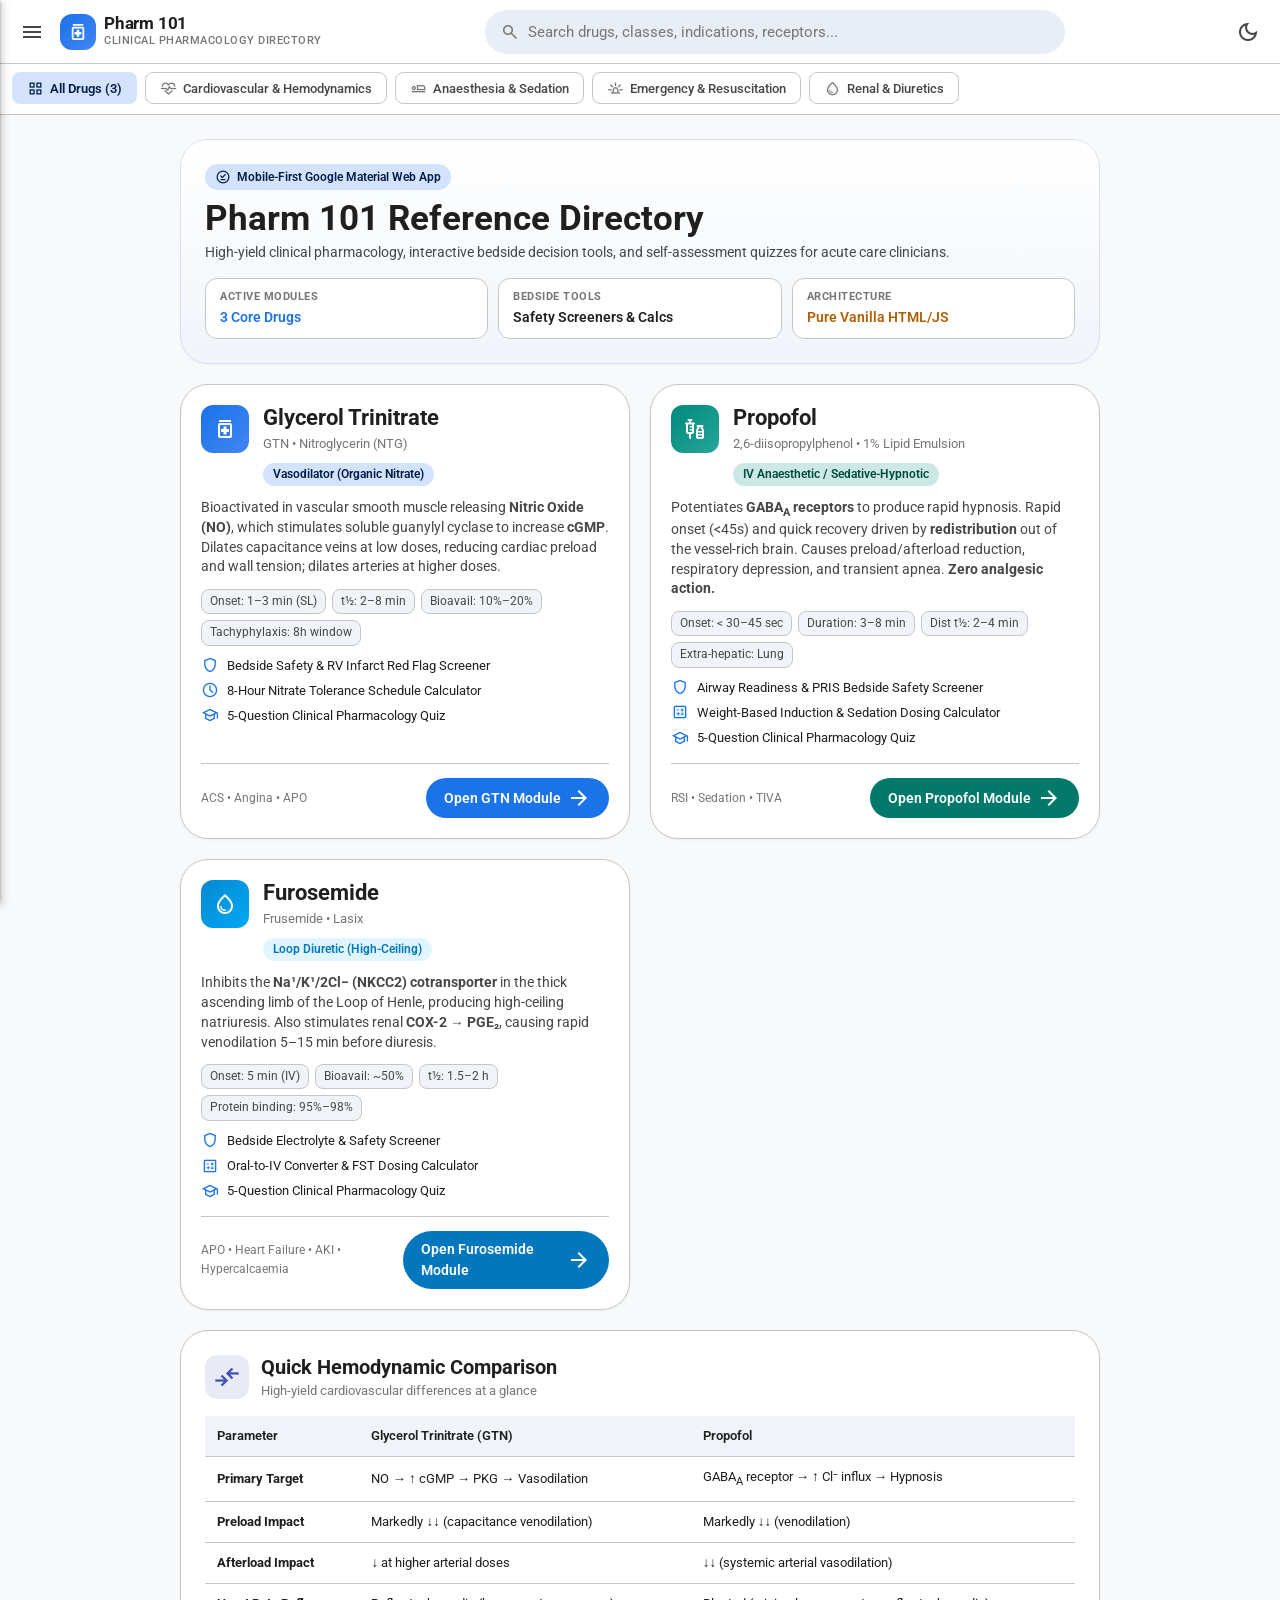
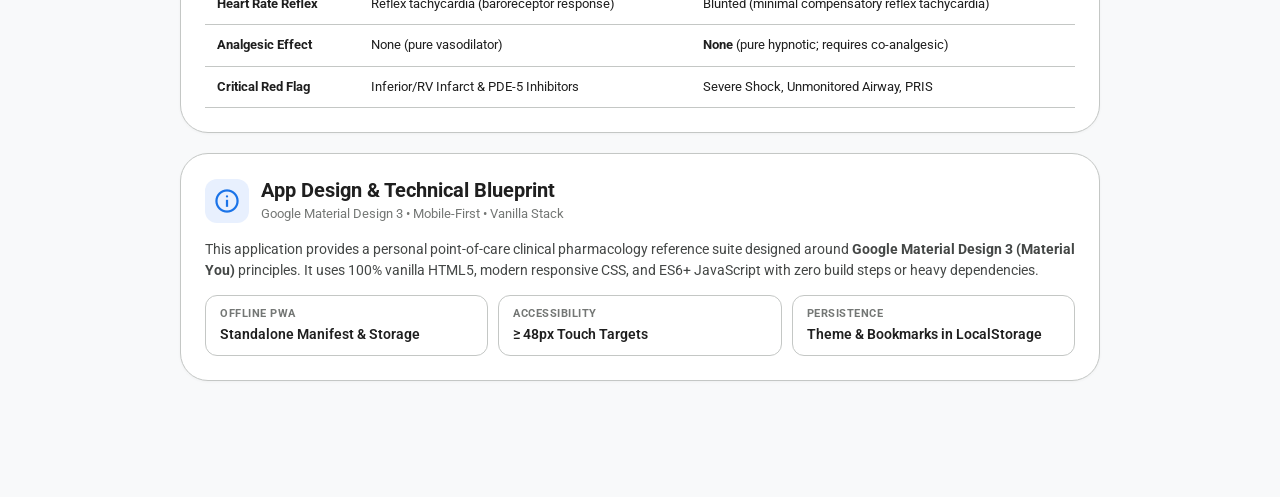
==== commit a23e7857: "feat: Add Furosemide module and integrate into app navigation - Add furosemide.html: Full Material D" ====
--- a/index.html
+++ b/index.html
@@ -60,7 +60,7 @@
     <div class="chip-scroller">
       <button class="md3-chip active" data-catalog-filter="all">
         <span class="material-symbols-outlined chip-icon">grid_view</span>
-        <span class="chip-label">All Drugs (2)</span>
+        <span class="chip-label">All Drugs (3)</span>
       </button>
       <button class="md3-chip" data-catalog-filter="cardiovascular">
         <span class="material-symbols-outlined chip-icon">cardiology</span>
@@ -73,6 +73,10 @@
       <button class="md3-chip" data-catalog-filter="emergency">
         <span class="material-symbols-outlined chip-icon">e911_emergency</span>
         <span class="chip-label">Emergency & Resuscitation</span>
+      </button>
+      <button class="md3-chip" data-catalog-filter="renal">
+        <span class="material-symbols-outlined chip-icon">water_drop</span>
+        <span class="chip-label">Renal &amp; Diuretics</span>
       </button>
     </div>
   </nav>
@@ -105,6 +109,10 @@
         <span class="material-symbols-outlined">vaccines</span>
         <span>Propofol (IV Anaesthetic)</span>
       </a>
+      <a href="furosemide.html" class="drawer-item">
+        <span class="material-symbols-outlined">water_drop</span>
+        <span>Furosemide (Loop Diuretic)</span>
+      </a>
       <div class="drawer-divider"></div>
       <div class="drawer-section-title">APP FEATURES</div>
       <a href="#about-section" class="drawer-item">
@@ -145,7 +153,7 @@
         <div class="quick-facts-grid" style="grid-template-columns: repeat(3, 1fr); margin-top: 14px;">
           <div class="fact-tile">
             <span class="fact-label">ACTIVE MODULES</span>
-            <span class="fact-val highlight-blue">2 Core Drugs</span>
+            <span class="fact-val highlight-blue">3 Core Drugs</span>
           </div>
           <div class="fact-tile">
             <span class="fact-label">BEDSIDE TOOLS</span>
@@ -262,6 +270,58 @@
             <span style="font-size: 0.78rem; color: var(--md-sys-color-outline);">RSI • Sedation • TIVA</span>
             <a href="propofol.html" class="catalog-open-btn" style="background-color: #00796b;">
               <span>Open Propofol Module</span>
+              <span class="material-symbols-outlined">arrow_forward</span>
+            </a>
+          </div>
+        </div>
+
+        <!-- CARD 3: FUROSEMIDE -->
+        <div class="catalog-card" data-category="cardiovascular emergency renal" data-drug="furosemide frusemide lasix loop diuretic nkcc2 edema aki pulmonary oedema heart failure">
+          <div>
+            <div class="catalog-card-header">
+              <div class="catalog-drug-icon" style="background: linear-gradient(135deg, #0288d1, #03a9f4);">
+                <span class="material-symbols-outlined">water_drop</span>
+              </div>
+              <div class="catalog-header-text">
+                <h2 class="catalog-drug-name">Furosemide</h2>
+                <span class="catalog-drug-alias">Frusemide &bull; Lasix</span>
+                <div>
+                  <span class="catalog-class-badge" style="background-color: #e1f5fe; color: #0277bd;">Loop Diuretic (High-Ceiling)</span>
+                </div>
+              </div>
+            </div>
+
+            <p class="catalog-summary-text">
+              Inhibits the <strong>Na&sup1;/K&sup1;/2Cl&minus; (NKCC2) cotransporter</strong> in the thick ascending limb of the Loop of Henle, producing high-ceiling natriuresis. Also stimulates renal <strong>COX-2 &rarr; PGE&#8322;</strong>, causing rapid venodilation 5&ndash;15 min before diuresis.
+            </p>
+
+            <div class="catalog-pills-row">
+              <span class="tag-pill">Onset: 5 min (IV)</span>
+              <span class="tag-pill">Bioavail: ~50%</span>
+              <span class="tag-pill">t&frac12;: 1.5&ndash;2 h</span>
+              <span class="tag-pill">Protein binding: 95%&ndash;98%</span>
+            </div>
+
+            <div class="catalog-features-list">
+              <div class="catalog-feature-item">
+                <span class="material-symbols-outlined">shield</span>
+                <span>Bedside Electrolyte &amp; Safety Screener</span>
+              </div>
+              <div class="catalog-feature-item">
+                <span class="material-symbols-outlined">calculate</span>
+                <span>Oral-to-IV Converter &amp; FST Dosing Calculator</span>
+              </div>
+              <div class="catalog-feature-item">
+                <span class="material-symbols-outlined">school</span>
+                <span>5-Question Clinical Pharmacology Quiz</span>
+              </div>
+            </div>
+          </div>
+
+          <div class="catalog-action-row">
+            <span style="font-size: 0.78rem; color: var(--md-sys-color-outline);">APO &bull; Heart Failure &bull; AKI &bull; Hypercalcaemia</span>
+            <a href="furosemide.html" class="catalog-open-btn" style="background-color: #0277bd;">
+              <span>Open Furosemide Module</span>
               <span class="material-symbols-outlined">arrow_forward</span>
             </a>
           </div>
@@ -377,6 +437,10 @@
       <span class="material-symbols-outlined nav-icon">vaccines</span>
       <span class="nav-label">Propofol</span>
     </a>
+    <a href="furosemide.html" class="nav-item" style="text-decoration: none;">
+      <span class="material-symbols-outlined nav-icon">water_drop</span>
+      <span class="nav-label">Furosemide</span>
+    </a>
   </nav>
 
   <!-- Toast Notification Snackbar -->
